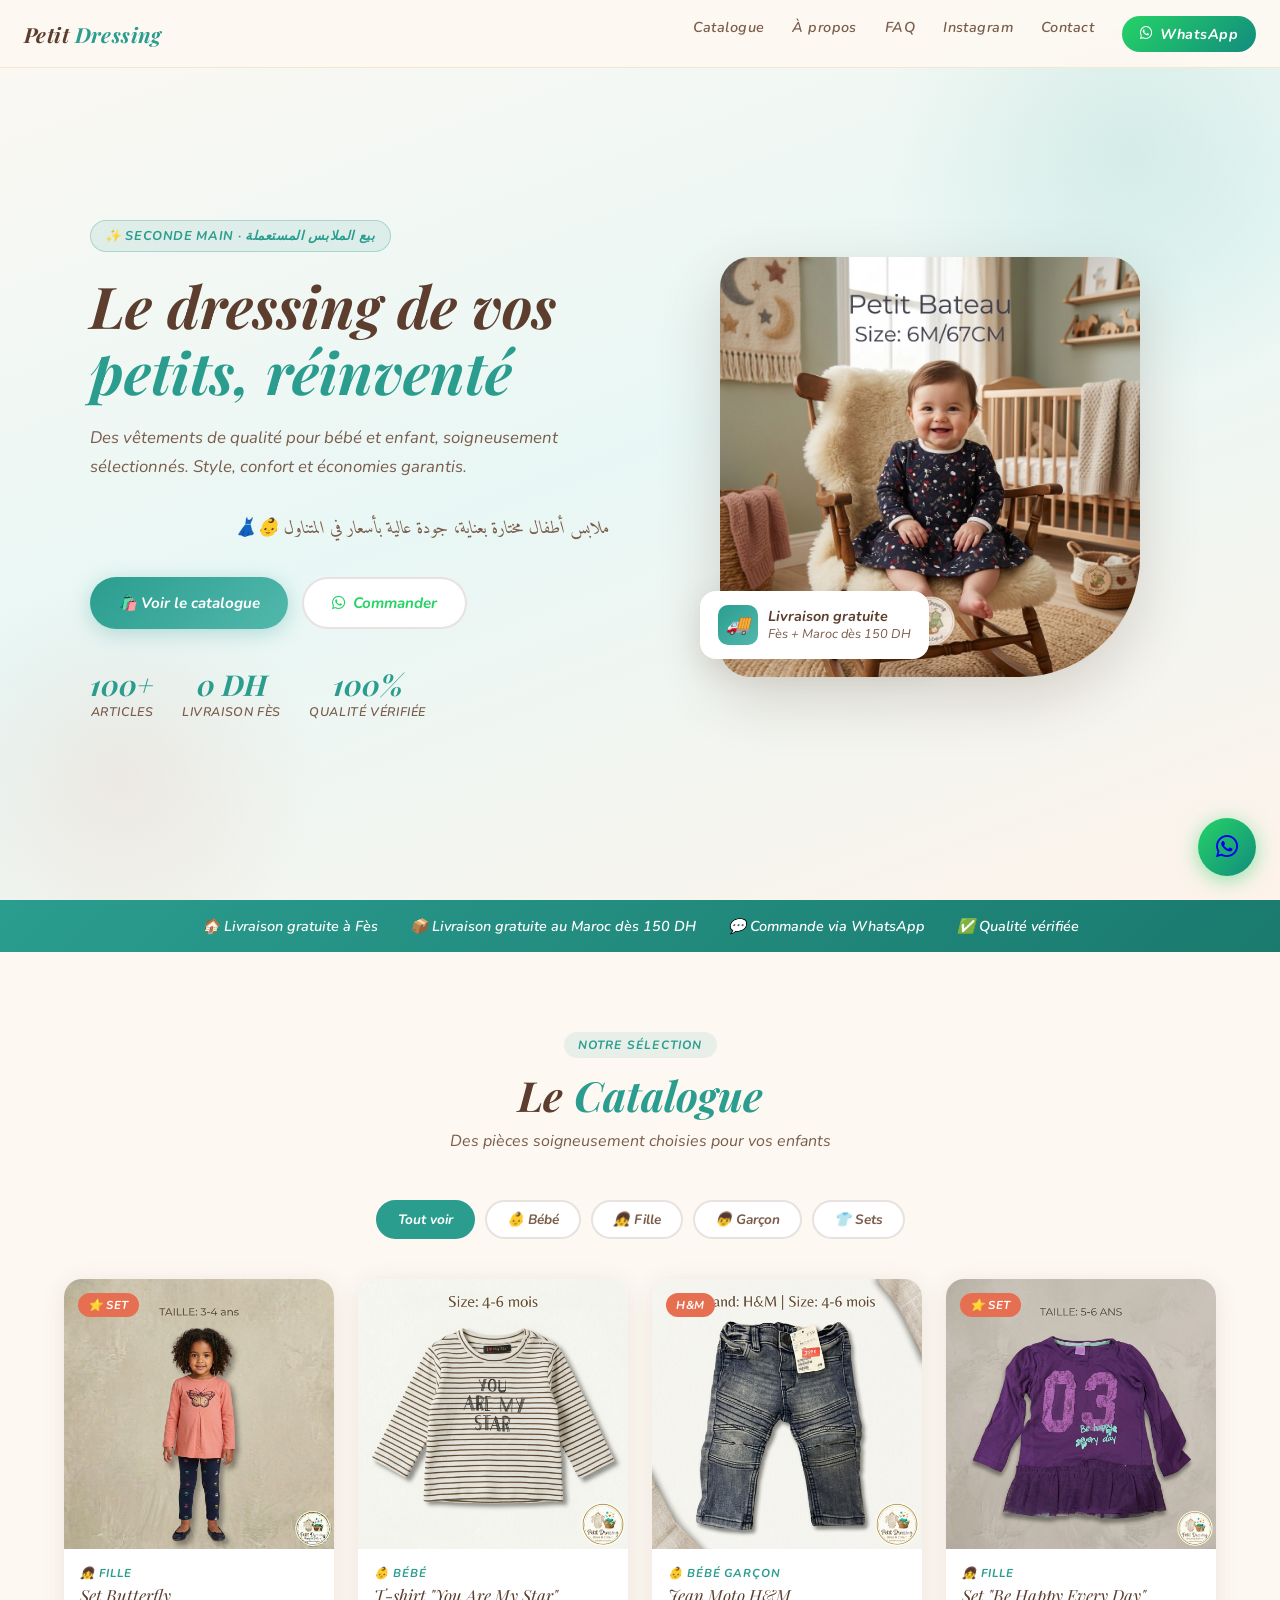
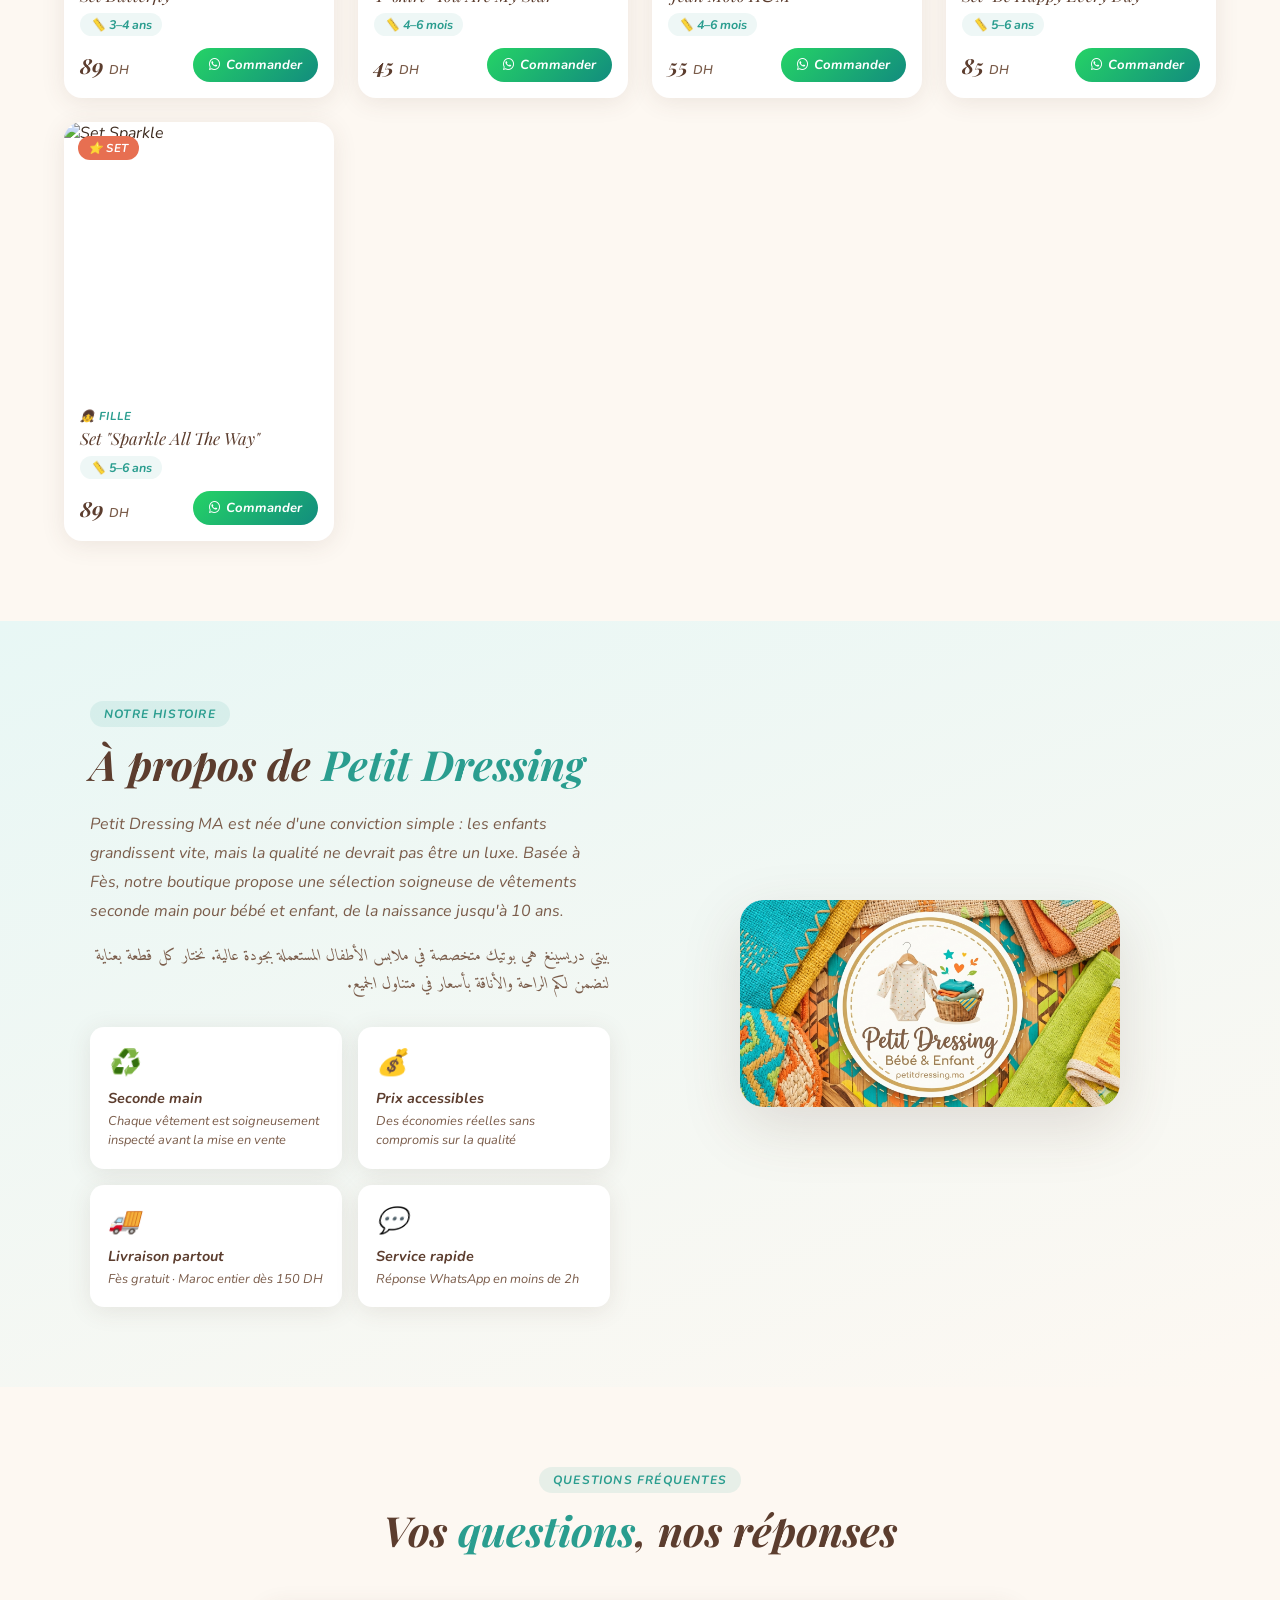
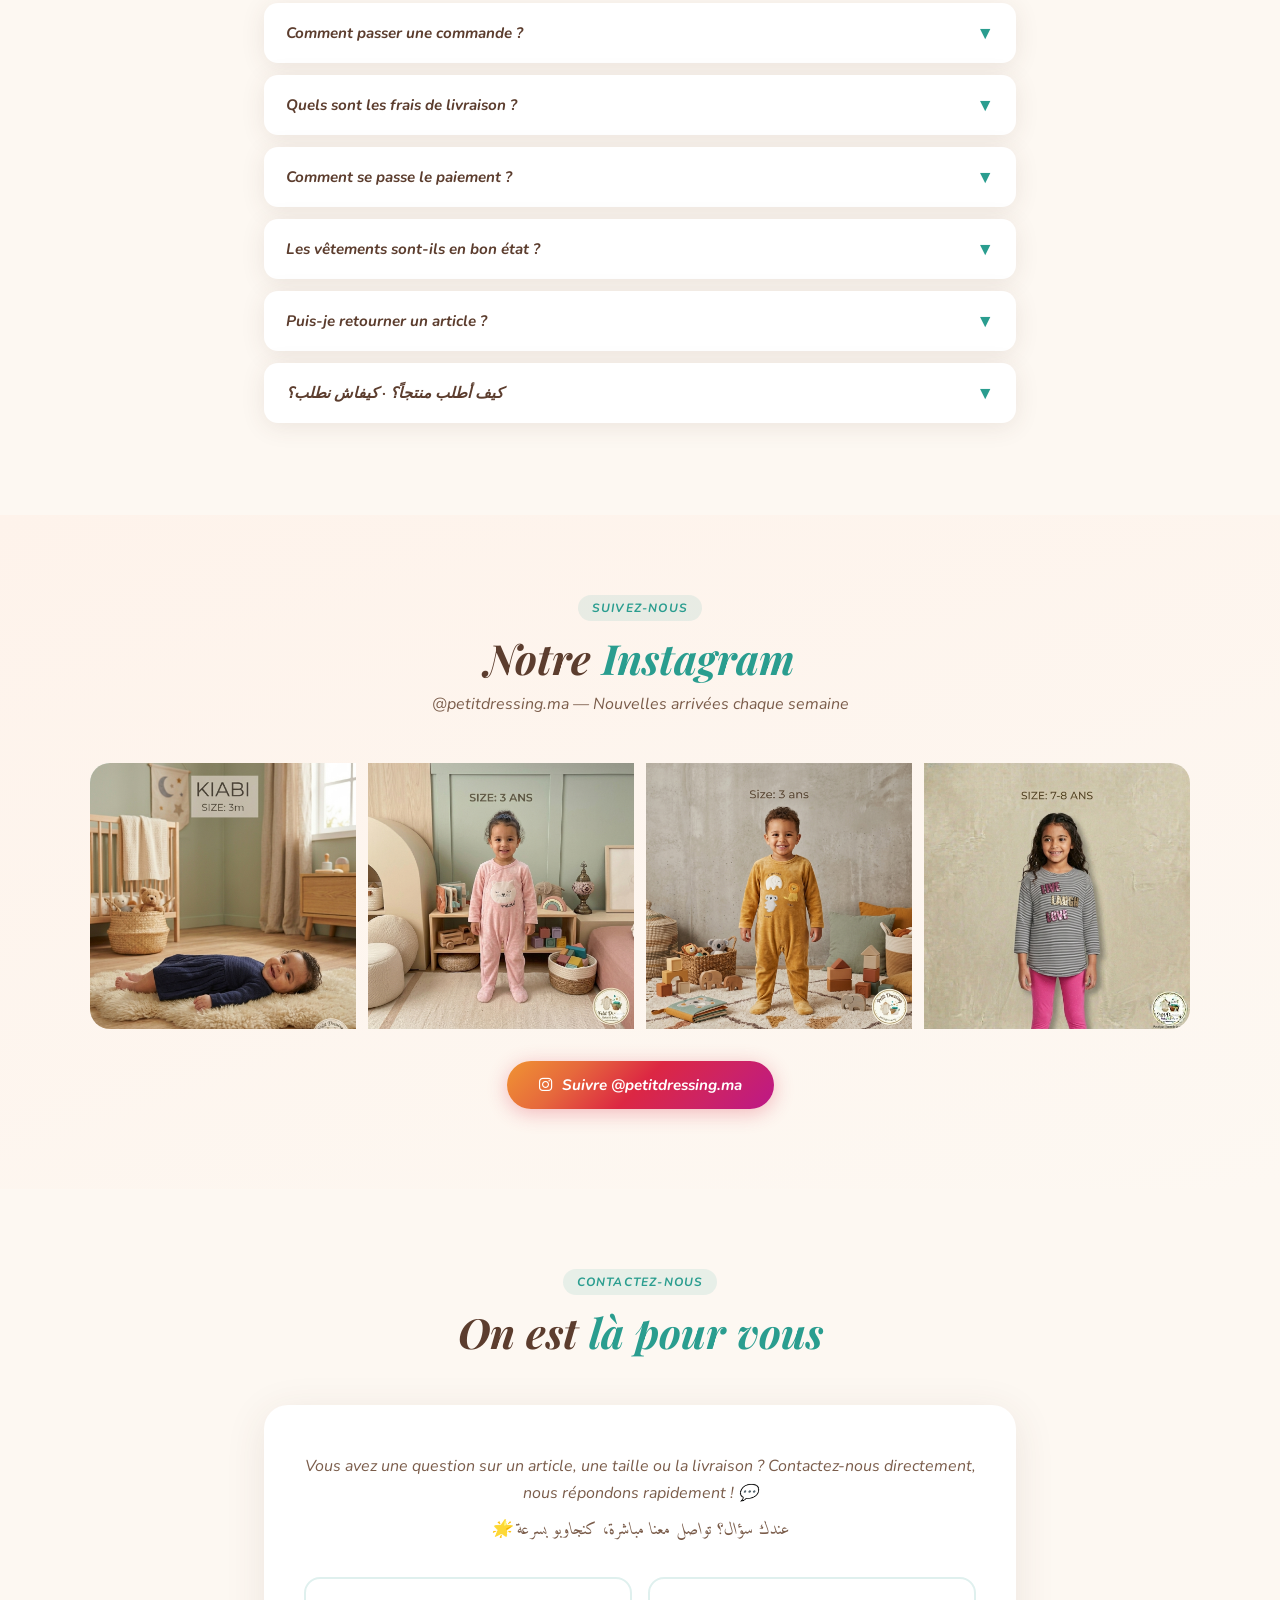
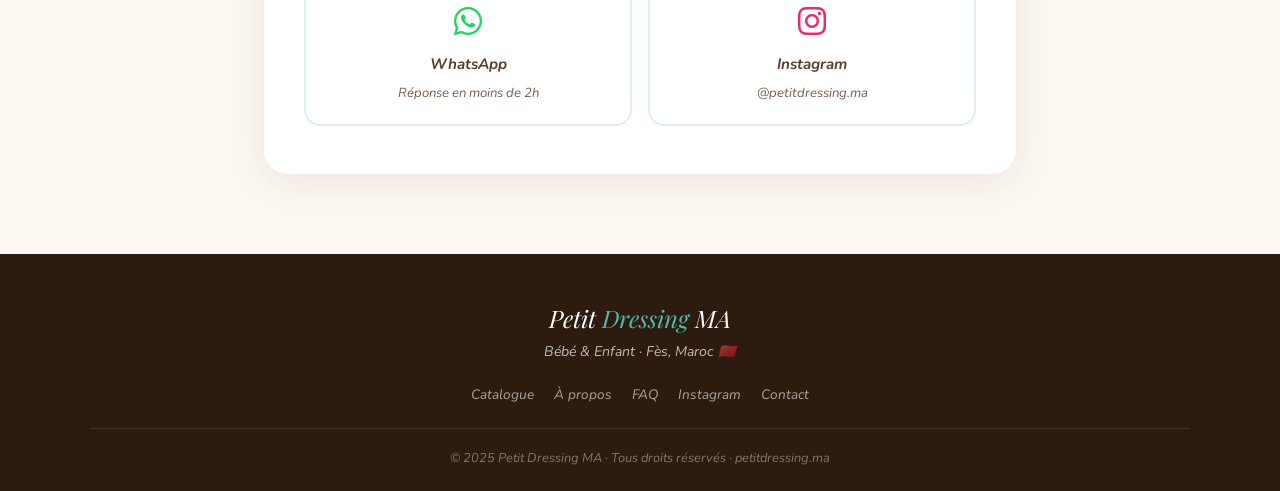
==== index.html @ 7971d850 "Premier commit - Petit Dressing MA" ====
<!DOCTYPE html>
<html lang="fr" dir="ltr">

<head>
  <meta charset="UTF-8">
  <meta name="viewport" content="width=device-width, initial-scale=1.0">
  <title>Petit Dressing MA – Bébé & Enfant</title>
  <meta name="description"
    content="Vêtements seconde main de qualité pour bébé et enfant à Fès. Livraison gratuite à Fès et partout au Maroc dès 150 DH.">
  <link rel="preconnect" href="https://fonts.googleapis.com">
  <link
    href="https://fonts.googleapis.com/css2?family=Playfair+Display:ital,wght@0,400;0,700;1,400&family=Nunito:wght@300;400;600;700&family=Amiri:wght@400;700&display=swap"
    rel="stylesheet">
  <link rel="stylesheet" href="https://cdnjs.cloudflare.com/ajax/libs/font-awesome/6.5.0/css/all.min.css">
  <style>
    :root {
      --brown: #5c3d2e;
      --teal: #2a9d8f;
      --teal-light: #52b8ac;
      --orange: #e76f51;
      --yellow: #f4a261;
      --cream: #fdf8f2;
      --gold: #c9a84c;
      --dark: #2d1b10;
      --text: #3d2b1f;
      --text-light: #7a5c4a;
      --white: #ffffff;
      --shadow: 0 4px 24px rgba(92, 61, 46, 0.10);
      --radius: 18px;
    }

    * {
      margin: 0;
      padding: 0;
      box-sizing: border-box;
      font-style: italic;
    }

    html {
      scroll-behavior: smooth;
    }

    body {
      font-family: 'Nunito', sans-serif;
      background: var(--cream);
      color: var(--text);
      overflow-x: hidden;
    }

    /* ========== NAVBAR ========== */
    nav {
      position: fixed;
      top: 0;
      left: 0;
      right: 0;
      z-index: 100;
      background: rgba(253, 248, 242, 0.95);
      backdrop-filter: blur(12px);
      border-bottom: 1px solid rgba(201, 168, 76, 0.2);
      padding: 0 24px;
      display: flex;
      align-items: center;
      justify-content: space-between;
      height: 68px;
      transition: box-shadow 0.3s;
    }

    nav.scrolled {
      box-shadow: 0 2px 20px rgba(92, 61, 46, 0.12);
    }

    .nav-logo {
      font-family: 'Playfair Display', serif;
      font-size: 1.3rem;
      color: var(--brown);
      font-weight: 700;
      letter-spacing: 0.02em;
    }

    .nav-logo span {
      color: var(--teal);
    }

    .nav-links {
      display: flex;
      gap: 28px;
      list-style: none;
    }

    .nav-links a {
      text-decoration: none;
      color: var(--text-light);
      font-size: 0.9rem;
      font-weight: 600;
      transition: color 0.2s;
      letter-spacing: 0.03em;
    }

    .nav-links a:hover {
      color: var(--teal);
    }

    .nav-wa {
      background: linear-gradient(135deg, #25d366, #128c7e);
      color: white !important;
      padding: 8px 18px;
      border-radius: 50px;
      font-weight: 700 !important;
      display: flex;
      align-items: center;
      gap: 6px;
      transition: transform 0.2s, box-shadow 0.2s !important;
    }

    .nav-wa:hover {
      transform: translateY(-2px);
      box-shadow: 0 4px 16px rgba(37, 211, 102, 0.4) !important;
    }

    .hamburger {
      display: none;
      flex-direction: column;
      gap: 5px;
      cursor: pointer;
      padding: 4px;
    }

    .hamburger span {
      display: block;
      width: 24px;
      height: 2px;
      background: var(--brown);
      border-radius: 2px;
      transition: 0.3s;
    }

    .mobile-menu {
      display: none;
      position: fixed;
      top: 68px;
      left: 0;
      right: 0;
      background: var(--cream);
      border-bottom: 2px solid var(--gold);
      padding: 20px 24px;
      z-index: 99;
      flex-direction: column;
      gap: 16px;
    }

    .mobile-menu.open {
      display: flex;
    }

    .mobile-menu a {
      text-decoration: none;
      color: var(--text);
      font-weight: 600;
      font-size: 1rem;
      padding: 8px 0;
      border-bottom: 1px solid rgba(201, 168, 76, 0.2);
    }

    /* ========== HERO ========== */
    .hero {
      min-height: 100vh;
      background: linear-gradient(160deg, #fdf8f2 0%, #e8f7f5 50%, #fef3eb 100%);
      display: flex;
      align-items: center;
      padding: 100px 24px 60px;
      position: relative;
      overflow: hidden;
    }

    .hero::before {
      content: '';
      position: absolute;
      top: -100px;
      right: -100px;
      width: 500px;
      height: 500px;
      background: radial-gradient(circle, rgba(42, 157, 143, 0.12) 0%, transparent 70%);
      border-radius: 50%;
    }

    .hero::after {
      content: '';
      position: absolute;
      bottom: -80px;
      left: -80px;
      width: 400px;
      height: 400px;
      background: radial-gradient(circle, rgba(231, 111, 81, 0.10) 0%, transparent 70%);
      border-radius: 50%;
    }

    .hero-content {
      max-width: 1100px;
      margin: 0 auto;
      display: grid;
      grid-template-columns: 1fr 1fr;
      gap: 60px;
      align-items: center;
      position: relative;
      z-index: 1;
    }

    .hero-badge {
      display: inline-flex;
      align-items: center;
      gap: 8px;
      background: rgba(42, 157, 143, 0.1);
      border: 1px solid rgba(42, 157, 143, 0.3);
      color: var(--teal);
      font-size: 0.8rem;
      font-weight: 700;
      padding: 6px 14px;
      border-radius: 50px;
      margin-bottom: 20px;
      letter-spacing: 0.05em;
      text-transform: uppercase;
    }

    .hero-title {
      font-family: 'Playfair Display', serif;
      font-size: clamp(2.2rem, 5vw, 3.6rem);
      line-height: 1.15;
      color: var(--brown);
      margin-bottom: 20px;
    }

    .hero-title em {
      font-style: italic;
      color: var(--teal);
    }

    .hero-subtitle {
      font-size: 1.05rem;
      color: var(--text-light);
      line-height: 1.7;
      margin-bottom: 32px;
    }

    .hero-subtitle-ar {
      font-family: 'Amiri', serif;
      font-size: 1.1rem;
      color: var(--text-light);
      line-height: 1.8;
      margin-bottom: 32px;
      direction: rtl;
      text-align: right;
    }

    .hero-actions {
      display: flex;
      gap: 14px;
      flex-wrap: wrap;
    }

    .btn-primary {
      background: linear-gradient(135deg, var(--teal), var(--teal-light));
      color: white;
      padding: 14px 28px;
      border-radius: 50px;
      text-decoration: none;
      font-weight: 700;
      font-size: 0.95rem;
      display: inline-flex;
      align-items: center;
      gap: 8px;
      transition: transform 0.2s, box-shadow 0.2s;
      box-shadow: 0 4px 20px rgba(42, 157, 143, 0.3);
    }

    .btn-primary:hover {
      transform: translateY(-3px);
      box-shadow: 0 8px 28px rgba(42, 157, 143, 0.4);
    }

    .btn-secondary {
      background: white;
      color: var(--brown);
      padding: 14px 28px;
      border-radius: 50px;
      text-decoration: none;
      font-weight: 700;
      font-size: 0.95rem;
      display: inline-flex;
      align-items: center;
      gap: 8px;
      border: 2px solid rgba(92, 61, 46, 0.15);
      transition: transform 0.2s, border-color 0.2s;
    }

    .btn-secondary:hover {
      transform: translateY(-3px);
      border-color: var(--brown);
    }

    .hero-stats {
      display: flex;
      gap: 28px;
      margin-top: 36px;
    }

    .stat {
      text-align: center;
    }

    .stat-num {
      font-family: 'Playfair Display', serif;
      font-size: 1.8rem;
      font-weight: 700;
      color: var(--teal);
    }

    .stat-label {
      font-size: 0.78rem;
      color: var(--text-light);
      font-weight: 600;
      text-transform: uppercase;
      letter-spacing: 0.05em;
    }

    .hero-visual {
      position: relative;
      display: flex;
      align-items: center;
      justify-content: center;
    }

    .hero-img-wrap {
      position: relative;
      width: 100%;
      max-width: 420px;
    }

    .hero-img-main {
      width: 100%;
      border-radius: 30px 30px 120px 30px;
      box-shadow: 0 20px 60px rgba(92, 61, 46, 0.2);
      object-fit: cover;
      aspect-ratio: 1;
    }

    .hero-img-badge {
      position: absolute;
      bottom: 24px;
      left: -20px;
      background: white;
      border-radius: 16px;
      padding: 14px 18px;
      box-shadow: 0 8px 30px rgba(92, 61, 46, 0.15);
      display: flex;
      align-items: center;
      gap: 10px;
    }

    .hero-img-badge-icon {
      width: 40px;
      height: 40px;
      background: linear-gradient(135deg, var(--teal), var(--teal-light));
      border-radius: 10px;
      display: flex;
      align-items: center;
      justify-content: center;
      font-size: 1.2rem;
    }

    .hero-img-badge-text {
      font-size: 0.8rem;
      line-height: 1.4;
    }

    .hero-img-badge-text strong {
      display: block;
      color: var(--brown);
      font-size: 0.9rem;
    }

    .hero-img-badge-text span {
      color: var(--text-light);
    }

    /* ========== DELIVERY BANNER ========== */
    .delivery-banner {
      background: linear-gradient(135deg, var(--teal), #1a7a6e);
      color: white;
      padding: 16px 24px;
      text-align: center;
    }

    .delivery-inner {
      max-width: 1100px;
      margin: 0 auto;
      display: flex;
      align-items: center;
      justify-content: center;
      gap: 32px;
      flex-wrap: wrap;
    }

    .delivery-item {
      display: flex;
      align-items: center;
      gap: 8px;
      font-size: 0.9rem;
      font-weight: 600;
    }

    /* ========== SECTION TITLES ========== */
    .section-header {
      text-align: center;
      margin-bottom: 48px;
    }

    .section-tag {
      display: inline-block;
      background: rgba(42, 157, 143, 0.1);
      color: var(--teal);
      font-size: 0.75rem;
      font-weight: 700;
      letter-spacing: 0.1em;
      text-transform: uppercase;
      padding: 5px 14px;
      border-radius: 50px;
      margin-bottom: 12px;
    }

    .section-title {
      font-family: 'Playfair Display', serif;
      font-size: clamp(1.8rem, 3.5vw, 2.6rem);
      color: var(--brown);
      line-height: 1.2;
    }

    .section-title em {
      color: var(--teal);
      font-style: italic;
    }

    .section-sub {
      color: var(--text-light);
      margin-top: 10px;
      font-size: 1rem;
    }

    /* ========== CATALOGUE ========== */
    #catalogue {
      padding: 80px 24px;
      max-width: 1200px;
      margin: 0 auto;
    }

    .filters {
      display: flex;
      gap: 10px;
      flex-wrap: wrap;
      justify-content: center;
      margin-bottom: 40px;
    }

    .filter-btn {
      padding: 8px 20px;
      border-radius: 50px;
      border: 2px solid rgba(92, 61, 46, 0.15);
      background: white;
      color: var(--text-light);
      font-family: 'Nunito', sans-serif;
      font-weight: 700;
      font-size: 0.85rem;
      cursor: pointer;
      transition: all 0.2s;
    }

    .filter-btn.active,
    .filter-btn:hover {
      background: var(--teal);
      color: white;
      border-color: var(--teal);
    }

    .products-grid {
      display: grid;
      grid-template-columns: repeat(auto-fill, minmax(260px, 1fr));
      gap: 24px;
    }

    .product-card {
      background: white;
      border-radius: var(--radius);
      overflow: hidden;
      box-shadow: var(--shadow);
      transition: transform 0.3s, box-shadow 0.3s;
      position: relative;
    }

    .product-card:hover {
      transform: translateY(-6px);
      box-shadow: 0 12px 40px rgba(92, 61, 46, 0.15);
    }

    .product-badge {
      position: absolute;
      top: 14px;
      left: 14px;
      background: var(--orange);
      color: white;
      font-size: 0.72rem;
      font-weight: 700;
      padding: 4px 10px;
      border-radius: 50px;
      text-transform: uppercase;
      letter-spacing: 0.05em;
      z-index: 2;
    }

    .product-img {
      width: 100%;
      aspect-ratio: 1;
      object-fit: cover;
      display: block;
    }

    .product-img-placeholder {
      width: 100%;
      aspect-ratio: 1;
      background: linear-gradient(135deg, #f0f9f8, #e8f7f5);
      display: flex;
      align-items: center;
      justify-content: center;
      font-size: 3rem;
    }

    .product-info {
      padding: 16px;
    }

    .product-category {
      font-size: 0.72rem;
      font-weight: 700;
      letter-spacing: 0.08em;
      text-transform: uppercase;
      color: var(--teal);
      margin-bottom: 4px;
    }

    .product-name {
      font-family: 'Playfair Display', serif;
      font-size: 1.05rem;
      color: var(--brown);
      margin-bottom: 6px;
      line-height: 1.3;
    }

    .product-size {
      display: inline-flex;
      align-items: center;
      gap: 4px;
      background: rgba(42, 157, 143, 0.08);
      color: var(--teal);
      font-size: 0.78rem;
      font-weight: 700;
      padding: 3px 10px;
      border-radius: 50px;
      margin-bottom: 12px;
    }

    .product-footer {
      display: flex;
      align-items: center;
      justify-content: space-between;
    }

    .product-price {
      font-family: 'Playfair Display', serif;
      font-size: 1.3rem;
      font-weight: 700;
      color: var(--brown);
    }

    .product-price span {
      font-size: 0.8rem;
      font-family: 'Nunito', sans-serif;
      color: var(--text-light);
      font-weight: 600;
    }

    .btn-order {
      background: linear-gradient(135deg, #25d366, #128c7e);
      color: white;
      border: none;
      padding: 8px 16px;
      border-radius: 50px;
      font-family: 'Nunito', sans-serif;
      font-weight: 700;
      font-size: 0.82rem;
      cursor: pointer;
      display: flex;
      align-items: center;
      gap: 6px;
      transition: transform 0.2s, box-shadow 0.2s;
      text-decoration: none;
    }

    .btn-order:hover {
      transform: scale(1.05);
      box-shadow: 0 4px 16px rgba(37, 211, 102, 0.4);
    }

    .hidden {
      display: none !important;
    }

    /* ========== ABOUT ========== */
    #about {
      background: linear-gradient(160deg, #e8f7f5 0%, #fdf8f2 100%);
      padding: 80px 24px;
    }

    .about-inner {
      max-width: 1100px;
      margin: 0 auto;
      display: grid;
      grid-template-columns: 1fr 1fr;
      gap: 60px;
      align-items: center;
    }

    .about-text p {
      color: var(--text-light);
      line-height: 1.8;
      margin-bottom: 16px;
      font-size: 1rem;
    }

    .about-text-ar {
      direction: rtl;
      font-family: 'Amiri', serif;
      font-size: 1.05rem;
      color: var(--text-light);
      line-height: 1.9;
      margin-bottom: 16px;
    }

    .about-values {
      display: grid;
      grid-template-columns: 1fr 1fr;
      gap: 16px;
      margin-top: 28px;
    }

    .value-card {
      background: white;
      border-radius: 14px;
      padding: 18px;
      box-shadow: var(--shadow);
    }

    .value-icon {
      font-size: 1.6rem;
      margin-bottom: 8px;
    }

    .value-title {
      font-weight: 700;
      color: var(--brown);
      font-size: 0.9rem;
      margin-bottom: 4px;
    }

    .value-desc {
      font-size: 0.8rem;
      color: var(--text-light);
      line-height: 1.5;
    }

    .about-logo-wrap {
      display: flex;
      align-items: center;
      justify-content: center;
    }

    .about-logo-wrap img {
      width: 100%;
      max-width: 380px;
      border-radius: 24px;
      box-shadow: 0 20px 60px rgba(92, 61, 46, 0.15);
    }

    /* ========== FAQ ========== */
    #faq {
      padding: 80px 24px;
      max-width: 800px;
      margin: 0 auto;
    }

    .faq-item {
      background: white;
      border-radius: 14px;
      margin-bottom: 12px;
      box-shadow: var(--shadow);
      overflow: hidden;
    }

    .faq-question {
      padding: 18px 22px;
      cursor: pointer;
      display: flex;
      align-items: center;
      justify-content: space-between;
      font-weight: 700;
      color: var(--brown);
      font-size: 0.95rem;
    }

    .faq-question:hover {
      color: var(--teal);
    }

    .faq-arrow {
      font-size: 1.1rem;
      transition: transform 0.3s;
      color: var(--teal);
      flex-shrink: 0;
    }

    .faq-item.open .faq-arrow {
      transform: rotate(180deg);
    }

    .faq-answer {
      max-height: 0;
      overflow: hidden;
      transition: max-height 0.4s ease;
    }

    .faq-item.open .faq-answer {
      max-height: 300px;
    }

    .faq-answer-inner {
      padding: 0 22px 18px;
      color: var(--text-light);
      line-height: 1.7;
      font-size: 0.92rem;
    }

    /* ========== INSTAGRAM ========== */
    #instagram {
      padding: 80px 24px;
      background: linear-gradient(160deg, #fef3eb 0%, #fdf8f2 100%);
    }

    .insta-inner {
      max-width: 1100px;
      margin: 0 auto;
    }

    .insta-grid {
      display: grid;
      grid-template-columns: repeat(4, 1fr);
      gap: 12px;
      border-radius: 20px;
      overflow: hidden;
    }

    .insta-item {
      aspect-ratio: 1;
      background: linear-gradient(135deg, #e8f7f5, #fef3eb);
      display: flex;
      align-items: center;
      justify-content: center;
      font-size: 2rem;
      position: relative;
      overflow: hidden;
      cursor: pointer;
    }

    .insta-item img {
      width: 100%;
      height: 100%;
      object-fit: cover;
      transition: transform 0.4s;
    }

    .insta-item:hover img {
      transform: scale(1.08);
    }

    .insta-overlay {
      position: absolute;
      inset: 0;
      background: rgba(42, 157, 143, 0.7);
      display: flex;
      align-items: center;
      justify-content: center;
      opacity: 0;
      transition: opacity 0.3s;
    }

    .insta-item:hover .insta-overlay {
      opacity: 1;
    }

    .insta-follow {
      display: flex;
      align-items: center;
      justify-content: center;
      margin-top: 32px;
    }

    .btn-insta {
      background: linear-gradient(135deg, #f09433 0%, #e6683c 25%, #dc2743 50%, #cc2366 75%, #bc1888 100%);
      color: white;
      padding: 14px 32px;
      border-radius: 50px;
      text-decoration: none;
      font-weight: 700;
      font-size: 0.95rem;
      display: inline-flex;
      align-items: center;
      gap: 10px;
      transition: transform 0.2s, box-shadow 0.2s;
      box-shadow: 0 4px 20px rgba(220, 39, 67, 0.3);
    }

    .btn-insta:hover {
      transform: translateY(-3px);
      box-shadow: 0 8px 28px rgba(220, 39, 67, 0.4);
    }

    /* ========== CONTACT ========== */
    #contact {
      padding: 80px 24px;
      max-width: 800px;
      margin: 0 auto;
      text-align: center;
    }

    .contact-card {
      background: white;
      border-radius: 24px;
      padding: 48px 40px;
      box-shadow: 0 8px 40px rgba(92, 61, 46, 0.10);
    }

    .contact-methods {
      display: grid;
      grid-template-columns: 1fr 1fr;
      gap: 16px;
      margin-top: 32px;
    }

    .contact-method {
      padding: 22px;
      border-radius: 16px;
      border: 2px solid rgba(42, 157, 143, 0.15);
      text-decoration: none;
      color: var(--text);
      transition: all 0.2s;
      display: flex;
      flex-direction: column;
      align-items: center;
      gap: 10px;
    }

    .contact-method:hover {
      border-color: var(--teal);
      background: rgba(42, 157, 143, 0.04);
      transform: translateY(-3px);
    }

    .contact-method-icon {
      font-size: 2rem;
    }

    .contact-method-title {
      font-weight: 700;
      color: var(--brown);
      font-size: 0.95rem;
    }

    .contact-method-sub {
      font-size: 0.82rem;
      color: var(--text-light);
    }

    /* ========== FOOTER ========== */
    footer {
      background: var(--dark);
      color: rgba(255, 255, 255, 0.7);
      padding: 48px 24px 24px;
      text-align: center;
    }

    .footer-inner {
      max-width: 1100px;
      margin: 0 auto;
    }

    .footer-logo {
      font-family: 'Playfair Display', serif;
      font-size: 1.5rem;
      color: white;
      margin-bottom: 8px;
    }

    .footer-logo span {
      color: var(--teal-light);
    }

    .footer-tagline {
      font-size: 0.88rem;
      margin-bottom: 24px;
    }

    .footer-links {
      display: flex;
      gap: 20px;
      justify-content: center;
      flex-wrap: wrap;
      margin-bottom: 24px;
    }

    .footer-links a {
      color: rgba(255, 255, 255, 0.6);
      text-decoration: none;
      font-size: 0.85rem;
      transition: color 0.2s;
    }

    .footer-links a:hover {
      color: var(--teal-light);
    }

    .footer-bottom {
      border-top: 1px solid rgba(255, 255, 255, 0.1);
      padding-top: 20px;
      font-size: 0.8rem;
      color: rgba(255, 255, 255, 0.4);
    }

    /* ========== WHATSAPP FLOAT ========== */
    .wa-float {
      position: fixed;
      bottom: 24px;
      right: 24px;
      z-index: 200;
      width: 58px;
      height: 58px;
      background: linear-gradient(135deg, #25d366, #128c7e);
      border-radius: 50%;
      display: flex;
      align-items: center;
      justify-content: center;
      font-size: 1.6rem;
      box-shadow: 0 4px 20px rgba(37, 211, 102, 0.5);
      text-decoration: none;
      animation: pulse-wa 2s infinite;
      transition: transform 0.2s;
    }

    .wa-float:hover {
      transform: scale(1.1);
    }

    @keyframes pulse-wa {

      0%,
      100% {
        box-shadow: 0 4px 20px rgba(37, 211, 102, 0.5);
      }

      50% {
        box-shadow: 0 4px 32px rgba(37, 211, 102, 0.8), 0 0 0 8px rgba(37, 211, 102, 0.1);
      }
    }

    /* ========== ANIMATIONS ========== */
    .fade-in {
      opacity: 0;
      transform: translateY(30px);
      transition: opacity 0.6s ease, transform 0.6s ease;
    }

    .fade-in.visible {
      opacity: 1;
      transform: translateY(0);
    }

    /* ========== RESPONSIVE ========== */
    @media (max-width: 768px) {
      .nav-links {
        display: none;
      }

      .hamburger {
        display: flex;
      }

      .hero-content {
        grid-template-columns: 1fr;
        gap: 36px;
      }

      .hero-visual {
        order: -1;
      }

      .hero-img-main {
        border-radius: 20px;
      }

      .hero-stats {
        justify-content: center;
      }

      .about-inner {
        grid-template-columns: 1fr;
      }

      .about-logo-wrap {
        order: -1;
      }

      .insta-grid {
        grid-template-columns: repeat(2, 1fr);
      }

      .contact-methods {
        grid-template-columns: 1fr;
      }

      .delivery-inner {
        gap: 12px;
      }
    }

    @media (max-width: 480px) {
      .products-grid {
        grid-template-columns: repeat(2, 1fr);
        gap: 12px;
      }

      .about-values {
        grid-template-columns: 1fr;
      }

      .contact-card {
        padding: 28px 20px;
      }
    }
  </style>
</head>

<body>

  <!-- NAVBAR -->
  <nav id="navbar">
    <div class="nav-logo">Petit <span>Dressing</span></div>
    <ul class="nav-links">
      <li><a href="#catalogue">Catalogue</a></li>
      <li><a href="#about">À propos</a></li>
      <li><a href="#faq">FAQ</a></li>
      <li><a href="#instagram">Instagram</a></li>
      <li><a href="#contact">Contact</a></li>
      <li><a href="https://wa.me/212715464954" class="nav-wa" target="_blank"><i
            class="fab fa-whatsapp"></i>WhatsApp</a></li>
    </ul>
    <div class="hamburger" onclick="toggleMenu()">
      <span></span><span></span><span></span>
    </div>
  </nav>

  <!-- MOBILE MENU -->
  <div class="mobile-menu" id="mobileMenu">
    <a href="#catalogue" onclick="toggleMenu()">🛍️ Catalogue</a>
    <a href="#about" onclick="toggleMenu()">💛 À propos</a>
    <a href="#faq" onclick="toggleMenu()">❓ FAQ</a>
    <a href="#instagram" onclick="toggleMenu()"><i class="fab fa-instagram"></i> Instagram</a>
    <a href="#contact" onclick="toggleMenu()">📞 Contact</a>
    <a href="https://wa.me/212715464954" target="_blank" style="color:#25d366;"><i class="fab fa-whatsapp"></i>
      Commander sur WhatsApp</a>
  </div>

  <!-- HERO -->
  <section class="hero">
    <div class="hero-content">
      <div class="hero-text">
        <div class="hero-badge">✨ Seconde main · بيع الملابس المستعملة</div>
        <h1 class="hero-title">
          Le dressing de vos<br><em>petits, réinventé</em>
        </h1>
        <p class="hero-subtitle">
          Des vêtements de qualité pour bébé et enfant, soigneusement sélectionnés. Style, confort et économies
          garantis.
        </p>
        <p class="hero-subtitle-ar">
          ملابس أطفال مختارة بعناية، جودة عالية بأسعار في المتناول 👶👗
        </p>
        <div class="hero-actions">
          <a href="#catalogue" class="btn-primary">🛍️ Voir le catalogue</a>
          <a href="https://wa.me/212715464954" class="btn-secondary" target="_blank" style="color:#25d366;"><i
              class="fab fa-whatsapp"></i>
            Commander</a>
        </div>
        <div class="hero-stats">
          <div class="stat">
            <div class="stat-num">100+</div>
            <div class="stat-label">Articles</div>
          </div>
          <div class="stat">
            <div class="stat-num">0 DH</div>
            <div class="stat-label">Livraison Fès</div>
          </div>
          <div class="stat">
            <div class="stat-num">100%</div>
            <div class="stat-label">Qualité vérifiée</div>
          </div>
        </div>
      </div>
      <div class="hero-visual">
        <div class="hero-img-wrap">
          <img src="images/produits/bebe/fille/0-6mois/ete/robe/2-6mois/3.png" alt="Petit Dressing MA"
            class="hero-img-main">
          <div class="hero-img-badge">
            <div class="hero-img-badge-icon">🚚</div>
            <div class="hero-img-badge-text">
              <strong>Livraison gratuite</strong>
              <span>Fès + Maroc dès 150 DH</span>
            </div>
          </div>
        </div>
      </div>
    </div>
  </section>

  <!-- DELIVERY BANNER -->
  <div class="delivery-banner">
    <div class="delivery-inner">
      <div class="delivery-item">🏠 Livraison gratuite à Fès</div>
      <div class="delivery-item">📦 Livraison gratuite au Maroc dès 150 DH</div>
      <div class="delivery-item">💬 Commande via WhatsApp</div>
      <div class="delivery-item">✅ Qualité vérifiée</div>
    </div>
  </div>

  <!-- CATALOGUE -->
  <section id="catalogue">
    <div class="section-header fade-in">
      <div class="section-tag">Notre sélection</div>
      <h2 class="section-title">Le <em>Catalogue</em></h2>
      <p class="section-sub">Des pièces soigneusement choisies pour vos enfants</p>
    </div>

    <div class="filters">
      <button class="filter-btn active" onclick="filterProducts('all', this)">Tout voir</button>
      <button class="filter-btn" onclick="filterProducts('bebe', this)">👶 Bébé</button>
      <button class="filter-btn" onclick="filterProducts('fille', this)">👧 Fille</button>
      <button class="filter-btn" onclick="filterProducts('garcon', this)">👦 Garçon</button>
      <button class="filter-btn" onclick="filterProducts('set', this)">👕 Sets</button>
    </div>

    <div class="products-grid" id="productsGrid">

      <div class="product-card fade-in" data-cat="fille set">
        <div class="product-badge">⭐ Set</div>
        <img src="images/produits/fille/3-4ans/demi-saison/set-2pieces/1/3.png" alt="Set Butterfly" class="product-img">
        <div class="product-info">
          <div class="product-category">👧 Fille</div>
          <div class="product-name">Set Butterfly</div>
          <div class="product-size">📏 3–4 ans</div>
          <div class="product-footer">
            <div class="product-price">89 <span>DH</span></div>
            <a href="https://wa.me/212715464954?text=Bonjour, je suis intéressé(e) par le Set Butterfly (3-4 ans) à 89 DH"
              class="btn-order" target="_blank"><i class="fab fa-whatsapp"></i> Commander</a>
          </div>
        </div>
      </div>

      <div class="product-card fade-in" data-cat="bebe">
        <img src="images/produits/bebe/garcon/0-6mois/demi-saison/sweat/1/1.png" alt="T-shirt You Are My Star"
          class="product-img">
        <div class="product-info">
          <div class="product-category">👶 Bébé</div>
          <div class="product-name">T-shirt "You Are My Star"</div>
          <div class="product-size">📏 4–6 mois</div>
          <div class="product-footer">
            <div class="product-price">45 <span>DH</span></div>
            <a href="https://wa.me/212715464954?text=Bonjour, je suis intéressé(e) par le T-shirt You Are My Star (4-6 mois) à 45 DH"
              class="btn-order" target="_blank"><i class="fab fa-whatsapp"></i> Commander</a>
          </div>
        </div>
      </div>

      <div class="product-card fade-in" data-cat="bebe garcon">
        <div class="product-badge">H&M</div>
        <img src="images/produits/bebe/garcon/0-6mois/demi-saison/pantalon/1/1.png" alt="Jean Moto H&M"
          class="product-img">
        <div class="product-info">
          <div class="product-category">👶 Bébé Garçon</div>
          <div class="product-name">Jean Moto H&M</div>
          <div class="product-size">📏 4–6 mois</div>
          <div class="product-footer">
            <div class="product-price">55 <span>DH</span></div>
            <a href="https://wa.me/212715464954?text=Bonjour, je suis intéressé(e) par le Jean Moto H&M (4-6 mois) à 55 DH"
              class="btn-order" target="_blank"><i class="fab fa-whatsapp"></i> Commander</a>
          </div>
        </div>
      </div>

      <div class="product-card fade-in" data-cat="fille set">
        <div class="product-badge">⭐ Set</div>
        <img src="images/produits/fille/5-6ans/demi-saison/sweat/3/1.png" alt="Set Be Happy" class="product-img">
        <div class="product-info">
          <div class="product-category">👧 Fille</div>
          <div class="product-name">Set "Be Happy Every Day"</div>
          <div class="product-size">📏 5–6 ans</div>
          <div class="product-footer">
            <div class="product-price">85 <span>DH</span></div>
            <a href="https://wa.me/212715464954?text=Bonjour, je suis intéressé(e) par le Set Be Happy (5-6 ans) à 85 DH"
              class="btn-order" target="_blank"><i class="fab fa-whatsapp"></i> Commander</a>
          </div>
        </div>
      </div>

      <div class="product-card fade-in" data-cat="fille set">
        <div class="product-badge">⭐ Set</div>
        <img src="images/produits/fille/5-6ans/demi-saison/sweat/2/1.png" alt="Set Sparkle" class="product-img">
        <div class="product-info">
          <div class="product-category">👧 Fille</div>
          <div class="product-name">Set "Sparkle All The Way"</div>
          <div class="product-size">📏 5–6 ans</div>
          <div class="product-footer">
            <div class="product-price">89 <span>DH</span></div>
            <a href="https://wa.me/212715464954?text=Bonjour, je suis intéressé(e) par le Set Sparkle (5-6 ans) à 89 DH"
              class="btn-order" target="_blank"><i class="fab fa-whatsapp"></i> Commander</a>
          </div>
        </div>
      </div>

    </div>
  </section>

  <!-- ABOUT -->
  <section id="about">
    <div class="about-inner">
      <div class="about-text fade-in">
        <div class="section-tag">Notre histoire</div>
        <h2 class="section-title" style="text-align:left;">À propos de <em>Petit Dressing</em></h2>
        <br>
        <p>
          Petit Dressing MA est née d'une conviction simple : les enfants grandissent vite, mais la qualité ne devrait
          pas être un luxe. Basée à Fès, notre boutique propose une sélection soigneuse de vêtements seconde main pour
          bébé et enfant, de la naissance jusqu'à 10 ans.
        </p>
        <p class="about-text-ar">
          بيتي دريسينغ هي بوتيك متخصصة في ملابس الأطفال المستعملة بجودة عالية. نختار كل قطعة بعناية لنضمن لكم الراحة
          والأناقة بأسعار في متناول الجميع.
        </p>
        <div class="about-values">
          <div class="value-card">
            <div class="value-icon">♻️</div>
            <div class="value-title">Seconde main</div>
            <div class="value-desc">Chaque vêtement est soigneusement inspecté avant la mise en vente</div>
          </div>
          <div class="value-card">
            <div class="value-icon">💰</div>
            <div class="value-title">Prix accessibles</div>
            <div class="value-desc">Des économies réelles sans compromis sur la qualité</div>
          </div>
          <div class="value-card">
            <div class="value-icon">🚚</div>
            <div class="value-title">Livraison partout</div>
            <div class="value-desc">Fès gratuit · Maroc entier dès 150 DH</div>
          </div>
          <div class="value-card">
            <div class="value-icon">💬</div>
            <div class="value-title">Service rapide</div>
            <div class="value-desc">Réponse WhatsApp en moins de 2h</div>
          </div>
        </div>
      </div>
      <div class="about-logo-wrap fade-in">
        <img src="images/logo/logo.png" alt="Petit Dressing MA Logo">
      </div>
    </div>
  </section>

  <!-- FAQ -->
  <section id="faq">
    <div class="section-header fade-in">
      <div class="section-tag">Questions fréquentes</div>
      <h2 class="section-title">Vos <em>questions</em>, nos réponses</h2>
    </div>

    <div class="fade-in">
      <div class="faq-item">
        <div class="faq-question" onclick="toggleFaq(this)">
          Comment passer une commande ?
          <span class="faq-arrow">▼</span>
        </div>
        <div class="faq-answer">
          <div class="faq-answer-inner">
            C'est très simple ! Choisissez l'article qui vous intéresse dans notre catalogue, cliquez sur le bouton
            "Commander" et vous serez redirigé directement vers notre WhatsApp. Nous confirmons votre commande et
            arrangerons la livraison ensemble.
          </div>
        </div>
      </div>

      <div class="faq-item">
        <div class="faq-question" onclick="toggleFaq(this)">
          Quels sont les frais de livraison ?
          <span class="faq-arrow">▼</span>
        </div>
        <div class="faq-answer">
          <div class="faq-answer-inner">
            La livraison est <strong>gratuite à Fès</strong>. Pour tout le Maroc, la livraison est <strong>gratuite dès
              150 DH d'achat</strong>. En dessous de 150 DH, des frais de livraison s'appliquent selon votre ville.
          </div>
        </div>
      </div>

      <div class="faq-item">
        <div class="faq-question" onclick="toggleFaq(this)">
          Comment se passe le paiement ?
          <span class="faq-arrow">▼</span>
        </div>
        <div class="faq-answer">
          <div class="faq-answer-inner">
            Nous fonctionnons en mode simple et sécurisé : commandez via WhatsApp, nous confirmons la disponibilité,
            puis nous arrangeons le paiement ensemble. Plusieurs options disponibles selon votre situation.
          </div>
        </div>
      </div>

      <div class="faq-item">
        <div class="faq-question" onclick="toggleFaq(this)">
          Les vêtements sont-ils en bon état ?
          <span class="faq-arrow">▼</span>
        </div>
        <div class="faq-answer">
          <div class="faq-answer-inner">
            Absolument ! Chaque article est soigneusement inspecté et sélectionné. Nous n'acceptons que des pièces en
            très bon état, propres et sans défauts majeurs. Les photos publiées montrent l'état réel de chaque article.
          </div>
        </div>
      </div>

      <div class="faq-item">
        <div class="faq-question" onclick="toggleFaq(this)">
          Puis-je retourner un article ?
          <span class="faq-arrow">▼</span>
        </div>
        <div class="faq-answer">
          <div class="faq-answer-inner">
            Si l'article reçu ne correspond pas à la description ou aux photos, contactez-nous immédiatement via
            WhatsApp. Nous trouvons toujours une solution pour nos clients.
          </div>
        </div>
      </div>

      <div class="faq-item">
        <div class="faq-question" onclick="toggleFaq(this)">
          كيف أطلب منتجاً؟ · كيفاش نطلب؟
          <span class="faq-arrow">▼</span>
        </div>
        <div class="faq-answer">
          <div class="faq-answer-inner"
            style="direction:rtl; font-family:'Amiri',serif; font-size:1rem; line-height:1.8;">
            غير عليك تختار القطعة اللي عجباتك، تدوز على زر "Commander"، وغادي تتحول مباشرة لـ WhatsApp ديالنا. كنجاوبو
            فالحال ونرتبو معاك للتوصيل.
          </div>
        </div>
      </div>
    </div>
  </section>

  <!-- INSTAGRAM -->
  <section id="instagram">
    <div class="insta-inner">
      <div class="section-header fade-in">
        <div class="section-tag">Suivez-nous</div>
        <h2 class="section-title">Notre <em>Instagram</em></h2>
        <p class="section-sub">@petitdressing.ma — Nouvelles arrivées chaque semaine</p>
      </div>

      <div class="insta-grid fade-in">
        <div class="insta-item">
          <img src="images/produits/bebe/fille/0-6mois/ete/robe/1-3mois/3.png" alt="Instagram post">
          <div class="insta-overlay"><span style="color:white;font-size:1.5rem;"><i class="fab fa-instagram"></i></span>
          </div>
        </div>
        <div class="insta-item">
          <img src="images/produits/fille/3-4ans/hiver/pyjama/Grenouilleres/1/3.png" alt="Instagram post">
          <div class="insta-overlay"><span style="color:white;font-size:1.5rem;"><i class="fab fa-instagram"></i></span>
          </div>
        </div>
        <div class="insta-item">
          <img src="images/produits/garcon/3-4ans/hiver/pyjama/Grenouilleres/2/3.png" alt="Instagram post">
          <div class="insta-overlay"><span style="color:white;font-size:1.5rem;"><i class="fab fa-instagram"></i></span>
          </div>
        </div>
        <div class="insta-item">
          <img src="images/produits/fille/6-8ans/demi-saison/set-2pieces/1/4.png" alt="Instagram post">
          <div class="insta-overlay"><span style="color:white;font-size:1.5rem;"><i class="fab fa-instagram"></i></span>
          </div>
        </div>
      </div>

      <div class="insta-follow">
        <a href="https://instagram.com/petitdressing.ma" target="_blank" class="btn-insta">
          <i class="fab fa-instagram"></i> Suivre @petitdressing.ma
        </a>
      </div>
    </div>
  </section>

  <!-- CONTACT -->
  <section id="contact">
    <div class="section-header fade-in">
      <div class="section-tag">Contactez-nous</div>
      <h2 class="section-title">On est <em>là pour vous</em></h2>
    </div>

    <div class="contact-card fade-in">
      <p style="color:var(--text-light);line-height:1.7;margin-bottom:8px;">
        Vous avez une question sur un article, une taille ou la livraison ? Contactez-nous directement, nous répondons
        rapidement ! 💬
      </p>
      <p style="color:var(--text-light);font-family:'Amiri',serif;font-size:1.05rem;line-height:1.8;direction:rtl;">
        عندك سؤال؟ تواصل معنا مباشرة، كنجاوبو بسرعة 🌟
      </p>

      <div class="contact-methods">
        <a href="https://wa.me/212715464954" target="_blank" class="contact-method" style="color:#25d366;">
          <div class="contact-method-icon"><i class="fab fa-whatsapp"></i></div>
          <div class="contact-method-title">WhatsApp</div>
          <div class="contact-method-sub">Réponse en moins de 2h</div>
        </a>
        <a href="https://instagram.com/petitdressing.ma" target="_blank" class="contact-method" style="color:#E1306C;">

          <div class="contact-method-icon"><i class="fab fa-instagram"></i></div>
          <div class="contact-method-title">Instagram</div>
          <div class="contact-method-sub">@petitdressing.ma</div>

        </a>
      </div>
    </div>
  </section>

  <!-- FOOTER -->
  <footer>
    <div class="footer-inner">
      <div class="footer-logo">Petit <span>Dressing</span> MA</div>
      <div class="footer-tagline">Bébé & Enfant · Fès, Maroc 🇲🇦</div>
      <div class="footer-links">
        <a href="#catalogue">Catalogue</a>
        <a href="#about">À propos</a>
        <a href="#faq">FAQ</a>
        <a href="#instagram">Instagram</a>
        <a href="#contact">Contact</a>
      </div>
      <div class="footer-bottom">
        © 2025 Petit Dressing MA · Tous droits réservés · petitdressing.ma
      </div>
    </div>
  </footer>

  <!-- WHATSAPP FLOAT -->
  <a href="https://wa.me/212715464954" class="wa-float" target="_blank" title="Commander sur WhatsApp"><i
      class="fab fa-whatsapp"></i></a>

  <script>
    // Navbar scroll
    window.addEventListener('scroll', () => {
      document.getElementById('navbar').classList.toggle('scrolled', window.scrollY > 20);
    });

    // Mobile menu
    function toggleMenu() {
      document.getElementById('mobileMenu').classList.toggle('open');
    }

    // FAQ toggle
    function toggleFaq(el) {
      const item = el.parentElement;
      const wasOpen = item.classList.contains('open');
      document.querySelectorAll('.faq-item').forEach(i => i.classList.remove('open'));
      if (!wasOpen) item.classList.add('open');
    }

    // Product filter
    function filterProducts(cat, btn) {
      document.querySelectorAll('.filter-btn').forEach(b => b.classList.remove('active'));
      btn.classList.add('active');
      document.querySelectorAll('.product-card').forEach(card => {
        if (cat === 'all' || card.dataset.cat.includes(cat)) {
          card.classList.remove('hidden');
        } else {
          card.classList.add('hidden');
        }
      });
    }

    // Scroll animations
    const observer = new IntersectionObserver((entries) => {
      entries.forEach(entry => {
        if (entry.isIntersecting) {
          entry.target.classList.add('visible');
        }
      });
    }, { threshold: 0.1 });

    document.querySelectorAll('.fade-in').forEach(el => observer.observe(el));

    // Close mobile menu on outside click
    document.addEventListener('click', (e) => {
      if (!e.target.closest('nav') && !e.target.closest('.mobile-menu')) {
        document.getElementById('mobileMenu').classList.remove('open');
      }
    });
  </script>
</body>

</html>
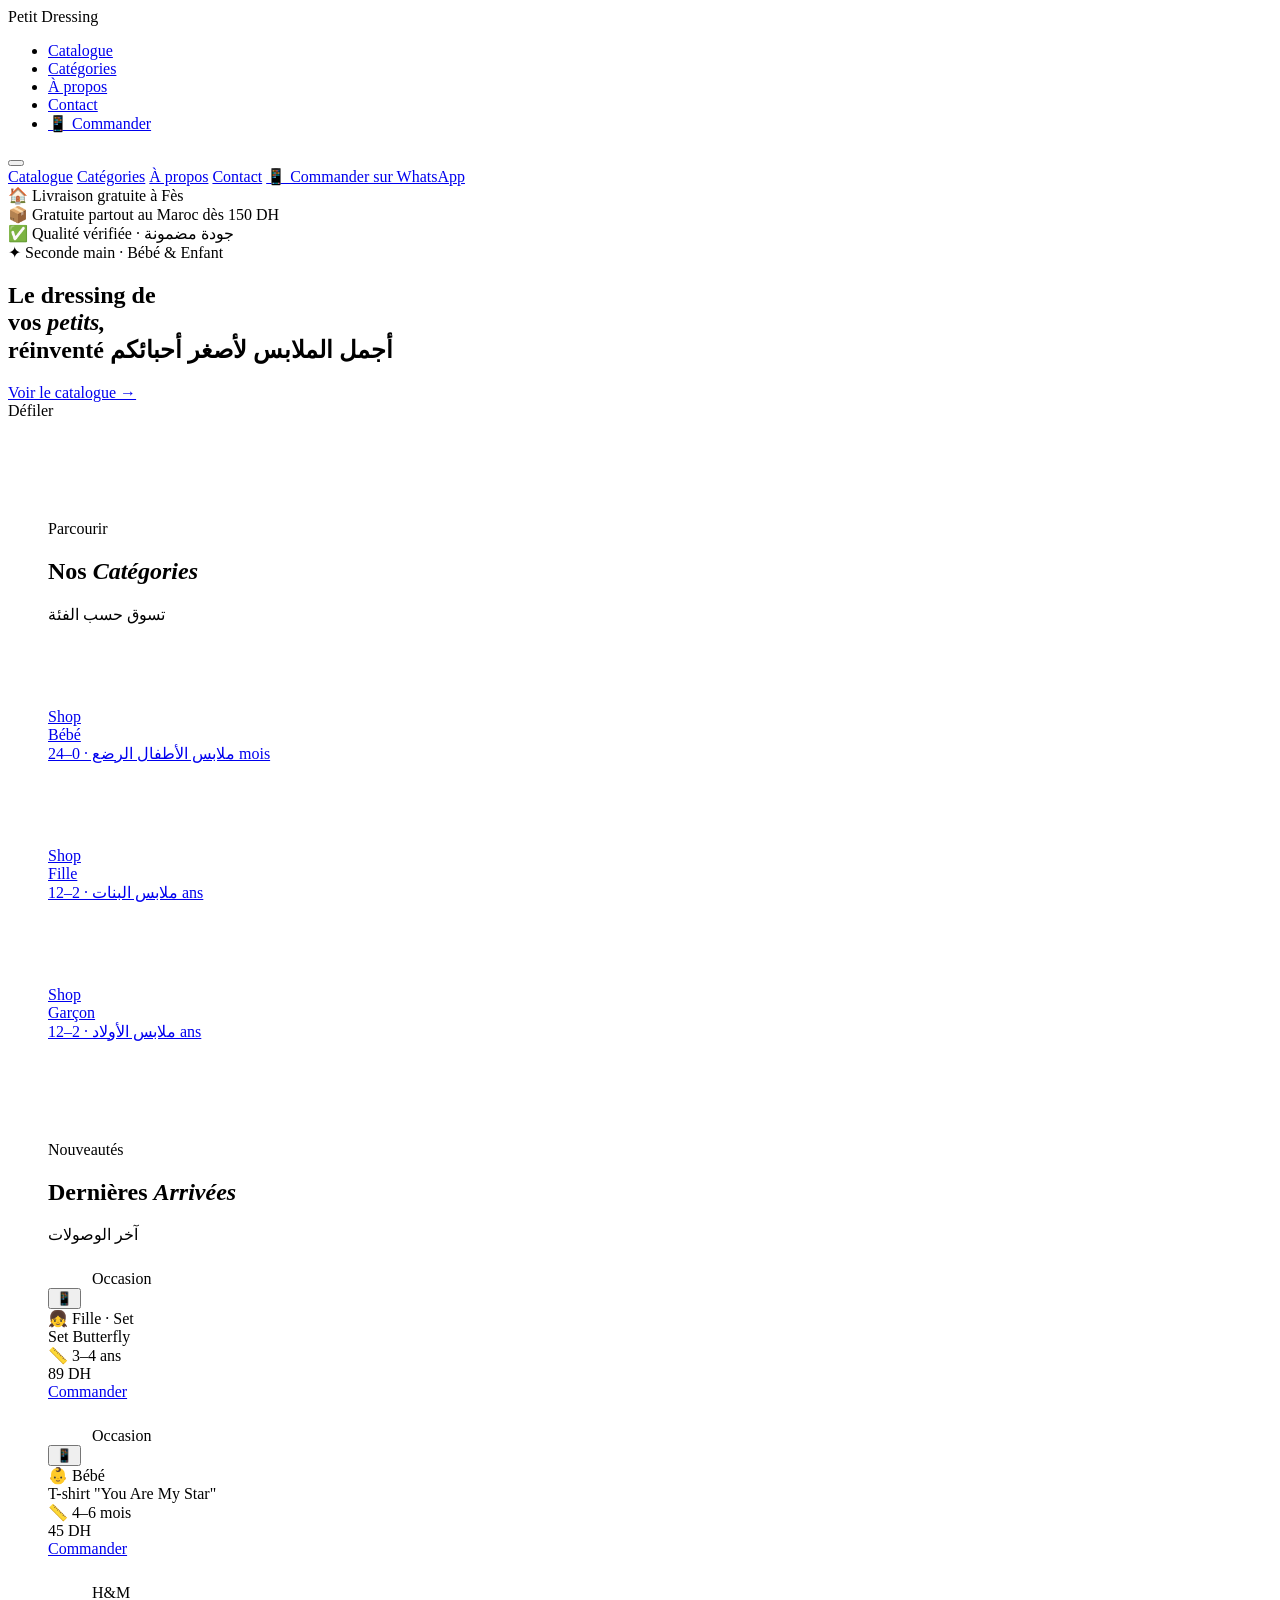
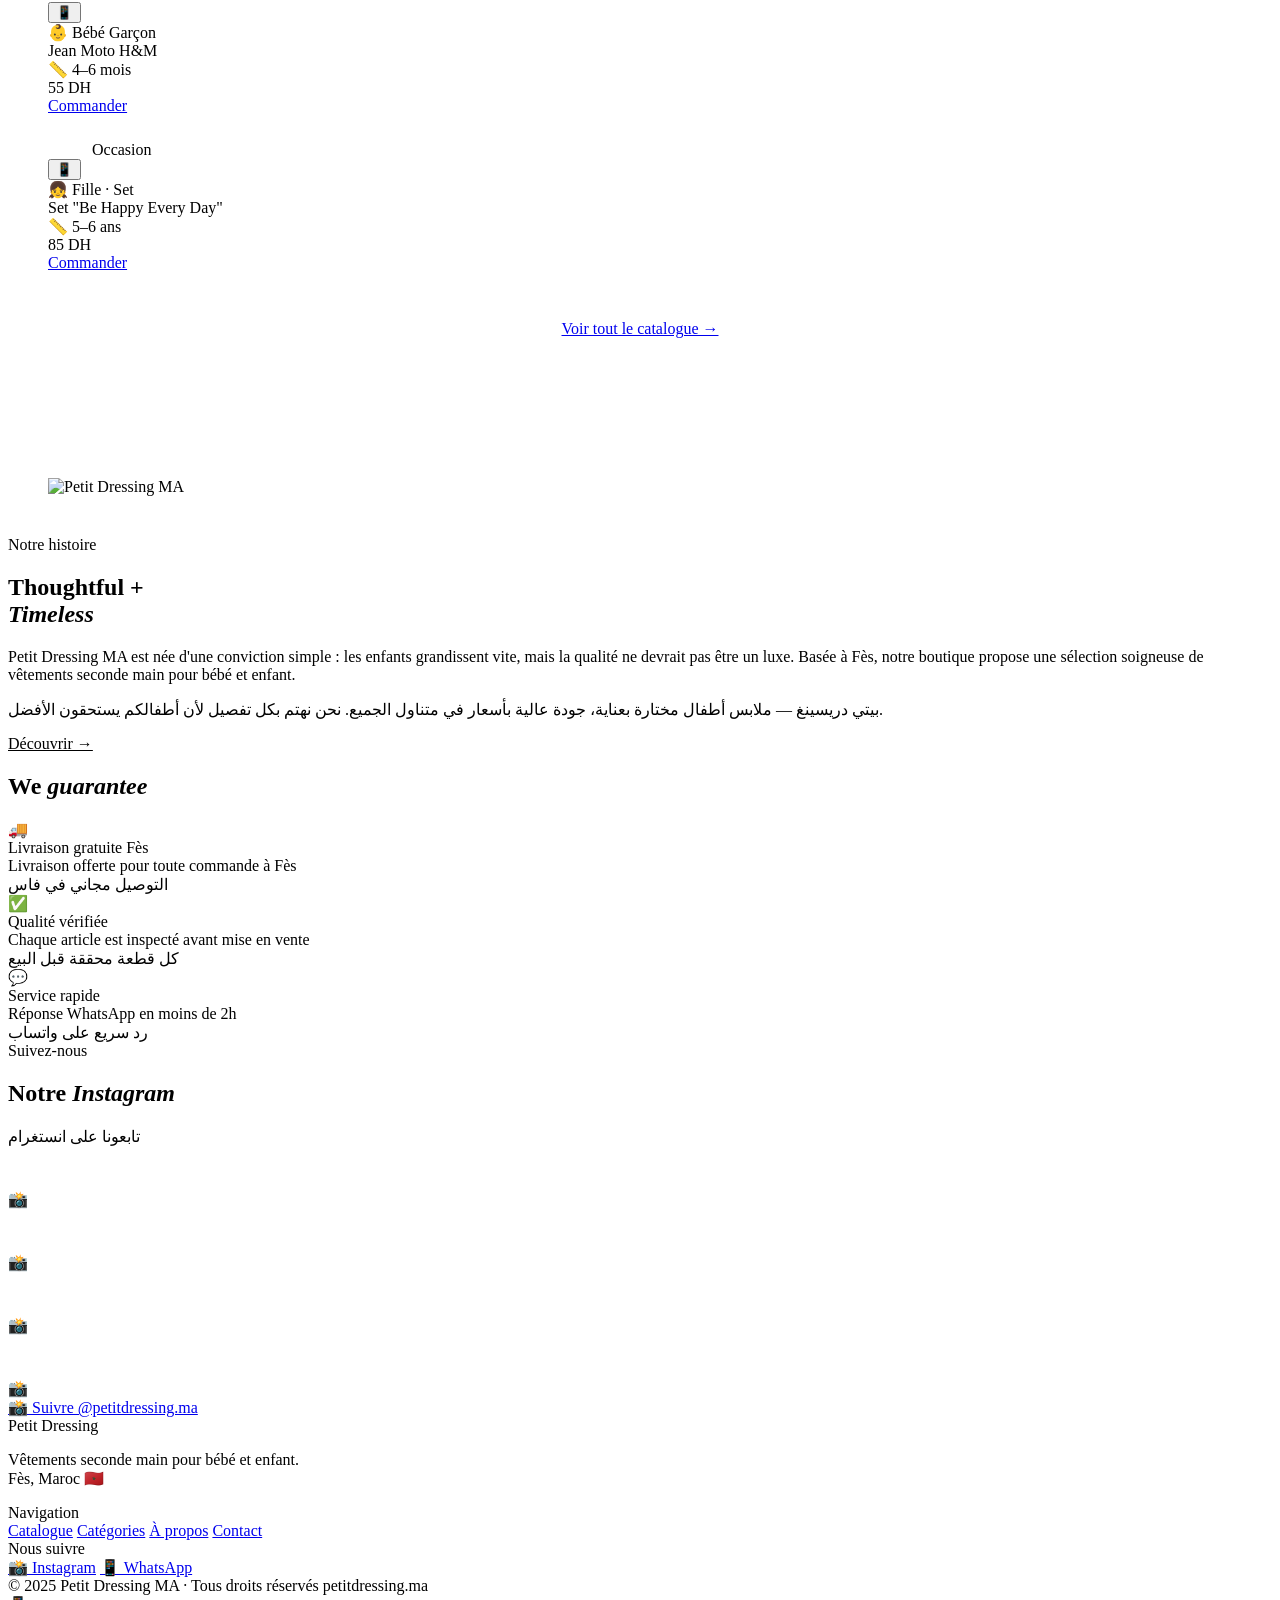
==== commit cd0be11d: "sync full project" ====
--- a/index.html
+++ b/index.html
@@ -1,1528 +1,343 @@
 <!DOCTYPE html>
-<html lang="fr" dir="ltr">
-
+<html lang="fr">
 <head>
   <meta charset="UTF-8">
   <meta name="viewport" content="width=device-width, initial-scale=1.0">
-  <title>Petit Dressing MA – Bébé & Enfant</title>
-  <meta name="description"
-    content="Vêtements seconde main de qualité pour bébé et enfant à Fès. Livraison gratuite à Fès et partout au Maroc dès 150 DH.">
-  <link rel="preconnect" href="https://fonts.googleapis.com">
-  <link
-    href="https://fonts.googleapis.com/css2?family=Playfair+Display:ital,wght@0,400;0,700;1,400&family=Nunito:wght@300;400;600;700&family=Amiri:wght@400;700&display=swap"
-    rel="stylesheet">
-  <link rel="stylesheet" href="https://cdnjs.cloudflare.com/ajax/libs/font-awesome/6.5.0/css/all.min.css">
-  <style>
-    :root {
-      --brown: #5c3d2e;
-      --teal: #2a9d8f;
-      --teal-light: #52b8ac;
-      --orange: #e76f51;
-      --yellow: #f4a261;
-      --cream: #fdf8f2;
-      --gold: #c9a84c;
-      --dark: #2d1b10;
-      --text: #3d2b1f;
-      --text-light: #7a5c4a;
-      --white: #ffffff;
-      --shadow: 0 4px 24px rgba(92, 61, 46, 0.10);
-      --radius: 18px;
-    }
-
-    * {
-      margin: 0;
-      padding: 0;
-      box-sizing: border-box;
-      font-style: italic;
-    }
-
-    html {
-      scroll-behavior: smooth;
-    }
-
-    body {
-      font-family: 'Nunito', sans-serif;
-      background: var(--cream);
-      color: var(--text);
-      overflow-x: hidden;
-    }
-
-    /* ========== NAVBAR ========== */
-    nav {
-      position: fixed;
-      top: 0;
-      left: 0;
-      right: 0;
-      z-index: 100;
-      background: rgba(253, 248, 242, 0.95);
-      backdrop-filter: blur(12px);
-      border-bottom: 1px solid rgba(201, 168, 76, 0.2);
-      padding: 0 24px;
-      display: flex;
-      align-items: center;
-      justify-content: space-between;
-      height: 68px;
-      transition: box-shadow 0.3s;
-    }
-
-    nav.scrolled {
-      box-shadow: 0 2px 20px rgba(92, 61, 46, 0.12);
-    }
-
-    .nav-logo {
-      font-family: 'Playfair Display', serif;
-      font-size: 1.3rem;
-      color: var(--brown);
-      font-weight: 700;
-      letter-spacing: 0.02em;
-    }
-
-    .nav-logo span {
-      color: var(--teal);
-    }
-
-    .nav-links {
-      display: flex;
-      gap: 28px;
-      list-style: none;
-    }
-
-    .nav-links a {
-      text-decoration: none;
-      color: var(--text-light);
-      font-size: 0.9rem;
-      font-weight: 600;
-      transition: color 0.2s;
-      letter-spacing: 0.03em;
-    }
-
-    .nav-links a:hover {
-      color: var(--teal);
-    }
-
-    .nav-wa {
-      background: linear-gradient(135deg, #25d366, #128c7e);
-      color: white !important;
-      padding: 8px 18px;
-      border-radius: 50px;
-      font-weight: 700 !important;
-      display: flex;
-      align-items: center;
-      gap: 6px;
-      transition: transform 0.2s, box-shadow 0.2s !important;
-    }
-
-    .nav-wa:hover {
-      transform: translateY(-2px);
-      box-shadow: 0 4px 16px rgba(37, 211, 102, 0.4) !important;
-    }
-
-    .hamburger {
-      display: none;
-      flex-direction: column;
-      gap: 5px;
-      cursor: pointer;
-      padding: 4px;
-    }
-
-    .hamburger span {
-      display: block;
-      width: 24px;
-      height: 2px;
-      background: var(--brown);
-      border-radius: 2px;
-      transition: 0.3s;
-    }
-
-    .mobile-menu {
-      display: none;
-      position: fixed;
-      top: 68px;
-      left: 0;
-      right: 0;
-      background: var(--cream);
-      border-bottom: 2px solid var(--gold);
-      padding: 20px 24px;
-      z-index: 99;
-      flex-direction: column;
-      gap: 16px;
-    }
-
-    .mobile-menu.open {
-      display: flex;
-    }
-
-    .mobile-menu a {
-      text-decoration: none;
-      color: var(--text);
-      font-weight: 600;
-      font-size: 1rem;
-      padding: 8px 0;
-      border-bottom: 1px solid rgba(201, 168, 76, 0.2);
-    }
-
-    /* ========== HERO ========== */
-    .hero {
-      min-height: 100vh;
-      background: linear-gradient(160deg, #fdf8f2 0%, #e8f7f5 50%, #fef3eb 100%);
-      display: flex;
-      align-items: center;
-      padding: 100px 24px 60px;
-      position: relative;
-      overflow: hidden;
-    }
-
-    .hero::before {
-      content: '';
-      position: absolute;
-      top: -100px;
-      right: -100px;
-      width: 500px;
-      height: 500px;
-      background: radial-gradient(circle, rgba(42, 157, 143, 0.12) 0%, transparent 70%);
-      border-radius: 50%;
-    }
-
-    .hero::after {
-      content: '';
-      position: absolute;
-      bottom: -80px;
-      left: -80px;
-      width: 400px;
-      height: 400px;
-      background: radial-gradient(circle, rgba(231, 111, 81, 0.10) 0%, transparent 70%);
-      border-radius: 50%;
-    }
-
-    .hero-content {
-      max-width: 1100px;
-      margin: 0 auto;
-      display: grid;
-      grid-template-columns: 1fr 1fr;
-      gap: 60px;
-      align-items: center;
-      position: relative;
-      z-index: 1;
-    }
-
-    .hero-badge {
-      display: inline-flex;
-      align-items: center;
-      gap: 8px;
-      background: rgba(42, 157, 143, 0.1);
-      border: 1px solid rgba(42, 157, 143, 0.3);
-      color: var(--teal);
-      font-size: 0.8rem;
-      font-weight: 700;
-      padding: 6px 14px;
-      border-radius: 50px;
-      margin-bottom: 20px;
-      letter-spacing: 0.05em;
-      text-transform: uppercase;
-    }
-
-    .hero-title {
-      font-family: 'Playfair Display', serif;
-      font-size: clamp(2.2rem, 5vw, 3.6rem);
-      line-height: 1.15;
-      color: var(--brown);
-      margin-bottom: 20px;
-    }
-
-    .hero-title em {
-      font-style: italic;
-      color: var(--teal);
-    }
-
-    .hero-subtitle {
-      font-size: 1.05rem;
-      color: var(--text-light);
-      line-height: 1.7;
-      margin-bottom: 32px;
-    }
-
-    .hero-subtitle-ar {
-      font-family: 'Amiri', serif;
-      font-size: 1.1rem;
-      color: var(--text-light);
-      line-height: 1.8;
-      margin-bottom: 32px;
-      direction: rtl;
-      text-align: right;
-    }
-
-    .hero-actions {
-      display: flex;
-      gap: 14px;
-      flex-wrap: wrap;
-    }
-
-    .btn-primary {
-      background: linear-gradient(135deg, var(--teal), var(--teal-light));
-      color: white;
-      padding: 14px 28px;
-      border-radius: 50px;
-      text-decoration: none;
-      font-weight: 700;
-      font-size: 0.95rem;
-      display: inline-flex;
-      align-items: center;
-      gap: 8px;
-      transition: transform 0.2s, box-shadow 0.2s;
-      box-shadow: 0 4px 20px rgba(42, 157, 143, 0.3);
-    }
-
-    .btn-primary:hover {
-      transform: translateY(-3px);
-      box-shadow: 0 8px 28px rgba(42, 157, 143, 0.4);
-    }
-
-    .btn-secondary {
-      background: white;
-      color: var(--brown);
-      padding: 14px 28px;
-      border-radius: 50px;
-      text-decoration: none;
-      font-weight: 700;
-      font-size: 0.95rem;
-      display: inline-flex;
-      align-items: center;
-      gap: 8px;
-      border: 2px solid rgba(92, 61, 46, 0.15);
-      transition: transform 0.2s, border-color 0.2s;
-    }
-
-    .btn-secondary:hover {
-      transform: translateY(-3px);
-      border-color: var(--brown);
-    }
-
-    .hero-stats {
-      display: flex;
-      gap: 28px;
-      margin-top: 36px;
-    }
-
-    .stat {
-      text-align: center;
-    }
-
-    .stat-num {
-      font-family: 'Playfair Display', serif;
-      font-size: 1.8rem;
-      font-weight: 700;
-      color: var(--teal);
-    }
-
-    .stat-label {
-      font-size: 0.78rem;
-      color: var(--text-light);
-      font-weight: 600;
-      text-transform: uppercase;
-      letter-spacing: 0.05em;
-    }
-
-    .hero-visual {
-      position: relative;
-      display: flex;
-      align-items: center;
-      justify-content: center;
-    }
-
-    .hero-img-wrap {
-      position: relative;
-      width: 100%;
-      max-width: 420px;
-    }
-
-    .hero-img-main {
-      width: 100%;
-      border-radius: 30px 30px 120px 30px;
-      box-shadow: 0 20px 60px rgba(92, 61, 46, 0.2);
-      object-fit: cover;
-      aspect-ratio: 1;
-    }
-
-    .hero-img-badge {
-      position: absolute;
-      bottom: 24px;
-      left: -20px;
-      background: white;
-      border-radius: 16px;
-      padding: 14px 18px;
-      box-shadow: 0 8px 30px rgba(92, 61, 46, 0.15);
-      display: flex;
-      align-items: center;
-      gap: 10px;
-    }
-
-    .hero-img-badge-icon {
-      width: 40px;
-      height: 40px;
-      background: linear-gradient(135deg, var(--teal), var(--teal-light));
-      border-radius: 10px;
-      display: flex;
-      align-items: center;
-      justify-content: center;
-      font-size: 1.2rem;
-    }
-
-    .hero-img-badge-text {
-      font-size: 0.8rem;
-      line-height: 1.4;
-    }
-
-    .hero-img-badge-text strong {
-      display: block;
-      color: var(--brown);
-      font-size: 0.9rem;
-    }
-
-    .hero-img-badge-text span {
-      color: var(--text-light);
-    }
-
-    /* ========== DELIVERY BANNER ========== */
-    .delivery-banner {
-      background: linear-gradient(135deg, var(--teal), #1a7a6e);
-      color: white;
-      padding: 16px 24px;
-      text-align: center;
-    }
-
-    .delivery-inner {
-      max-width: 1100px;
-      margin: 0 auto;
-      display: flex;
-      align-items: center;
-      justify-content: center;
-      gap: 32px;
-      flex-wrap: wrap;
-    }
-
-    .delivery-item {
-      display: flex;
-      align-items: center;
-      gap: 8px;
-      font-size: 0.9rem;
-      font-weight: 600;
-    }
-
-    /* ========== SECTION TITLES ========== */
-    .section-header {
-      text-align: center;
-      margin-bottom: 48px;
-    }
-
-    .section-tag {
-      display: inline-block;
-      background: rgba(42, 157, 143, 0.1);
-      color: var(--teal);
-      font-size: 0.75rem;
-      font-weight: 700;
-      letter-spacing: 0.1em;
-      text-transform: uppercase;
-      padding: 5px 14px;
-      border-radius: 50px;
-      margin-bottom: 12px;
-    }
-
-    .section-title {
-      font-family: 'Playfair Display', serif;
-      font-size: clamp(1.8rem, 3.5vw, 2.6rem);
-      color: var(--brown);
-      line-height: 1.2;
-    }
-
-    .section-title em {
-      color: var(--teal);
-      font-style: italic;
-    }
-
-    .section-sub {
-      color: var(--text-light);
-      margin-top: 10px;
-      font-size: 1rem;
-    }
-
-    /* ========== CATALOGUE ========== */
-    #catalogue {
-      padding: 80px 24px;
-      max-width: 1200px;
-      margin: 0 auto;
-    }
-
-    .filters {
-      display: flex;
-      gap: 10px;
-      flex-wrap: wrap;
-      justify-content: center;
-      margin-bottom: 40px;
-    }
-
-    .filter-btn {
-      padding: 8px 20px;
-      border-radius: 50px;
-      border: 2px solid rgba(92, 61, 46, 0.15);
-      background: white;
-      color: var(--text-light);
-      font-family: 'Nunito', sans-serif;
-      font-weight: 700;
-      font-size: 0.85rem;
-      cursor: pointer;
-      transition: all 0.2s;
-    }
-
-    .filter-btn.active,
-    .filter-btn:hover {
-      background: var(--teal);
-      color: white;
-      border-color: var(--teal);
-    }
-
-    .products-grid {
-      display: grid;
-      grid-template-columns: repeat(auto-fill, minmax(260px, 1fr));
-      gap: 24px;
-    }
-
-    .product-card {
-      background: white;
-      border-radius: var(--radius);
-      overflow: hidden;
-      box-shadow: var(--shadow);
-      transition: transform 0.3s, box-shadow 0.3s;
-      position: relative;
-    }
-
-    .product-card:hover {
-      transform: translateY(-6px);
-      box-shadow: 0 12px 40px rgba(92, 61, 46, 0.15);
-    }
-
-    .product-badge {
-      position: absolute;
-      top: 14px;
-      left: 14px;
-      background: var(--orange);
-      color: white;
-      font-size: 0.72rem;
-      font-weight: 700;
-      padding: 4px 10px;
-      border-radius: 50px;
-      text-transform: uppercase;
-      letter-spacing: 0.05em;
-      z-index: 2;
-    }
-
-    .product-img {
-      width: 100%;
-      aspect-ratio: 1;
-      object-fit: cover;
-      display: block;
-    }
-
-    .product-img-placeholder {
-      width: 100%;
-      aspect-ratio: 1;
-      background: linear-gradient(135deg, #f0f9f8, #e8f7f5);
-      display: flex;
-      align-items: center;
-      justify-content: center;
-      font-size: 3rem;
-    }
-
-    .product-info {
-      padding: 16px;
-    }
-
-    .product-category {
-      font-size: 0.72rem;
-      font-weight: 700;
-      letter-spacing: 0.08em;
-      text-transform: uppercase;
-      color: var(--teal);
-      margin-bottom: 4px;
-    }
-
-    .product-name {
-      font-family: 'Playfair Display', serif;
-      font-size: 1.05rem;
-      color: var(--brown);
-      margin-bottom: 6px;
-      line-height: 1.3;
-    }
-
-    .product-size {
-      display: inline-flex;
-      align-items: center;
-      gap: 4px;
-      background: rgba(42, 157, 143, 0.08);
-      color: var(--teal);
-      font-size: 0.78rem;
-      font-weight: 700;
-      padding: 3px 10px;
-      border-radius: 50px;
-      margin-bottom: 12px;
-    }
-
-    .product-footer {
-      display: flex;
-      align-items: center;
-      justify-content: space-between;
-    }
-
-    .product-price {
-      font-family: 'Playfair Display', serif;
-      font-size: 1.3rem;
-      font-weight: 700;
-      color: var(--brown);
-    }
-
-    .product-price span {
-      font-size: 0.8rem;
-      font-family: 'Nunito', sans-serif;
-      color: var(--text-light);
-      font-weight: 600;
-    }
-
-    .btn-order {
-      background: linear-gradient(135deg, #25d366, #128c7e);
-      color: white;
-      border: none;
-      padding: 8px 16px;
-      border-radius: 50px;
-      font-family: 'Nunito', sans-serif;
-      font-weight: 700;
-      font-size: 0.82rem;
-      cursor: pointer;
-      display: flex;
-      align-items: center;
-      gap: 6px;
-      transition: transform 0.2s, box-shadow 0.2s;
-      text-decoration: none;
-    }
-
-    .btn-order:hover {
-      transform: scale(1.05);
-      box-shadow: 0 4px 16px rgba(37, 211, 102, 0.4);
-    }
-
-    .hidden {
-      display: none !important;
-    }
-
-    /* ========== ABOUT ========== */
-    #about {
-      background: linear-gradient(160deg, #e8f7f5 0%, #fdf8f2 100%);
-      padding: 80px 24px;
-    }
-
-    .about-inner {
-      max-width: 1100px;
-      margin: 0 auto;
-      display: grid;
-      grid-template-columns: 1fr 1fr;
-      gap: 60px;
-      align-items: center;
-    }
-
-    .about-text p {
-      color: var(--text-light);
-      line-height: 1.8;
-      margin-bottom: 16px;
-      font-size: 1rem;
-    }
-
-    .about-text-ar {
-      direction: rtl;
-      font-family: 'Amiri', serif;
-      font-size: 1.05rem;
-      color: var(--text-light);
-      line-height: 1.9;
-      margin-bottom: 16px;
-    }
-
-    .about-values {
-      display: grid;
-      grid-template-columns: 1fr 1fr;
-      gap: 16px;
-      margin-top: 28px;
-    }
-
-    .value-card {
-      background: white;
-      border-radius: 14px;
-      padding: 18px;
-      box-shadow: var(--shadow);
-    }
-
-    .value-icon {
-      font-size: 1.6rem;
-      margin-bottom: 8px;
-    }
-
-    .value-title {
-      font-weight: 700;
-      color: var(--brown);
-      font-size: 0.9rem;
-      margin-bottom: 4px;
-    }
-
-    .value-desc {
-      font-size: 0.8rem;
-      color: var(--text-light);
-      line-height: 1.5;
-    }
-
-    .about-logo-wrap {
-      display: flex;
-      align-items: center;
-      justify-content: center;
-    }
-
-    .about-logo-wrap img {
-      width: 100%;
-      max-width: 380px;
-      border-radius: 24px;
-      box-shadow: 0 20px 60px rgba(92, 61, 46, 0.15);
-    }
-
-    /* ========== FAQ ========== */
-    #faq {
-      padding: 80px 24px;
-      max-width: 800px;
-      margin: 0 auto;
-    }
-
-    .faq-item {
-      background: white;
-      border-radius: 14px;
-      margin-bottom: 12px;
-      box-shadow: var(--shadow);
-      overflow: hidden;
-    }
-
-    .faq-question {
-      padding: 18px 22px;
-      cursor: pointer;
-      display: flex;
-      align-items: center;
-      justify-content: space-between;
-      font-weight: 700;
-      color: var(--brown);
-      font-size: 0.95rem;
-    }
-
-    .faq-question:hover {
-      color: var(--teal);
-    }
-
-    .faq-arrow {
-      font-size: 1.1rem;
-      transition: transform 0.3s;
-      color: var(--teal);
-      flex-shrink: 0;
-    }
-
-    .faq-item.open .faq-arrow {
-      transform: rotate(180deg);
-    }
-
-    .faq-answer {
-      max-height: 0;
-      overflow: hidden;
-      transition: max-height 0.4s ease;
-    }
-
-    .faq-item.open .faq-answer {
-      max-height: 300px;
-    }
-
-    .faq-answer-inner {
-      padding: 0 22px 18px;
-      color: var(--text-light);
-      line-height: 1.7;
-      font-size: 0.92rem;
-    }
-
-    /* ========== INSTAGRAM ========== */
-    #instagram {
-      padding: 80px 24px;
-      background: linear-gradient(160deg, #fef3eb 0%, #fdf8f2 100%);
-    }
-
-    .insta-inner {
-      max-width: 1100px;
-      margin: 0 auto;
-    }
-
-    .insta-grid {
-      display: grid;
-      grid-template-columns: repeat(4, 1fr);
-      gap: 12px;
-      border-radius: 20px;
-      overflow: hidden;
-    }
-
-    .insta-item {
-      aspect-ratio: 1;
-      background: linear-gradient(135deg, #e8f7f5, #fef3eb);
-      display: flex;
-      align-items: center;
-      justify-content: center;
-      font-size: 2rem;
-      position: relative;
-      overflow: hidden;
-      cursor: pointer;
-    }
-
-    .insta-item img {
-      width: 100%;
-      height: 100%;
-      object-fit: cover;
-      transition: transform 0.4s;
-    }
-
-    .insta-item:hover img {
-      transform: scale(1.08);
-    }
-
-    .insta-overlay {
-      position: absolute;
-      inset: 0;
-      background: rgba(42, 157, 143, 0.7);
-      display: flex;
-      align-items: center;
-      justify-content: center;
-      opacity: 0;
-      transition: opacity 0.3s;
-    }
-
-    .insta-item:hover .insta-overlay {
-      opacity: 1;
-    }
-
-    .insta-follow {
-      display: flex;
-      align-items: center;
-      justify-content: center;
-      margin-top: 32px;
-    }
-
-    .btn-insta {
-      background: linear-gradient(135deg, #f09433 0%, #e6683c 25%, #dc2743 50%, #cc2366 75%, #bc1888 100%);
-      color: white;
-      padding: 14px 32px;
-      border-radius: 50px;
-      text-decoration: none;
-      font-weight: 700;
-      font-size: 0.95rem;
-      display: inline-flex;
-      align-items: center;
-      gap: 10px;
-      transition: transform 0.2s, box-shadow 0.2s;
-      box-shadow: 0 4px 20px rgba(220, 39, 67, 0.3);
-    }
-
-    .btn-insta:hover {
-      transform: translateY(-3px);
-      box-shadow: 0 8px 28px rgba(220, 39, 67, 0.4);
-    }
-
-    /* ========== CONTACT ========== */
-    #contact {
-      padding: 80px 24px;
-      max-width: 800px;
-      margin: 0 auto;
-      text-align: center;
-    }
-
-    .contact-card {
-      background: white;
-      border-radius: 24px;
-      padding: 48px 40px;
-      box-shadow: 0 8px 40px rgba(92, 61, 46, 0.10);
-    }
-
-    .contact-methods {
-      display: grid;
-      grid-template-columns: 1fr 1fr;
-      gap: 16px;
-      margin-top: 32px;
-    }
-
-    .contact-method {
-      padding: 22px;
-      border-radius: 16px;
-      border: 2px solid rgba(42, 157, 143, 0.15);
-      text-decoration: none;
-      color: var(--text);
-      transition: all 0.2s;
-      display: flex;
-      flex-direction: column;
-      align-items: center;
-      gap: 10px;
-    }
-
-    .contact-method:hover {
-      border-color: var(--teal);
-      background: rgba(42, 157, 143, 0.04);
-      transform: translateY(-3px);
-    }
-
-    .contact-method-icon {
-      font-size: 2rem;
-    }
-
-    .contact-method-title {
-      font-weight: 700;
-      color: var(--brown);
-      font-size: 0.95rem;
-    }
-
-    .contact-method-sub {
-      font-size: 0.82rem;
-      color: var(--text-light);
-    }
-
-    /* ========== FOOTER ========== */
-    footer {
-      background: var(--dark);
-      color: rgba(255, 255, 255, 0.7);
-      padding: 48px 24px 24px;
-      text-align: center;
-    }
-
-    .footer-inner {
-      max-width: 1100px;
-      margin: 0 auto;
-    }
-
-    .footer-logo {
-      font-family: 'Playfair Display', serif;
-      font-size: 1.5rem;
-      color: white;
-      margin-bottom: 8px;
-    }
-
-    .footer-logo span {
-      color: var(--teal-light);
-    }
-
-    .footer-tagline {
-      font-size: 0.88rem;
-      margin-bottom: 24px;
-    }
-
-    .footer-links {
-      display: flex;
-      gap: 20px;
-      justify-content: center;
-      flex-wrap: wrap;
-      margin-bottom: 24px;
-    }
-
-    .footer-links a {
-      color: rgba(255, 255, 255, 0.6);
-      text-decoration: none;
-      font-size: 0.85rem;
-      transition: color 0.2s;
-    }
-
-    .footer-links a:hover {
-      color: var(--teal-light);
-    }
-
-    .footer-bottom {
-      border-top: 1px solid rgba(255, 255, 255, 0.1);
-      padding-top: 20px;
-      font-size: 0.8rem;
-      color: rgba(255, 255, 255, 0.4);
-    }
-
-    /* ========== WHATSAPP FLOAT ========== */
-    .wa-float {
-      position: fixed;
-      bottom: 24px;
-      right: 24px;
-      z-index: 200;
-      width: 58px;
-      height: 58px;
-      background: linear-gradient(135deg, #25d366, #128c7e);
-      border-radius: 50%;
-      display: flex;
-      align-items: center;
-      justify-content: center;
-      font-size: 1.6rem;
-      box-shadow: 0 4px 20px rgba(37, 211, 102, 0.5);
-      text-decoration: none;
-      animation: pulse-wa 2s infinite;
-      transition: transform 0.2s;
-    }
-
-    .wa-float:hover {
-      transform: scale(1.1);
-    }
-
-    @keyframes pulse-wa {
-
-      0%,
-      100% {
-        box-shadow: 0 4px 20px rgba(37, 211, 102, 0.5);
-      }
-
-      50% {
-        box-shadow: 0 4px 32px rgba(37, 211, 102, 0.8), 0 0 0 8px rgba(37, 211, 102, 0.1);
-      }
-    }
-
-    /* ========== ANIMATIONS ========== */
-    .fade-in {
-      opacity: 0;
-      transform: translateY(30px);
-      transition: opacity 0.6s ease, transform 0.6s ease;
-    }
-
-    .fade-in.visible {
-      opacity: 1;
-      transform: translateY(0);
-    }
-
-    /* ========== RESPONSIVE ========== */
-    @media (max-width: 768px) {
-      .nav-links {
-        display: none;
-      }
-
-      .hamburger {
-        display: flex;
-      }
-
-      .hero-content {
-        grid-template-columns: 1fr;
-        gap: 36px;
-      }
-
-      .hero-visual {
-        order: -1;
-      }
-
-      .hero-img-main {
-        border-radius: 20px;
-      }
-
-      .hero-stats {
-        justify-content: center;
-      }
-
-      .about-inner {
-        grid-template-columns: 1fr;
-      }
-
-      .about-logo-wrap {
-        order: -1;
-      }
-
-      .insta-grid {
-        grid-template-columns: repeat(2, 1fr);
-      }
-
-      .contact-methods {
-        grid-template-columns: 1fr;
-      }
-
-      .delivery-inner {
-        gap: 12px;
-      }
-    }
-
-    @media (max-width: 480px) {
-      .products-grid {
-        grid-template-columns: repeat(2, 1fr);
-        gap: 12px;
-      }
-
-      .about-values {
-        grid-template-columns: 1fr;
-      }
-
-      .contact-card {
-        padding: 28px 20px;
-      }
-    }
-  </style>
+  <meta name="description" content="Petit Dressing MA — Vêtements seconde main pour bébé et enfant à Fès. Livraison gratuite Fès, partout au Maroc dès 150 DH.">
+  <meta name="keywords" content="vêtements enfants occasion Maroc, Fès, seconde main, bébé, fille, garçon">
+  <title>Petit Dressing MA — Bébé & Enfant</title>
+  <link rel="stylesheet" href="css/style.css">
 </head>
-
 <body>
 
-  <!-- NAVBAR -->
-  <nav id="navbar">
+<!-- ===== NAVBAR ===== -->
+<nav class="navbar" id="navbar">
+  <div class="nav-inner">
     <div class="nav-logo">Petit <span>Dressing</span></div>
     <ul class="nav-links">
-      <li><a href="#catalogue">Catalogue</a></li>
-      <li><a href="#about">À propos</a></li>
-      <li><a href="#faq">FAQ</a></li>
-      <li><a href="#instagram">Instagram</a></li>
-      <li><a href="#contact">Contact</a></li>
-      <li><a href="https://wa.me/212715464954" class="nav-wa" target="_blank"><i
-            class="fab fa-whatsapp"></i>WhatsApp</a></li>
+      <li><a href="catalogue.html">Catalogue</a></li>
+      <li><a href="index.html#categories">Catégories</a></li>
+      <li><a href="index.html#about">À propos</a></li>
+      <li><a href="contact.html">Contact</a></li>
+      <li><a href="https://wa.me/212600000000" target="_blank" class="nav-wa">📱 Commander</a></li>
     </ul>
-    <div class="hamburger" onclick="toggleMenu()">
+    <button class="hamburger" id="hamburger" aria-label="Menu">
       <span></span><span></span><span></span>
-    </div>
-  </nav>
-
-  <!-- MOBILE MENU -->
-  <div class="mobile-menu" id="mobileMenu">
-    <a href="#catalogue" onclick="toggleMenu()">🛍️ Catalogue</a>
-    <a href="#about" onclick="toggleMenu()">💛 À propos</a>
-    <a href="#faq" onclick="toggleMenu()">❓ FAQ</a>
-    <a href="#instagram" onclick="toggleMenu()"><i class="fab fa-instagram"></i> Instagram</a>
-    <a href="#contact" onclick="toggleMenu()">📞 Contact</a>
-    <a href="https://wa.me/212715464954" target="_blank" style="color:#25d366;"><i class="fab fa-whatsapp"></i>
-      Commander sur WhatsApp</a>
-  </div>
-
-  <!-- HERO -->
-  <section class="hero">
-    <div class="hero-content">
-      <div class="hero-text">
-        <div class="hero-badge">✨ Seconde main · بيع الملابس المستعملة</div>
-        <h1 class="hero-title">
-          Le dressing de vos<br><em>petits, réinventé</em>
-        </h1>
-        <p class="hero-subtitle">
-          Des vêtements de qualité pour bébé et enfant, soigneusement sélectionnés. Style, confort et économies
-          garantis.
-        </p>
-        <p class="hero-subtitle-ar">
-          ملابس أطفال مختارة بعناية، جودة عالية بأسعار في المتناول 👶👗
-        </p>
-        <div class="hero-actions">
-          <a href="#catalogue" class="btn-primary">🛍️ Voir le catalogue</a>
-          <a href="https://wa.me/212715464954" class="btn-secondary" target="_blank" style="color:#25d366;"><i
-              class="fab fa-whatsapp"></i>
-            Commander</a>
-        </div>
-        <div class="hero-stats">
-          <div class="stat">
-            <div class="stat-num">100+</div>
-            <div class="stat-label">Articles</div>
-          </div>
-          <div class="stat">
-            <div class="stat-num">0 DH</div>
-            <div class="stat-label">Livraison Fès</div>
-          </div>
-          <div class="stat">
-            <div class="stat-num">100%</div>
-            <div class="stat-label">Qualité vérifiée</div>
-          </div>
-        </div>
-      </div>
-      <div class="hero-visual">
-        <div class="hero-img-wrap">
-          <img src="images/produits/bebe/fille/0-6mois/ete/robe/2-6mois/3.png" alt="Petit Dressing MA"
-            class="hero-img-main">
-          <div class="hero-img-badge">
-            <div class="hero-img-badge-icon">🚚</div>
-            <div class="hero-img-badge-text">
-              <strong>Livraison gratuite</strong>
-              <span>Fès + Maroc dès 150 DH</span>
-            </div>
-          </div>
-        </div>
-      </div>
-    </div>
-  </section>
-
-  <!-- DELIVERY BANNER -->
-  <div class="delivery-banner">
-    <div class="delivery-inner">
-      <div class="delivery-item">🏠 Livraison gratuite à Fès</div>
-      <div class="delivery-item">📦 Livraison gratuite au Maroc dès 150 DH</div>
-      <div class="delivery-item">💬 Commande via WhatsApp</div>
-      <div class="delivery-item">✅ Qualité vérifiée</div>
-    </div>
-  </div>
-
-  <!-- CATALOGUE -->
-  <section id="catalogue">
-    <div class="section-header fade-in">
-      <div class="section-tag">Notre sélection</div>
-      <h2 class="section-title">Le <em>Catalogue</em></h2>
-      <p class="section-sub">Des pièces soigneusement choisies pour vos enfants</p>
-    </div>
-
-    <div class="filters">
-      <button class="filter-btn active" onclick="filterProducts('all', this)">Tout voir</button>
-      <button class="filter-btn" onclick="filterProducts('bebe', this)">👶 Bébé</button>
-      <button class="filter-btn" onclick="filterProducts('fille', this)">👧 Fille</button>
-      <button class="filter-btn" onclick="filterProducts('garcon', this)">👦 Garçon</button>
-      <button class="filter-btn" onclick="filterProducts('set', this)">👕 Sets</button>
-    </div>
-
-    <div class="products-grid" id="productsGrid">
-
-      <div class="product-card fade-in" data-cat="fille set">
-        <div class="product-badge">⭐ Set</div>
-        <img src="images/produits/fille/3-4ans/demi-saison/set-2pieces/1/3.png" alt="Set Butterfly" class="product-img">
-        <div class="product-info">
-          <div class="product-category">👧 Fille</div>
-          <div class="product-name">Set Butterfly</div>
-          <div class="product-size">📏 3–4 ans</div>
-          <div class="product-footer">
-            <div class="product-price">89 <span>DH</span></div>
-            <a href="https://wa.me/212715464954?text=Bonjour, je suis intéressé(e) par le Set Butterfly (3-4 ans) à 89 DH"
-              class="btn-order" target="_blank"><i class="fab fa-whatsapp"></i> Commander</a>
-          </div>
-        </div>
-      </div>
-
-      <div class="product-card fade-in" data-cat="bebe">
-        <img src="images/produits/bebe/garcon/0-6mois/demi-saison/sweat/1/1.png" alt="T-shirt You Are My Star"
-          class="product-img">
-        <div class="product-info">
-          <div class="product-category">👶 Bébé</div>
-          <div class="product-name">T-shirt "You Are My Star"</div>
-          <div class="product-size">📏 4–6 mois</div>
-          <div class="product-footer">
-            <div class="product-price">45 <span>DH</span></div>
-            <a href="https://wa.me/212715464954?text=Bonjour, je suis intéressé(e) par le T-shirt You Are My Star (4-6 mois) à 45 DH"
-              class="btn-order" target="_blank"><i class="fab fa-whatsapp"></i> Commander</a>
-          </div>
-        </div>
-      </div>
-
-      <div class="product-card fade-in" data-cat="bebe garcon">
-        <div class="product-badge">H&M</div>
-        <img src="images/produits/bebe/garcon/0-6mois/demi-saison/pantalon/1/1.png" alt="Jean Moto H&M"
-          class="product-img">
-        <div class="product-info">
-          <div class="product-category">👶 Bébé Garçon</div>
-          <div class="product-name">Jean Moto H&M</div>
-          <div class="product-size">📏 4–6 mois</div>
-          <div class="product-footer">
-            <div class="product-price">55 <span>DH</span></div>
-            <a href="https://wa.me/212715464954?text=Bonjour, je suis intéressé(e) par le Jean Moto H&M (4-6 mois) à 55 DH"
-              class="btn-order" target="_blank"><i class="fab fa-whatsapp"></i> Commander</a>
-          </div>
-        </div>
-      </div>
-
-      <div class="product-card fade-in" data-cat="fille set">
-        <div class="product-badge">⭐ Set</div>
-        <img src="images/produits/fille/5-6ans/demi-saison/sweat/3/1.png" alt="Set Be Happy" class="product-img">
-        <div class="product-info">
-          <div class="product-category">👧 Fille</div>
-          <div class="product-name">Set "Be Happy Every Day"</div>
-          <div class="product-size">📏 5–6 ans</div>
-          <div class="product-footer">
-            <div class="product-price">85 <span>DH</span></div>
-            <a href="https://wa.me/212715464954?text=Bonjour, je suis intéressé(e) par le Set Be Happy (5-6 ans) à 85 DH"
-              class="btn-order" target="_blank"><i class="fab fa-whatsapp"></i> Commander</a>
-          </div>
-        </div>
-      </div>
-
-      <div class="product-card fade-in" data-cat="fille set">
-        <div class="product-badge">⭐ Set</div>
-        <img src="images/produits/fille/5-6ans/demi-saison/sweat/2/1.png" alt="Set Sparkle" class="product-img">
-        <div class="product-info">
-          <div class="product-category">👧 Fille</div>
-          <div class="product-name">Set "Sparkle All The Way"</div>
-          <div class="product-size">📏 5–6 ans</div>
-          <div class="product-footer">
-            <div class="product-price">89 <span>DH</span></div>
-            <a href="https://wa.me/212715464954?text=Bonjour, je suis intéressé(e) par le Set Sparkle (5-6 ans) à 89 DH"
-              class="btn-order" target="_blank"><i class="fab fa-whatsapp"></i> Commander</a>
-          </div>
-        </div>
-      </div>
-
-    </div>
-  </section>
-
-  <!-- ABOUT -->
-  <section id="about">
-    <div class="about-inner">
-      <div class="about-text fade-in">
-        <div class="section-tag">Notre histoire</div>
-        <h2 class="section-title" style="text-align:left;">À propos de <em>Petit Dressing</em></h2>
-        <br>
-        <p>
-          Petit Dressing MA est née d'une conviction simple : les enfants grandissent vite, mais la qualité ne devrait
-          pas être un luxe. Basée à Fès, notre boutique propose une sélection soigneuse de vêtements seconde main pour
-          bébé et enfant, de la naissance jusqu'à 10 ans.
-        </p>
-        <p class="about-text-ar">
-          بيتي دريسينغ هي بوتيك متخصصة في ملابس الأطفال المستعملة بجودة عالية. نختار كل قطعة بعناية لنضمن لكم الراحة
-          والأناقة بأسعار في متناول الجميع.
-        </p>
-        <div class="about-values">
-          <div class="value-card">
-            <div class="value-icon">♻️</div>
-            <div class="value-title">Seconde main</div>
-            <div class="value-desc">Chaque vêtement est soigneusement inspecté avant la mise en vente</div>
-          </div>
-          <div class="value-card">
-            <div class="value-icon">💰</div>
-            <div class="value-title">Prix accessibles</div>
-            <div class="value-desc">Des économies réelles sans compromis sur la qualité</div>
-          </div>
-          <div class="value-card">
-            <div class="value-icon">🚚</div>
-            <div class="value-title">Livraison partout</div>
-            <div class="value-desc">Fès gratuit · Maroc entier dès 150 DH</div>
-          </div>
-          <div class="value-card">
-            <div class="value-icon">💬</div>
-            <div class="value-title">Service rapide</div>
-            <div class="value-desc">Réponse WhatsApp en moins de 2h</div>
-          </div>
-        </div>
-      </div>
-      <div class="about-logo-wrap fade-in">
-        <img src="images/logo/logo.png" alt="Petit Dressing MA Logo">
-      </div>
-    </div>
-  </section>
-
-  <!-- FAQ -->
-  <section id="faq">
-    <div class="section-header fade-in">
-      <div class="section-tag">Questions fréquentes</div>
-      <h2 class="section-title">Vos <em>questions</em>, nos réponses</h2>
-    </div>
-
-    <div class="fade-in">
-      <div class="faq-item">
-        <div class="faq-question" onclick="toggleFaq(this)">
-          Comment passer une commande ?
-          <span class="faq-arrow">▼</span>
-        </div>
-        <div class="faq-answer">
-          <div class="faq-answer-inner">
-            C'est très simple ! Choisissez l'article qui vous intéresse dans notre catalogue, cliquez sur le bouton
-            "Commander" et vous serez redirigé directement vers notre WhatsApp. Nous confirmons votre commande et
-            arrangerons la livraison ensemble.
-          </div>
-        </div>
-      </div>
-
-      <div class="faq-item">
-        <div class="faq-question" onclick="toggleFaq(this)">
-          Quels sont les frais de livraison ?
-          <span class="faq-arrow">▼</span>
-        </div>
-        <div class="faq-answer">
-          <div class="faq-answer-inner">
-            La livraison est <strong>gratuite à Fès</strong>. Pour tout le Maroc, la livraison est <strong>gratuite dès
-              150 DH d'achat</strong>. En dessous de 150 DH, des frais de livraison s'appliquent selon votre ville.
-          </div>
-        </div>
-      </div>
-
-      <div class="faq-item">
-        <div class="faq-question" onclick="toggleFaq(this)">
-          Comment se passe le paiement ?
-          <span class="faq-arrow">▼</span>
-        </div>
-        <div class="faq-answer">
-          <div class="faq-answer-inner">
-            Nous fonctionnons en mode simple et sécurisé : commandez via WhatsApp, nous confirmons la disponibilité,
-            puis nous arrangeons le paiement ensemble. Plusieurs options disponibles selon votre situation.
-          </div>
-        </div>
-      </div>
-
-      <div class="faq-item">
-        <div class="faq-question" onclick="toggleFaq(this)">
-          Les vêtements sont-ils en bon état ?
-          <span class="faq-arrow">▼</span>
-        </div>
-        <div class="faq-answer">
-          <div class="faq-answer-inner">
-            Absolument ! Chaque article est soigneusement inspecté et sélectionné. Nous n'acceptons que des pièces en
-            très bon état, propres et sans défauts majeurs. Les photos publiées montrent l'état réel de chaque article.
-          </div>
-        </div>
-      </div>
-
-      <div class="faq-item">
-        <div class="faq-question" onclick="toggleFaq(this)">
-          Puis-je retourner un article ?
-          <span class="faq-arrow">▼</span>
-        </div>
-        <div class="faq-answer">
-          <div class="faq-answer-inner">
-            Si l'article reçu ne correspond pas à la description ou aux photos, contactez-nous immédiatement via
-            WhatsApp. Nous trouvons toujours une solution pour nos clients.
-          </div>
-        </div>
-      </div>
-
-      <div class="faq-item">
-        <div class="faq-question" onclick="toggleFaq(this)">
-          كيف أطلب منتجاً؟ · كيفاش نطلب؟
-          <span class="faq-arrow">▼</span>
-        </div>
-        <div class="faq-answer">
-          <div class="faq-answer-inner"
-            style="direction:rtl; font-family:'Amiri',serif; font-size:1rem; line-height:1.8;">
-            غير عليك تختار القطعة اللي عجباتك، تدوز على زر "Commander"، وغادي تتحول مباشرة لـ WhatsApp ديالنا. كنجاوبو
-            فالحال ونرتبو معاك للتوصيل.
-          </div>
-        </div>
-      </div>
-    </div>
-  </section>
-
-  <!-- INSTAGRAM -->
-  <section id="instagram">
-    <div class="insta-inner">
-      <div class="section-header fade-in">
-        <div class="section-tag">Suivez-nous</div>
-        <h2 class="section-title">Notre <em>Instagram</em></h2>
-        <p class="section-sub">@petitdressing.ma — Nouvelles arrivées chaque semaine</p>
-      </div>
-
-      <div class="insta-grid fade-in">
-        <div class="insta-item">
-          <img src="images/produits/bebe/fille/0-6mois/ete/robe/1-3mois/3.png" alt="Instagram post">
-          <div class="insta-overlay"><span style="color:white;font-size:1.5rem;"><i class="fab fa-instagram"></i></span>
-          </div>
-        </div>
-        <div class="insta-item">
-          <img src="images/produits/fille/3-4ans/hiver/pyjama/Grenouilleres/1/3.png" alt="Instagram post">
-          <div class="insta-overlay"><span style="color:white;font-size:1.5rem;"><i class="fab fa-instagram"></i></span>
-          </div>
-        </div>
-        <div class="insta-item">
-          <img src="images/produits/garcon/3-4ans/hiver/pyjama/Grenouilleres/2/3.png" alt="Instagram post">
-          <div class="insta-overlay"><span style="color:white;font-size:1.5rem;"><i class="fab fa-instagram"></i></span>
-          </div>
-        </div>
-        <div class="insta-item">
-          <img src="images/produits/fille/6-8ans/demi-saison/set-2pieces/1/4.png" alt="Instagram post">
-          <div class="insta-overlay"><span style="color:white;font-size:1.5rem;"><i class="fab fa-instagram"></i></span>
-          </div>
-        </div>
-      </div>
-
-      <div class="insta-follow">
-        <a href="https://instagram.com/petitdressing.ma" target="_blank" class="btn-insta">
-          <i class="fab fa-instagram"></i> Suivre @petitdressing.ma
-        </a>
-      </div>
-    </div>
-  </section>
-
-  <!-- CONTACT -->
-  <section id="contact">
-    <div class="section-header fade-in">
-      <div class="section-tag">Contactez-nous</div>
-      <h2 class="section-title">On est <em>là pour vous</em></h2>
-    </div>
-
-    <div class="contact-card fade-in">
-      <p style="color:var(--text-light);line-height:1.7;margin-bottom:8px;">
-        Vous avez une question sur un article, une taille ou la livraison ? Contactez-nous directement, nous répondons
-        rapidement ! 💬
+    </button>
+  </div>
+</nav>
+
+<!-- ===== MOBILE MENU ===== -->
+<div class="mobile-menu" id="mobileMenu">
+  <a href="catalogue.html">Catalogue</a>
+  <a href="index.html#categories">Catégories</a>
+  <a href="index.html#about">À propos</a>
+  <a href="contact.html">Contact</a>
+  <a href="https://wa.me/212600000000" target="_blank">📱 Commander sur WhatsApp</a>
+</div>
+
+<!-- ===== DELIVERY BANNER ===== -->
+<div class="delivery-banner">
+  <div class="delivery-banner-inner">
+    <div class="delivery-item">🏠 Livraison gratuite à Fès</div>
+    <div class="delivery-item">📦 Gratuite partout au Maroc dès 150 DH</div>
+    <div class="delivery-item">✅ Qualité vérifiée · جودة مضمونة</div>
+  </div>
+</div>
+
+<!-- ===== HERO ===== -->
+<section class="hero">
+  <img src="images/banners/hero.jpg" alt="Petit Dressing MA" class="hero-img" onerror="this.style.display='none'">
+  <div class="hero-overlay"></div>
+  <div class="hero-content">
+    <span class="hero-tag">✦ Seconde main · Bébé & Enfant</span>
+    <h1 class="hero-title">
+      Le dressing de<br>vos <em>petits,</em><br>réinventé
+      <span class="hero-title-ar">أجمل الملابس لأصغر أحبائكم</span>
+    </h1>
+    <a href="catalogue.html" class="btn-hero">
+      Voir le catalogue →
+    </a>
+  </div>
+  <div class="hero-scroll">
+    <div class="hero-scroll-line"></div>
+    <span>Défiler</span>
+  </div>
+</section>
+
+<!-- ===== CATEGORIES ===== -->
+<section id="categories" style="padding: 100px 40px; max-width: 1400px; margin: 0 auto;">
+  <div class="section-header reveal">
+    <span class="section-tag">Parcourir</span>
+    <h2 class="section-title">Nos <em>Catégories</em></h2>
+    <div class="section-title-ar">تسوق حسب الفئة</div>
+  </div>
+
+  <div class="categories-grid reveal">
+
+    <a href="catalogue.html?cat=bebe" class="cat-card large">
+      <img src="images/produits/bebe/fille/0-6mois/body/placeholder.jpg"
+           onerror="this.src='images/logo/logo1.png'; this.style.objectFit='contain'; this.style.padding='40px'"
+           alt="Bébé">
+      <div class="cat-card-overlay"></div>
+      <div class="cat-card-content">
+        <span class="cat-card-tag">Shop</span>
+        <div class="cat-card-title">Bébé</div>
+        <span class="cat-card-title-ar">ملابس الأطفال الرضع · 0–24 mois</span>
+      </div>
+    </a>
+
+    <a href="catalogue.html?cat=fille" class="cat-card">
+      <img src="images/produits/fille/3-4ans/demi-saison/set-2pieces/placeholder.jpg"
+           onerror="this.src='images/logo/logo1.png'; this.style.objectFit='contain'; this.style.padding='40px'"
+           alt="Fille">
+      <div class="cat-card-overlay"></div>
+      <div class="cat-card-content">
+        <span class="cat-card-tag">Shop</span>
+        <div class="cat-card-title">Fille</div>
+        <span class="cat-card-title-ar">ملابس البنات · 2–12 ans</span>
+      </div>
+    </a>
+
+    <a href="catalogue.html?cat=garcon" class="cat-card">
+      <img src="images/produits/garcon/3-4ans/demi-saison/jean/placeholder.jpg"
+           onerror="this.src='images/logo/logo1.png'; this.style.objectFit='contain'; this.style.padding='40px'"
+           alt="Garçon">
+      <div class="cat-card-overlay"></div>
+      <div class="cat-card-content">
+        <span class="cat-card-tag">Shop</span>
+        <div class="cat-card-title">Garçon</div>
+        <span class="cat-card-title-ar">ملابس الأولاد · 2–12 ans</span>
+      </div>
+    </a>
+
+  </div>
+</section>
+
+<!-- ===== NOUVEAUTÉS ===== -->
+<section style="padding: 0 40px 100px; max-width: 1400px; margin: 0 auto;">
+  <div class="section-header reveal">
+    <span class="section-tag">Nouveautés</span>
+    <h2 class="section-title">Dernières <em>Arrivées</em></h2>
+    <div class="section-title-ar">آخر الوصولات</div>
+  </div>
+
+  <div class="produits-grid" id="produitsGrid">
+
+    <!-- Produit 1 -->
+    <div class="produit-card reveal reveal-delay-1" onclick="window.location.href='article.html?id=1'">
+      <div class="produit-img-wrap">
+        <img src="images/produits/fille/3-4ans/demi-saison/set-2pieces/fille-3-4ans-set-butterfly-001.jpg"
+             onerror="this.src='images/logo/logo1.png'; this.style.objectFit='contain'; this.style.padding='20px'"
+             alt="Set Butterfly" loading="lazy">
+        <span class="produit-badge occasion">Occasion</span>
+        <div class="produit-actions">
+          <button class="produit-action-btn" title="Commander" onclick="event.stopPropagation(); window.open('https://wa.me/212600000000?text=Bonjour, je suis intéressé(e) par le Set Butterfly (3-4 ans) à 89 DH','_blank')">📱</button>
+        </div>
+      </div>
+      <div class="produit-info">
+        <div class="produit-cat">👧 Fille · Set</div>
+        <div class="produit-name">Set Butterfly</div>
+        <div class="produit-taille">📏 3–4 ans</div>
+        <div class="produit-footer">
+          <div class="produit-prix">89 <span>DH</span></div>
+          <a href="https://wa.me/212600000000?text=Bonjour, je suis intéressé(e) par le Set Butterfly (3-4 ans) à 89 DH" target="_blank" class="btn-commander" onclick="event.stopPropagation()">Commander</a>
+        </div>
+      </div>
+    </div>
+
+    <!-- Produit 2 -->
+    <div class="produit-card reveal reveal-delay-2" onclick="window.location.href='article.html?id=2'">
+      <div class="produit-img-wrap">
+        <img src="images/produits/bebe/fille/4-6mois/demi-saison/body/bebe-fille-4-6mois-tshirt-star-001.jpg"
+             onerror="this.src='images/logo/logo1.png'; this.style.objectFit='contain'; this.style.padding='20px'"
+             alt="T-shirt Star" loading="lazy">
+        <span class="produit-badge occasion">Occasion</span>
+        <div class="produit-actions">
+          <button class="produit-action-btn" title="Commander" onclick="event.stopPropagation(); window.open('https://wa.me/212600000000?text=Bonjour, je suis intéressé(e) par le T-shirt Star (4-6 mois) à 45 DH','_blank')">📱</button>
+        </div>
+      </div>
+      <div class="produit-info">
+        <div class="produit-cat">👶 Bébé</div>
+        <div class="produit-name">T-shirt "You Are My Star"</div>
+        <div class="produit-taille">📏 4–6 mois</div>
+        <div class="produit-footer">
+          <div class="produit-prix">45 <span>DH</span></div>
+          <a href="https://wa.me/212600000000?text=Bonjour, je suis intéressé(e) par le T-shirt Star (4-6 mois) à 45 DH" target="_blank" class="btn-commander" onclick="event.stopPropagation()">Commander</a>
+        </div>
+      </div>
+    </div>
+
+    <!-- Produit 3 -->
+    <div class="produit-card reveal reveal-delay-3" onclick="window.location.href='article.html?id=3'">
+      <div class="produit-img-wrap">
+        <img src="images/produits/bebe/garcon/4-6mois/demi-saison/pantalon/bebe-garcon-4-6mois-jean-hm-001.jpg"
+             onerror="this.src='images/logo/logo1.png'; this.style.objectFit='contain'; this.style.padding='20px'"
+             alt="Jean H&M" loading="lazy">
+        <span class="produit-badge">H&M</span>
+        <div class="produit-actions">
+          <button class="produit-action-btn" title="Commander" onclick="event.stopPropagation(); window.open('https://wa.me/212600000000?text=Bonjour, je suis intéressé(e) par le Jean Moto H&M (4-6 mois) à 55 DH','_blank')">📱</button>
+        </div>
+      </div>
+      <div class="produit-info">
+        <div class="produit-cat">👶 Bébé Garçon</div>
+        <div class="produit-name">Jean Moto H&M</div>
+        <div class="produit-taille">📏 4–6 mois</div>
+        <div class="produit-footer">
+          <div class="produit-prix">55 <span>DH</span></div>
+          <a href="https://wa.me/212600000000?text=Bonjour, je suis intéressé(e) par le Jean Moto H&M (4-6 mois) à 55 DH" target="_blank" class="btn-commander" onclick="event.stopPropagation()">Commander</a>
+        </div>
+      </div>
+    </div>
+
+    <!-- Produit 4 -->
+    <div class="produit-card reveal reveal-delay-4" onclick="window.location.href='article.html?id=4'">
+      <div class="produit-img-wrap">
+        <img src="images/produits/fille/5-6ans/demi-saison/set-2pieces/fille-5-6ans-set-violet-001.jpg"
+             onerror="this.src='images/logo/logo1.png'; this.style.objectFit='contain'; this.style.padding='20px'"
+             alt="Set Be Happy" loading="lazy">
+        <span class="produit-badge occasion">Occasion</span>
+        <div class="produit-actions">
+          <button class="produit-action-btn" title="Commander" onclick="event.stopPropagation(); window.open('https://wa.me/212600000000?text=Bonjour, je suis intéressé(e) par le Set Be Happy (5-6 ans) à 85 DH','_blank')">📱</button>
+        </div>
+      </div>
+      <div class="produit-info">
+        <div class="produit-cat">👧 Fille · Set</div>
+        <div class="produit-name">Set "Be Happy Every Day"</div>
+        <div class="produit-taille">📏 5–6 ans</div>
+        <div class="produit-footer">
+          <div class="produit-prix">85 <span>DH</span></div>
+          <a href="https://wa.me/212600000000?text=Bonjour, je suis intéressé(e) par le Set Be Happy (5-6 ans) à 85 DH" target="_blank" class="btn-commander" onclick="event.stopPropagation()">Commander</a>
+        </div>
+      </div>
+    </div>
+
+  </div>
+
+  <div style="text-align:center; margin-top: 48px;" class="reveal">
+    <a href="catalogue.html" class="btn-insta">Voir tout le catalogue →</a>
+  </div>
+</section>
+
+<!-- ===== ABOUT ===== -->
+<section id="about" class="about-section">
+  <img src="images/logo/logo1.png" alt="Petit Dressing MA" class="about-img" style="object-fit:contain; padding:40px; background:var(--cream-dark);">
+  <div class="about-content reveal">
+    <span class="section-tag" style="padding:0;">Notre histoire</span>
+    <h2 class="about-title">Thoughtful +<br><em>Timeless</em></h2>
+    <p class="about-text">
+      Petit Dressing MA est née d'une conviction simple : les enfants grandissent vite, mais la qualité ne devrait pas être un luxe. Basée à Fès, notre boutique propose une sélection soigneuse de vêtements seconde main pour bébé et enfant.
+    </p>
+    <p class="about-text-ar">
+      بيتي دريسينغ — ملابس أطفال مختارة بعناية، جودة عالية بأسعار في متناول الجميع. نحن نهتم بكل تفصيل لأن أطفالكم يستحقون الأفضل.
+    </p>
+    <a href="catalogue.html" class="btn-hero" style="display:inline-flex; color:var(--white);">
+      Découvrir →
+    </a>
+  </div>
+</section>
+
+<!-- ===== GARANTIES ===== -->
+<section class="garanties-section">
+  <h2 class="garanties-title reveal">We <em>guarantee</em></h2>
+  <div class="garanties-grid">
+    <div class="garantie-item reveal reveal-delay-1">
+      <span class="garantie-icon">🚚</span>
+      <div class="garantie-title">Livraison gratuite Fès</div>
+      <div class="garantie-desc">Livraison offerte pour toute commande à Fès</div>
+      <div class="garantie-desc-ar">التوصيل مجاني في فاس</div>
+    </div>
+    <div class="garantie-item reveal reveal-delay-2">
+      <span class="garantie-icon">✅</span>
+      <div class="garantie-title">Qualité vérifiée</div>
+      <div class="garantie-desc">Chaque article est inspecté avant mise en vente</div>
+      <div class="garantie-desc-ar">كل قطعة محققة قبل البيع</div>
+    </div>
+    <div class="garantie-item reveal reveal-delay-3">
+      <span class="garantie-icon">💬</span>
+      <div class="garantie-title">Service rapide</div>
+      <div class="garantie-desc">Réponse WhatsApp en moins de 2h</div>
+      <div class="garantie-desc-ar">رد سريع على واتساب</div>
+    </div>
+  </div>
+</section>
+
+<!-- ===== INSTAGRAM ===== -->
+<section class="insta-section">
+  <div class="section-header reveal">
+    <span class="section-tag">Suivez-nous</span>
+    <h2 class="section-title">Notre <em>Instagram</em></h2>
+    <div class="section-title-ar">تابعونا على انستغرام</div>
+  </div>
+
+  <div class="insta-grid reveal">
+    <div class="insta-item">
+      <img src="images/produits/fille/3-4ans/demi-saison/set-2pieces/fille-3-4ans-set-butterfly-001.jpg"
+           onerror="this.src='images/logo/logo1.png'; this.style.objectFit='contain'; this.style.padding='20px'"
+           alt="Instagram" loading="lazy">
+      <div class="insta-overlay">📸</div>
+    </div>
+    <div class="insta-item">
+      <img src="images/produits/fille/5-6ans/demi-saison/set-2pieces/fille-5-6ans-set-violet-001.jpg"
+           onerror="this.src='images/logo/logo1.png'; this.style.objectFit='contain'; this.style.padding='20px'"
+           alt="Instagram" loading="lazy">
+      <div class="insta-overlay">📸</div>
+    </div>
+    <div class="insta-item">
+      <img src="images/produits/bebe/fille/4-6mois/demi-saison/body/bebe-fille-4-6mois-tshirt-star-001.jpg"
+           onerror="this.src='images/logo/logo1.png'; this.style.objectFit='contain'; this.style.padding='20px'"
+           alt="Instagram" loading="lazy">
+      <div class="insta-overlay">📸</div>
+    </div>
+    <div class="insta-item">
+      <img src="images/produits/bebe/garcon/4-6mois/demi-saison/pantalon/bebe-garcon-4-6mois-jean-hm-001.jpg"
+           onerror="this.src='images/logo/logo1.png'; this.style.objectFit='contain'; this.style.padding='20px'"
+           alt="Instagram" loading="lazy">
+      <div class="insta-overlay">📸</div>
+    </div>
+  </div>
+
+  <a href="https://instagram.com/petitdressing.ma" target="_blank" class="btn-insta reveal">
+    📸 Suivre @petitdressing.ma
+  </a>
+</section>
+
+<!-- ===== FOOTER ===== -->
+<footer>
+  <div class="footer-inner">
+    <div>
+      <div class="footer-logo">Petit <span>Dressing</span></div>
+      <p class="footer-tagline">
+        Vêtements seconde main pour bébé et enfant.<br>
+        Fès, Maroc 🇲🇦
       </p>
-      <p style="color:var(--text-light);font-family:'Amiri',serif;font-size:1.05rem;line-height:1.8;direction:rtl;">
-        عندك سؤال؟ تواصل معنا مباشرة، كنجاوبو بسرعة 🌟
-      </p>
-
-      <div class="contact-methods">
-        <a href="https://wa.me/212715464954" target="_blank" class="contact-method" style="color:#25d366;">
-          <div class="contact-method-icon"><i class="fab fa-whatsapp"></i></div>
-          <div class="contact-method-title">WhatsApp</div>
-          <div class="contact-method-sub">Réponse en moins de 2h</div>
-        </a>
-        <a href="https://instagram.com/petitdressing.ma" target="_blank" class="contact-method" style="color:#E1306C;">
-
-          <div class="contact-method-icon"><i class="fab fa-instagram"></i></div>
-          <div class="contact-method-title">Instagram</div>
-          <div class="contact-method-sub">@petitdressing.ma</div>
-
-        </a>
-      </div>
-    </div>
-  </section>
-
-  <!-- FOOTER -->
-  <footer>
-    <div class="footer-inner">
-      <div class="footer-logo">Petit <span>Dressing</span> MA</div>
-      <div class="footer-tagline">Bébé & Enfant · Fès, Maroc 🇲🇦</div>
+    </div>
+    <div>
+      <div class="footer-title">Navigation</div>
       <div class="footer-links">
-        <a href="#catalogue">Catalogue</a>
-        <a href="#about">À propos</a>
-        <a href="#faq">FAQ</a>
-        <a href="#instagram">Instagram</a>
-        <a href="#contact">Contact</a>
-      </div>
-      <div class="footer-bottom">
-        © 2025 Petit Dressing MA · Tous droits réservés · petitdressing.ma
-      </div>
-    </div>
-  </footer>
-
-  <!-- WHATSAPP FLOAT -->
-  <a href="https://wa.me/212715464954" class="wa-float" target="_blank" title="Commander sur WhatsApp"><i
-      class="fab fa-whatsapp"></i></a>
-
-  <script>
-    // Navbar scroll
-    window.addEventListener('scroll', () => {
-      document.getElementById('navbar').classList.toggle('scrolled', window.scrollY > 20);
-    });
-
-    // Mobile menu
-    function toggleMenu() {
-      document.getElementById('mobileMenu').classList.toggle('open');
-    }
-
-    // FAQ toggle
-    function toggleFaq(el) {
-      const item = el.parentElement;
-      const wasOpen = item.classList.contains('open');
-      document.querySelectorAll('.faq-item').forEach(i => i.classList.remove('open'));
-      if (!wasOpen) item.classList.add('open');
-    }
-
-    // Product filter
-    function filterProducts(cat, btn) {
-      document.querySelectorAll('.filter-btn').forEach(b => b.classList.remove('active'));
-      btn.classList.add('active');
-      document.querySelectorAll('.product-card').forEach(card => {
-        if (cat === 'all' || card.dataset.cat.includes(cat)) {
-          card.classList.remove('hidden');
-        } else {
-          card.classList.add('hidden');
-        }
-      });
-    }
-
-    // Scroll animations
-    const observer = new IntersectionObserver((entries) => {
-      entries.forEach(entry => {
-        if (entry.isIntersecting) {
-          entry.target.classList.add('visible');
-        }
-      });
-    }, { threshold: 0.1 });
-
-    document.querySelectorAll('.fade-in').forEach(el => observer.observe(el));
-
-    // Close mobile menu on outside click
-    document.addEventListener('click', (e) => {
-      if (!e.target.closest('nav') && !e.target.closest('.mobile-menu')) {
-        document.getElementById('mobileMenu').classList.remove('open');
-      }
-    });
-  </script>
+        <a href="catalogue.html">Catalogue</a>
+        <a href="index.html#categories">Catégories</a>
+        <a href="index.html#about">À propos</a>
+        <a href="contact.html">Contact</a>
+      </div>
+    </div>
+    <div>
+      <div class="footer-title">Nous suivre</div>
+      <div class="footer-links">
+        <a href="https://instagram.com/petitdressing.ma" target="_blank">📸 Instagram</a>
+        <a href="https://wa.me/212600000000" target="_blank">📱 WhatsApp</a>
+      </div>
+    </div>
+  </div>
+  <div class="footer-bottom">
+    <span>© 2025 Petit Dressing MA · Tous droits réservés</span>
+    <span>petitdressing.ma</span>
+  </div>
+</footer>
+
+<!-- ===== WHATSAPP FLOAT ===== -->
+<a href="https://wa.me/212600000000" class="wa-float" target="_blank" title="Commander sur WhatsApp">📱</a>
+
+<script src="js/main.js"></script>
 </body>
-
-</html>+</html>
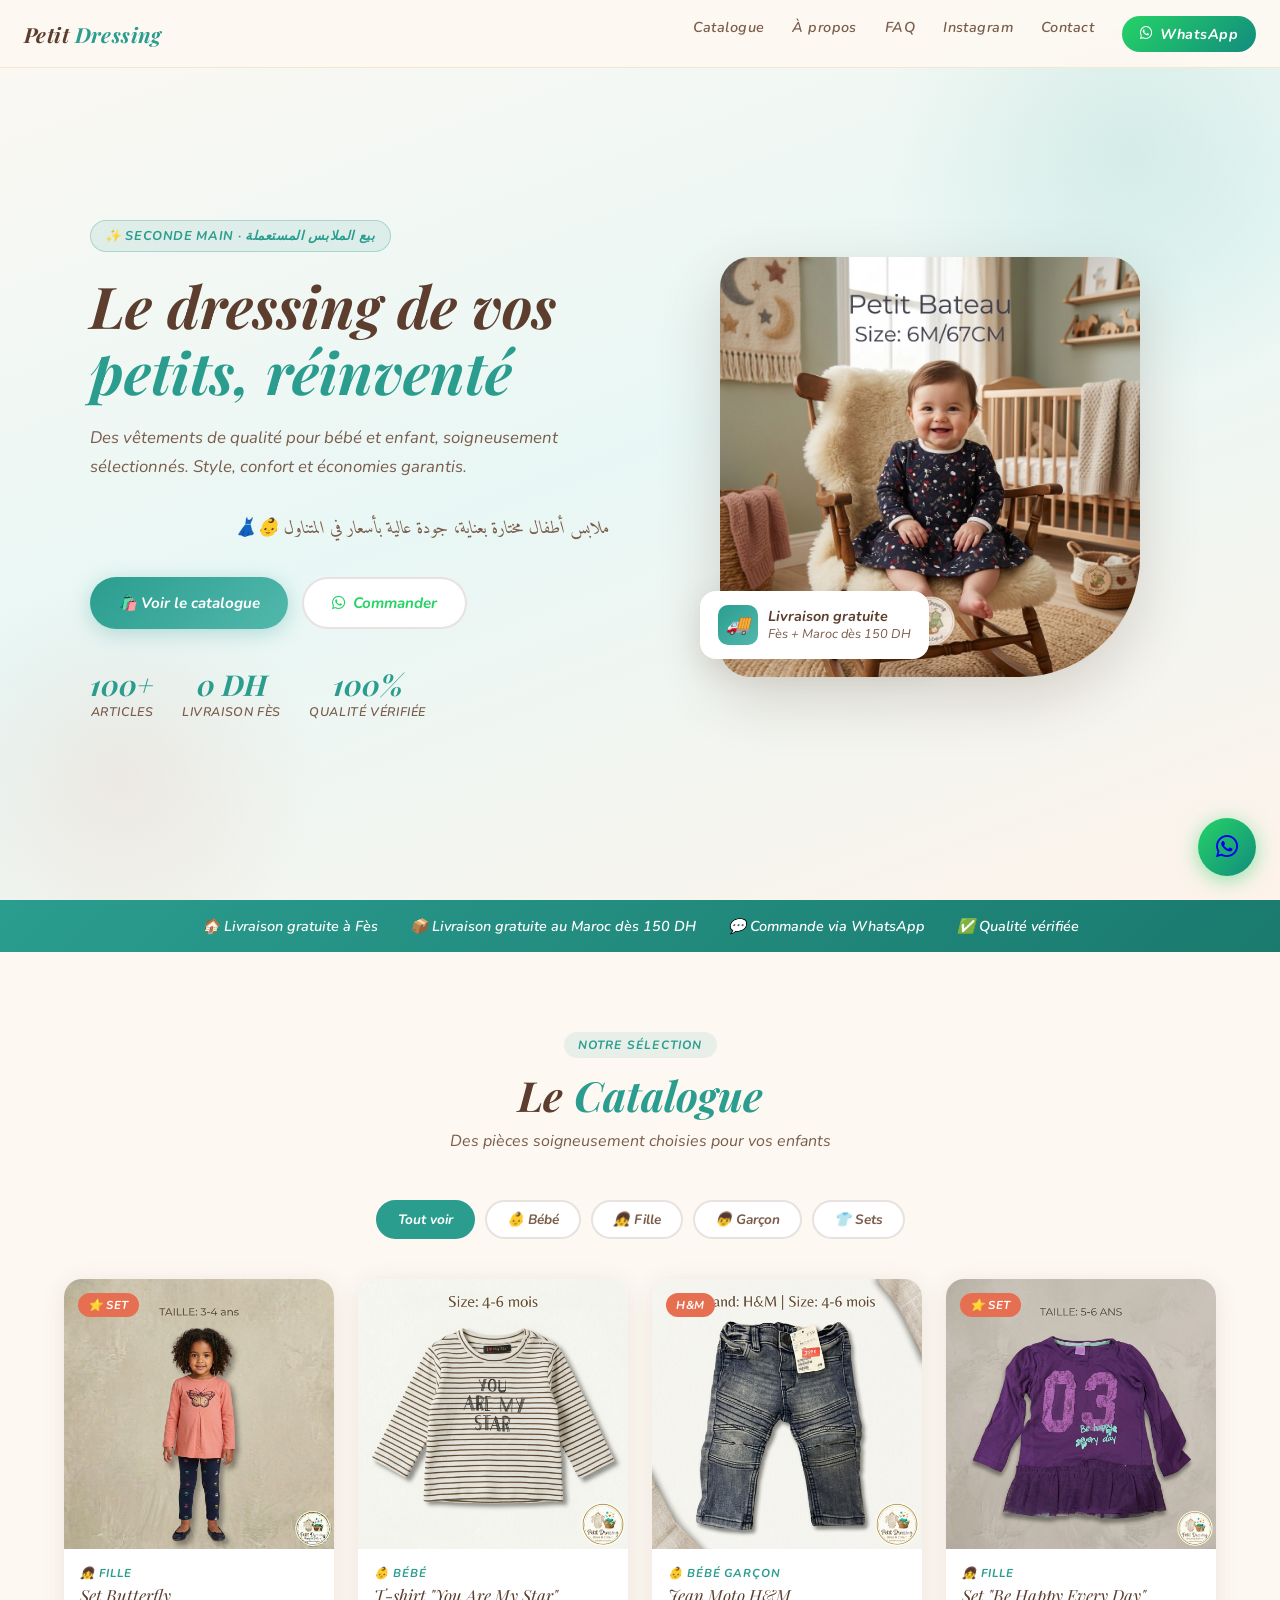
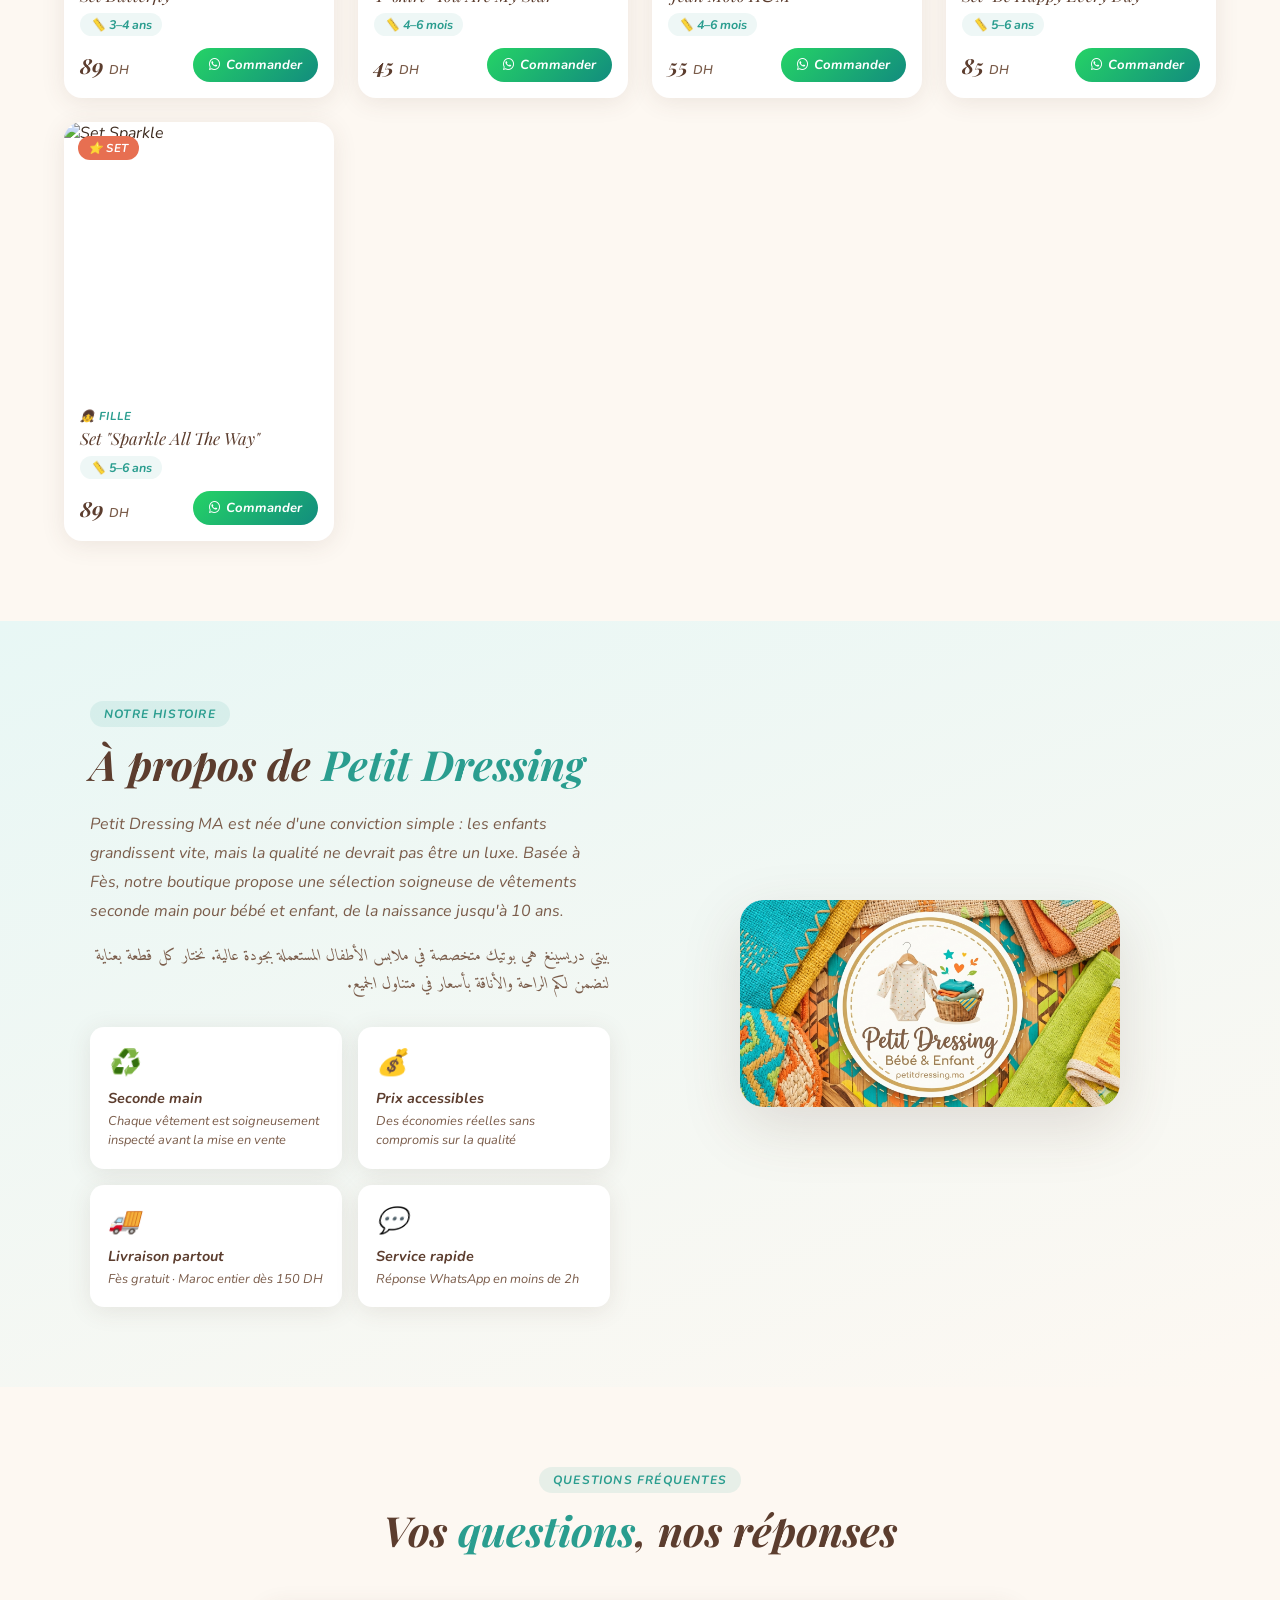
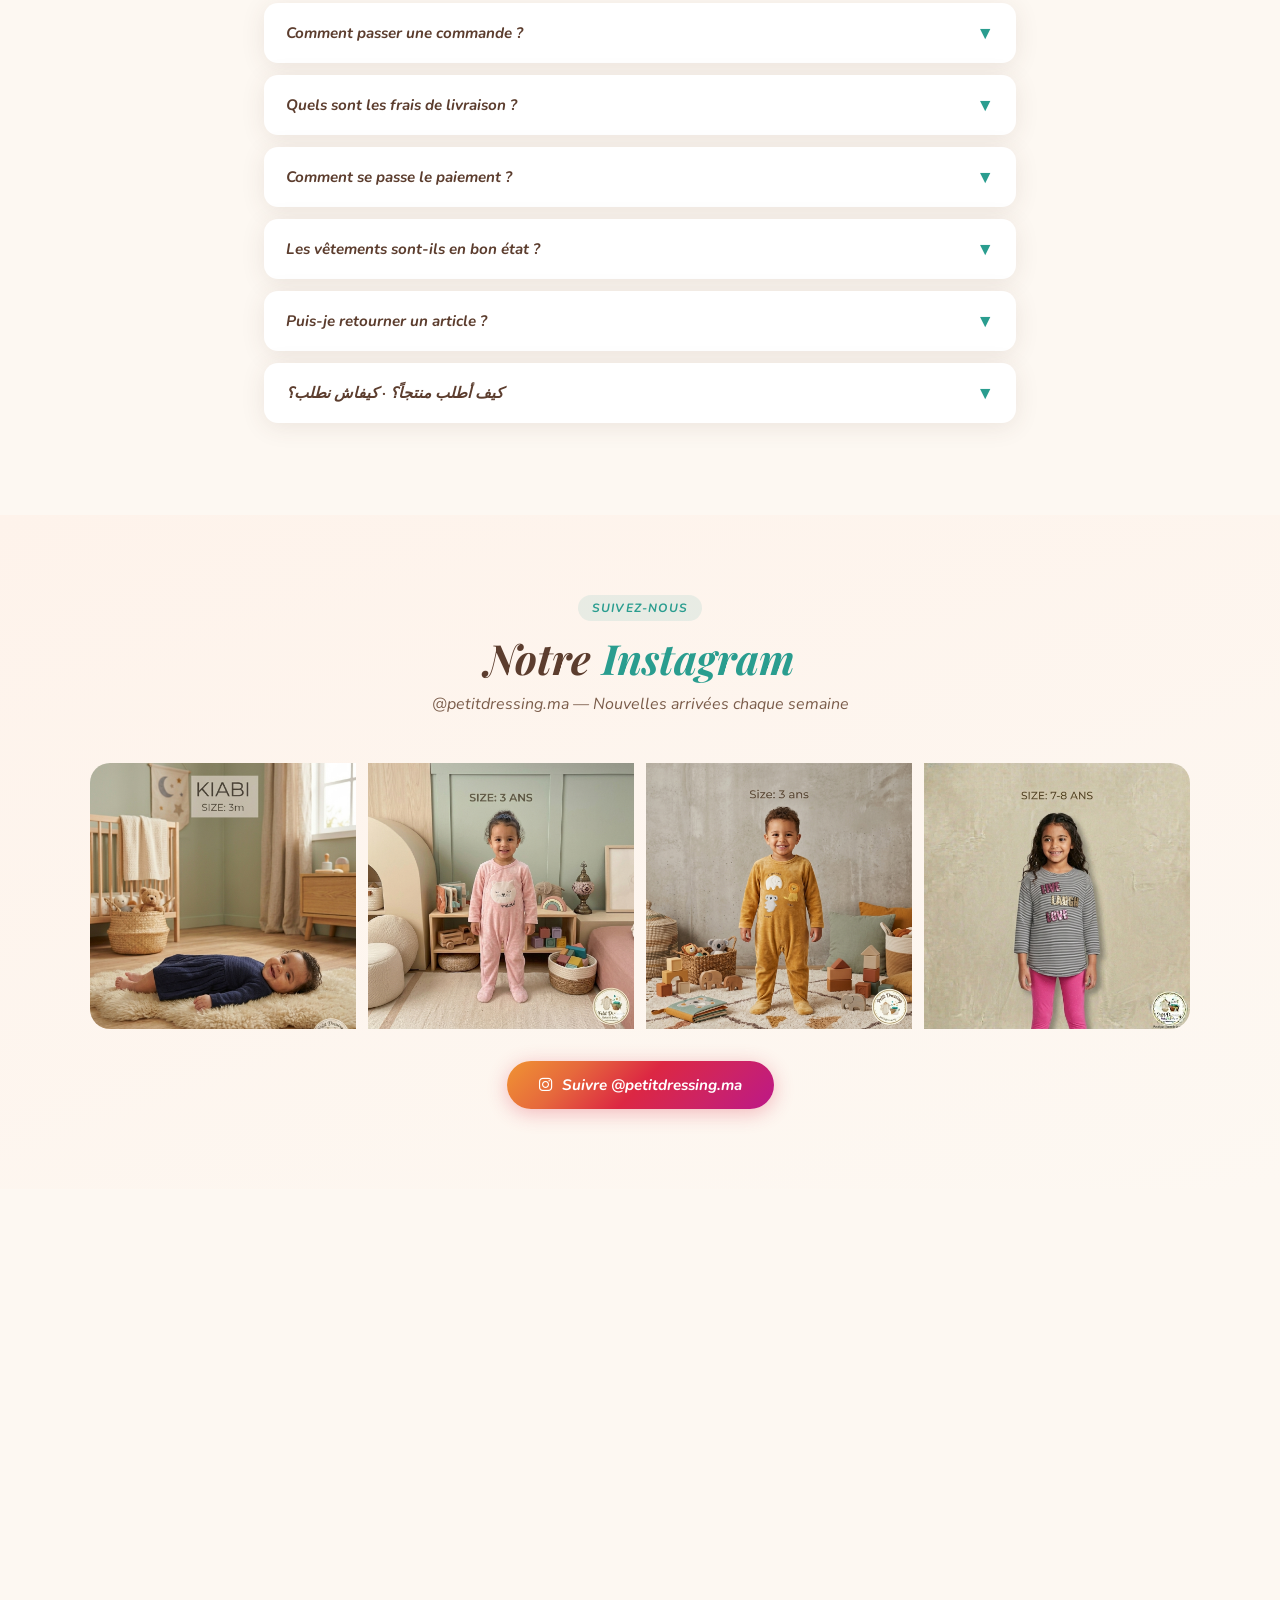
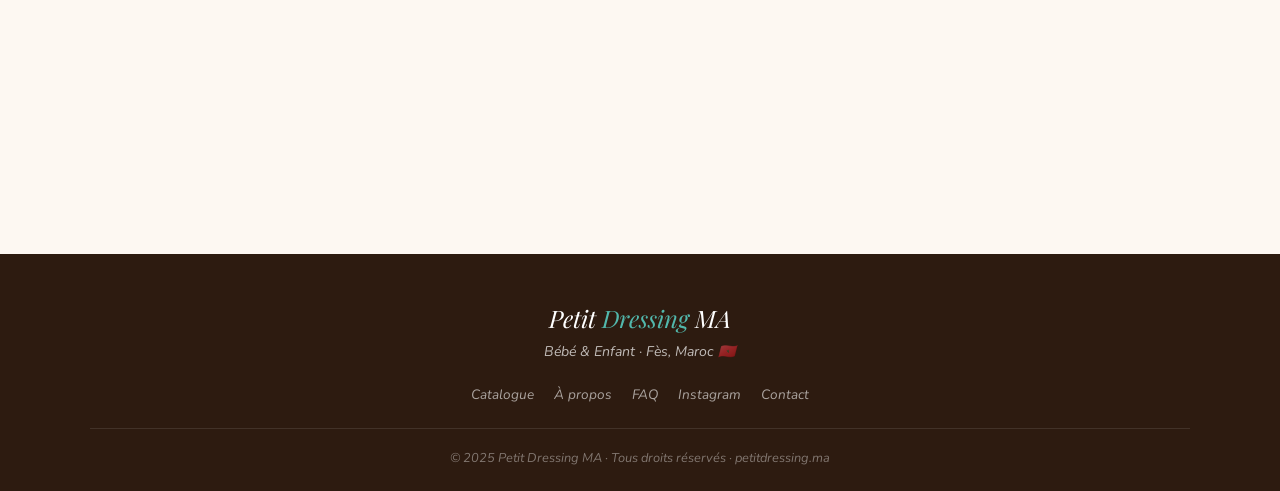
==== commit 58faa43f: "sync full project" ====
--- a/index.html
+++ b/index.html
@@ -1,343 +1,1528 @@
 <!DOCTYPE html>
-<html lang="fr">
+<html lang="fr" dir="ltr">
+
 <head>
   <meta charset="UTF-8">
   <meta name="viewport" content="width=device-width, initial-scale=1.0">
-  <meta name="description" content="Petit Dressing MA — Vêtements seconde main pour bébé et enfant à Fès. Livraison gratuite Fès, partout au Maroc dès 150 DH.">
-  <meta name="keywords" content="vêtements enfants occasion Maroc, Fès, seconde main, bébé, fille, garçon">
-  <title>Petit Dressing MA — Bébé & Enfant</title>
-  <link rel="stylesheet" href="css/style.css">
+  <title>Petit Dressing MA – Bébé & Enfant</title>
+  <meta name="description"
+    content="Vêtements seconde main de qualité pour bébé et enfant à Fès. Livraison gratuite à Fès et partout au Maroc dès 150 DH.">
+  <link rel="preconnect" href="https://fonts.googleapis.com">
+  <link
+    href="https://fonts.googleapis.com/css2?family=Playfair+Display:ital,wght@0,400;0,700;1,400&family=Nunito:wght@300;400;600;700&family=Amiri:wght@400;700&display=swap"
+    rel="stylesheet">
+  <link rel="stylesheet" href="https://cdnjs.cloudflare.com/ajax/libs/font-awesome/6.5.0/css/all.min.css">
+  <style>
+    :root {
+      --brown: #5c3d2e;
+      --teal: #2a9d8f;
+      --teal-light: #52b8ac;
+      --orange: #e76f51;
+      --yellow: #f4a261;
+      --cream: #fdf8f2;
+      --gold: #c9a84c;
+      --dark: #2d1b10;
+      --text: #3d2b1f;
+      --text-light: #7a5c4a;
+      --white: #ffffff;
+      --shadow: 0 4px 24px rgba(92, 61, 46, 0.10);
+      --radius: 18px;
+    }
+
+    * {
+      margin: 0;
+      padding: 0;
+      box-sizing: border-box;
+      font-style: italic;
+    }
+
+    html {
+      scroll-behavior: smooth;
+    }
+
+    body {
+      font-family: 'Nunito', sans-serif;
+      background: var(--cream);
+      color: var(--text);
+      overflow-x: hidden;
+    }
+
+    /* ========== NAVBAR ========== */
+    nav {
+      position: fixed;
+      top: 0;
+      left: 0;
+      right: 0;
+      z-index: 100;
+      background: rgba(253, 248, 242, 0.95);
+      backdrop-filter: blur(12px);
+      border-bottom: 1px solid rgba(201, 168, 76, 0.2);
+      padding: 0 24px;
+      display: flex;
+      align-items: center;
+      justify-content: space-between;
+      height: 68px;
+      transition: box-shadow 0.3s;
+    }
+
+    nav.scrolled {
+      box-shadow: 0 2px 20px rgba(92, 61, 46, 0.12);
+    }
+
+    .nav-logo {
+      font-family: 'Playfair Display', serif;
+      font-size: 1.3rem;
+      color: var(--brown);
+      font-weight: 700;
+      letter-spacing: 0.02em;
+    }
+
+    .nav-logo span {
+      color: var(--teal);
+    }
+
+    .nav-links {
+      display: flex;
+      gap: 28px;
+      list-style: none;
+    }
+
+    .nav-links a {
+      text-decoration: none;
+      color: var(--text-light);
+      font-size: 0.9rem;
+      font-weight: 600;
+      transition: color 0.2s;
+      letter-spacing: 0.03em;
+    }
+
+    .nav-links a:hover {
+      color: var(--teal);
+    }
+
+    .nav-wa {
+      background: linear-gradient(135deg, #25d366, #128c7e);
+      color: white !important;
+      padding: 8px 18px;
+      border-radius: 50px;
+      font-weight: 700 !important;
+      display: flex;
+      align-items: center;
+      gap: 6px;
+      transition: transform 0.2s, box-shadow 0.2s !important;
+    }
+
+    .nav-wa:hover {
+      transform: translateY(-2px);
+      box-shadow: 0 4px 16px rgba(37, 211, 102, 0.4) !important;
+    }
+
+    .hamburger {
+      display: none;
+      flex-direction: column;
+      gap: 5px;
+      cursor: pointer;
+      padding: 4px;
+    }
+
+    .hamburger span {
+      display: block;
+      width: 24px;
+      height: 2px;
+      background: var(--brown);
+      border-radius: 2px;
+      transition: 0.3s;
+    }
+
+    .mobile-menu {
+      display: none;
+      position: fixed;
+      top: 68px;
+      left: 0;
+      right: 0;
+      background: var(--cream);
+      border-bottom: 2px solid var(--gold);
+      padding: 20px 24px;
+      z-index: 99;
+      flex-direction: column;
+      gap: 16px;
+    }
+
+    .mobile-menu.open {
+      display: flex;
+    }
+
+    .mobile-menu a {
+      text-decoration: none;
+      color: var(--text);
+      font-weight: 600;
+      font-size: 1rem;
+      padding: 8px 0;
+      border-bottom: 1px solid rgba(201, 168, 76, 0.2);
+    }
+
+    /* ========== HERO ========== */
+    .hero {
+      min-height: 100vh;
+      background: linear-gradient(160deg, #fdf8f2 0%, #e8f7f5 50%, #fef3eb 100%);
+      display: flex;
+      align-items: center;
+      padding: 100px 24px 60px;
+      position: relative;
+      overflow: hidden;
+    }
+
+    .hero::before {
+      content: '';
+      position: absolute;
+      top: -100px;
+      right: -100px;
+      width: 500px;
+      height: 500px;
+      background: radial-gradient(circle, rgba(42, 157, 143, 0.12) 0%, transparent 70%);
+      border-radius: 50%;
+    }
+
+    .hero::after {
+      content: '';
+      position: absolute;
+      bottom: -80px;
+      left: -80px;
+      width: 400px;
+      height: 400px;
+      background: radial-gradient(circle, rgba(231, 111, 81, 0.10) 0%, transparent 70%);
+      border-radius: 50%;
+    }
+
+    .hero-content {
+      max-width: 1100px;
+      margin: 0 auto;
+      display: grid;
+      grid-template-columns: 1fr 1fr;
+      gap: 60px;
+      align-items: center;
+      position: relative;
+      z-index: 1;
+    }
+
+    .hero-badge {
+      display: inline-flex;
+      align-items: center;
+      gap: 8px;
+      background: rgba(42, 157, 143, 0.1);
+      border: 1px solid rgba(42, 157, 143, 0.3);
+      color: var(--teal);
+      font-size: 0.8rem;
+      font-weight: 700;
+      padding: 6px 14px;
+      border-radius: 50px;
+      margin-bottom: 20px;
+      letter-spacing: 0.05em;
+      text-transform: uppercase;
+    }
+
+    .hero-title {
+      font-family: 'Playfair Display', serif;
+      font-size: clamp(2.2rem, 5vw, 3.6rem);
+      line-height: 1.15;
+      color: var(--brown);
+      margin-bottom: 20px;
+    }
+
+    .hero-title em {
+      font-style: italic;
+      color: var(--teal);
+    }
+
+    .hero-subtitle {
+      font-size: 1.05rem;
+      color: var(--text-light);
+      line-height: 1.7;
+      margin-bottom: 32px;
+    }
+
+    .hero-subtitle-ar {
+      font-family: 'Amiri', serif;
+      font-size: 1.1rem;
+      color: var(--text-light);
+      line-height: 1.8;
+      margin-bottom: 32px;
+      direction: rtl;
+      text-align: right;
+    }
+
+    .hero-actions {
+      display: flex;
+      gap: 14px;
+      flex-wrap: wrap;
+    }
+
+    .btn-primary {
+      background: linear-gradient(135deg, var(--teal), var(--teal-light));
+      color: white;
+      padding: 14px 28px;
+      border-radius: 50px;
+      text-decoration: none;
+      font-weight: 700;
+      font-size: 0.95rem;
+      display: inline-flex;
+      align-items: center;
+      gap: 8px;
+      transition: transform 0.2s, box-shadow 0.2s;
+      box-shadow: 0 4px 20px rgba(42, 157, 143, 0.3);
+    }
+
+    .btn-primary:hover {
+      transform: translateY(-3px);
+      box-shadow: 0 8px 28px rgba(42, 157, 143, 0.4);
+    }
+
+    .btn-secondary {
+      background: white;
+      color: var(--brown);
+      padding: 14px 28px;
+      border-radius: 50px;
+      text-decoration: none;
+      font-weight: 700;
+      font-size: 0.95rem;
+      display: inline-flex;
+      align-items: center;
+      gap: 8px;
+      border: 2px solid rgba(92, 61, 46, 0.15);
+      transition: transform 0.2s, border-color 0.2s;
+    }
+
+    .btn-secondary:hover {
+      transform: translateY(-3px);
+      border-color: var(--brown);
+    }
+
+    .hero-stats {
+      display: flex;
+      gap: 28px;
+      margin-top: 36px;
+    }
+
+    .stat {
+      text-align: center;
+    }
+
+    .stat-num {
+      font-family: 'Playfair Display', serif;
+      font-size: 1.8rem;
+      font-weight: 700;
+      color: var(--teal);
+    }
+
+    .stat-label {
+      font-size: 0.78rem;
+      color: var(--text-light);
+      font-weight: 600;
+      text-transform: uppercase;
+      letter-spacing: 0.05em;
+    }
+
+    .hero-visual {
+      position: relative;
+      display: flex;
+      align-items: center;
+      justify-content: center;
+    }
+
+    .hero-img-wrap {
+      position: relative;
+      width: 100%;
+      max-width: 420px;
+    }
+
+    .hero-img-main {
+      width: 100%;
+      border-radius: 30px 30px 120px 30px;
+      box-shadow: 0 20px 60px rgba(92, 61, 46, 0.2);
+      object-fit: cover;
+      aspect-ratio: 1;
+    }
+
+    .hero-img-badge {
+      position: absolute;
+      bottom: 24px;
+      left: -20px;
+      background: white;
+      border-radius: 16px;
+      padding: 14px 18px;
+      box-shadow: 0 8px 30px rgba(92, 61, 46, 0.15);
+      display: flex;
+      align-items: center;
+      gap: 10px;
+    }
+
+    .hero-img-badge-icon {
+      width: 40px;
+      height: 40px;
+      background: linear-gradient(135deg, var(--teal), var(--teal-light));
+      border-radius: 10px;
+      display: flex;
+      align-items: center;
+      justify-content: center;
+      font-size: 1.2rem;
+    }
+
+    .hero-img-badge-text {
+      font-size: 0.8rem;
+      line-height: 1.4;
+    }
+
+    .hero-img-badge-text strong {
+      display: block;
+      color: var(--brown);
+      font-size: 0.9rem;
+    }
+
+    .hero-img-badge-text span {
+      color: var(--text-light);
+    }
+
+    /* ========== DELIVERY BANNER ========== */
+    .delivery-banner {
+      background: linear-gradient(135deg, var(--teal), #1a7a6e);
+      color: white;
+      padding: 16px 24px;
+      text-align: center;
+    }
+
+    .delivery-inner {
+      max-width: 1100px;
+      margin: 0 auto;
+      display: flex;
+      align-items: center;
+      justify-content: center;
+      gap: 32px;
+      flex-wrap: wrap;
+    }
+
+    .delivery-item {
+      display: flex;
+      align-items: center;
+      gap: 8px;
+      font-size: 0.9rem;
+      font-weight: 600;
+    }
+
+    /* ========== SECTION TITLES ========== */
+    .section-header {
+      text-align: center;
+      margin-bottom: 48px;
+    }
+
+    .section-tag {
+      display: inline-block;
+      background: rgba(42, 157, 143, 0.1);
+      color: var(--teal);
+      font-size: 0.75rem;
+      font-weight: 700;
+      letter-spacing: 0.1em;
+      text-transform: uppercase;
+      padding: 5px 14px;
+      border-radius: 50px;
+      margin-bottom: 12px;
+    }
+
+    .section-title {
+      font-family: 'Playfair Display', serif;
+      font-size: clamp(1.8rem, 3.5vw, 2.6rem);
+      color: var(--brown);
+      line-height: 1.2;
+    }
+
+    .section-title em {
+      color: var(--teal);
+      font-style: italic;
+    }
+
+    .section-sub {
+      color: var(--text-light);
+      margin-top: 10px;
+      font-size: 1rem;
+    }
+
+    /* ========== CATALOGUE ========== */
+    #catalogue {
+      padding: 80px 24px;
+      max-width: 1200px;
+      margin: 0 auto;
+    }
+
+    .filters {
+      display: flex;
+      gap: 10px;
+      flex-wrap: wrap;
+      justify-content: center;
+      margin-bottom: 40px;
+    }
+
+    .filter-btn {
+      padding: 8px 20px;
+      border-radius: 50px;
+      border: 2px solid rgba(92, 61, 46, 0.15);
+      background: white;
+      color: var(--text-light);
+      font-family: 'Nunito', sans-serif;
+      font-weight: 700;
+      font-size: 0.85rem;
+      cursor: pointer;
+      transition: all 0.2s;
+    }
+
+    .filter-btn.active,
+    .filter-btn:hover {
+      background: var(--teal);
+      color: white;
+      border-color: var(--teal);
+    }
+
+    .products-grid {
+      display: grid;
+      grid-template-columns: repeat(auto-fill, minmax(260px, 1fr));
+      gap: 24px;
+    }
+
+    .product-card {
+      background: white;
+      border-radius: var(--radius);
+      overflow: hidden;
+      box-shadow: var(--shadow);
+      transition: transform 0.3s, box-shadow 0.3s;
+      position: relative;
+    }
+
+    .product-card:hover {
+      transform: translateY(-6px);
+      box-shadow: 0 12px 40px rgba(92, 61, 46, 0.15);
+    }
+
+    .product-badge {
+      position: absolute;
+      top: 14px;
+      left: 14px;
+      background: var(--orange);
+      color: white;
+      font-size: 0.72rem;
+      font-weight: 700;
+      padding: 4px 10px;
+      border-radius: 50px;
+      text-transform: uppercase;
+      letter-spacing: 0.05em;
+      z-index: 2;
+    }
+
+    .product-img {
+      width: 100%;
+      aspect-ratio: 1;
+      object-fit: cover;
+      display: block;
+    }
+
+    .product-img-placeholder {
+      width: 100%;
+      aspect-ratio: 1;
+      background: linear-gradient(135deg, #f0f9f8, #e8f7f5);
+      display: flex;
+      align-items: center;
+      justify-content: center;
+      font-size: 3rem;
+    }
+
+    .product-info {
+      padding: 16px;
+    }
+
+    .product-category {
+      font-size: 0.72rem;
+      font-weight: 700;
+      letter-spacing: 0.08em;
+      text-transform: uppercase;
+      color: var(--teal);
+      margin-bottom: 4px;
+    }
+
+    .product-name {
+      font-family: 'Playfair Display', serif;
+      font-size: 1.05rem;
+      color: var(--brown);
+      margin-bottom: 6px;
+      line-height: 1.3;
+    }
+
+    .product-size {
+      display: inline-flex;
+      align-items: center;
+      gap: 4px;
+      background: rgba(42, 157, 143, 0.08);
+      color: var(--teal);
+      font-size: 0.78rem;
+      font-weight: 700;
+      padding: 3px 10px;
+      border-radius: 50px;
+      margin-bottom: 12px;
+    }
+
+    .product-footer {
+      display: flex;
+      align-items: center;
+      justify-content: space-between;
+    }
+
+    .product-price {
+      font-family: 'Playfair Display', serif;
+      font-size: 1.3rem;
+      font-weight: 700;
+      color: var(--brown);
+    }
+
+    .product-price span {
+      font-size: 0.8rem;
+      font-family: 'Nunito', sans-serif;
+      color: var(--text-light);
+      font-weight: 600;
+    }
+
+    .btn-order {
+      background: linear-gradient(135deg, #25d366, #128c7e);
+      color: white;
+      border: none;
+      padding: 8px 16px;
+      border-radius: 50px;
+      font-family: 'Nunito', sans-serif;
+      font-weight: 700;
+      font-size: 0.82rem;
+      cursor: pointer;
+      display: flex;
+      align-items: center;
+      gap: 6px;
+      transition: transform 0.2s, box-shadow 0.2s;
+      text-decoration: none;
+    }
+
+    .btn-order:hover {
+      transform: scale(1.05);
+      box-shadow: 0 4px 16px rgba(37, 211, 102, 0.4);
+    }
+
+    .hidden {
+      display: none !important;
+    }
+
+    /* ========== ABOUT ========== */
+    #about {
+      background: linear-gradient(160deg, #e8f7f5 0%, #fdf8f2 100%);
+      padding: 80px 24px;
+    }
+
+    .about-inner {
+      max-width: 1100px;
+      margin: 0 auto;
+      display: grid;
+      grid-template-columns: 1fr 1fr;
+      gap: 60px;
+      align-items: center;
+    }
+
+    .about-text p {
+      color: var(--text-light);
+      line-height: 1.8;
+      margin-bottom: 16px;
+      font-size: 1rem;
+    }
+
+    .about-text-ar {
+      direction: rtl;
+      font-family: 'Amiri', serif;
+      font-size: 1.05rem;
+      color: var(--text-light);
+      line-height: 1.9;
+      margin-bottom: 16px;
+    }
+
+    .about-values {
+      display: grid;
+      grid-template-columns: 1fr 1fr;
+      gap: 16px;
+      margin-top: 28px;
+    }
+
+    .value-card {
+      background: white;
+      border-radius: 14px;
+      padding: 18px;
+      box-shadow: var(--shadow);
+    }
+
+    .value-icon {
+      font-size: 1.6rem;
+      margin-bottom: 8px;
+    }
+
+    .value-title {
+      font-weight: 700;
+      color: var(--brown);
+      font-size: 0.9rem;
+      margin-bottom: 4px;
+    }
+
+    .value-desc {
+      font-size: 0.8rem;
+      color: var(--text-light);
+      line-height: 1.5;
+    }
+
+    .about-logo-wrap {
+      display: flex;
+      align-items: center;
+      justify-content: center;
+    }
+
+    .about-logo-wrap img {
+      width: 100%;
+      max-width: 380px;
+      border-radius: 24px;
+      box-shadow: 0 20px 60px rgba(92, 61, 46, 0.15);
+    }
+
+    /* ========== FAQ ========== */
+    #faq {
+      padding: 80px 24px;
+      max-width: 800px;
+      margin: 0 auto;
+    }
+
+    .faq-item {
+      background: white;
+      border-radius: 14px;
+      margin-bottom: 12px;
+      box-shadow: var(--shadow);
+      overflow: hidden;
+    }
+
+    .faq-question {
+      padding: 18px 22px;
+      cursor: pointer;
+      display: flex;
+      align-items: center;
+      justify-content: space-between;
+      font-weight: 700;
+      color: var(--brown);
+      font-size: 0.95rem;
+    }
+
+    .faq-question:hover {
+      color: var(--teal);
+    }
+
+    .faq-arrow {
+      font-size: 1.1rem;
+      transition: transform 0.3s;
+      color: var(--teal);
+      flex-shrink: 0;
+    }
+
+    .faq-item.open .faq-arrow {
+      transform: rotate(180deg);
+    }
+
+    .faq-answer {
+      max-height: 0;
+      overflow: hidden;
+      transition: max-height 0.4s ease;
+    }
+
+    .faq-item.open .faq-answer {
+      max-height: 300px;
+    }
+
+    .faq-answer-inner {
+      padding: 0 22px 18px;
+      color: var(--text-light);
+      line-height: 1.7;
+      font-size: 0.92rem;
+    }
+
+    /* ========== INSTAGRAM ========== */
+    #instagram {
+      padding: 80px 24px;
+      background: linear-gradient(160deg, #fef3eb 0%, #fdf8f2 100%);
+    }
+
+    .insta-inner {
+      max-width: 1100px;
+      margin: 0 auto;
+    }
+
+    .insta-grid {
+      display: grid;
+      grid-template-columns: repeat(4, 1fr);
+      gap: 12px;
+      border-radius: 20px;
+      overflow: hidden;
+    }
+
+    .insta-item {
+      aspect-ratio: 1;
+      background: linear-gradient(135deg, #e8f7f5, #fef3eb);
+      display: flex;
+      align-items: center;
+      justify-content: center;
+      font-size: 2rem;
+      position: relative;
+      overflow: hidden;
+      cursor: pointer;
+    }
+
+    .insta-item img {
+      width: 100%;
+      height: 100%;
+      object-fit: cover;
+      transition: transform 0.4s;
+    }
+
+    .insta-item:hover img {
+      transform: scale(1.08);
+    }
+
+    .insta-overlay {
+      position: absolute;
+      inset: 0;
+      background: rgba(42, 157, 143, 0.7);
+      display: flex;
+      align-items: center;
+      justify-content: center;
+      opacity: 0;
+      transition: opacity 0.3s;
+    }
+
+    .insta-item:hover .insta-overlay {
+      opacity: 1;
+    }
+
+    .insta-follow {
+      display: flex;
+      align-items: center;
+      justify-content: center;
+      margin-top: 32px;
+    }
+
+    .btn-insta {
+      background: linear-gradient(135deg, #f09433 0%, #e6683c 25%, #dc2743 50%, #cc2366 75%, #bc1888 100%);
+      color: white;
+      padding: 14px 32px;
+      border-radius: 50px;
+      text-decoration: none;
+      font-weight: 700;
+      font-size: 0.95rem;
+      display: inline-flex;
+      align-items: center;
+      gap: 10px;
+      transition: transform 0.2s, box-shadow 0.2s;
+      box-shadow: 0 4px 20px rgba(220, 39, 67, 0.3);
+    }
+
+    .btn-insta:hover {
+      transform: translateY(-3px);
+      box-shadow: 0 8px 28px rgba(220, 39, 67, 0.4);
+    }
+
+    /* ========== CONTACT ========== */
+    #contact {
+      padding: 80px 24px;
+      max-width: 800px;
+      margin: 0 auto;
+      text-align: center;
+    }
+
+    .contact-card {
+      background: white;
+      border-radius: 24px;
+      padding: 48px 40px;
+      box-shadow: 0 8px 40px rgba(92, 61, 46, 0.10);
+    }
+
+    .contact-methods {
+      display: grid;
+      grid-template-columns: 1fr 1fr;
+      gap: 16px;
+      margin-top: 32px;
+    }
+
+    .contact-method {
+      padding: 22px;
+      border-radius: 16px;
+      border: 2px solid rgba(42, 157, 143, 0.15);
+      text-decoration: none;
+      color: var(--text);
+      transition: all 0.2s;
+      display: flex;
+      flex-direction: column;
+      align-items: center;
+      gap: 10px;
+    }
+
+    .contact-method:hover {
+      border-color: var(--teal);
+      background: rgba(42, 157, 143, 0.04);
+      transform: translateY(-3px);
+    }
+
+    .contact-method-icon {
+      font-size: 2rem;
+    }
+
+    .contact-method-title {
+      font-weight: 700;
+      color: var(--brown);
+      font-size: 0.95rem;
+    }
+
+    .contact-method-sub {
+      font-size: 0.82rem;
+      color: var(--text-light);
+    }
+
+    /* ========== FOOTER ========== */
+    footer {
+      background: var(--dark);
+      color: rgba(255, 255, 255, 0.7);
+      padding: 48px 24px 24px;
+      text-align: center;
+    }
+
+    .footer-inner {
+      max-width: 1100px;
+      margin: 0 auto;
+    }
+
+    .footer-logo {
+      font-family: 'Playfair Display', serif;
+      font-size: 1.5rem;
+      color: white;
+      margin-bottom: 8px;
+    }
+
+    .footer-logo span {
+      color: var(--teal-light);
+    }
+
+    .footer-tagline {
+      font-size: 0.88rem;
+      margin-bottom: 24px;
+    }
+
+    .footer-links {
+      display: flex;
+      gap: 20px;
+      justify-content: center;
+      flex-wrap: wrap;
+      margin-bottom: 24px;
+    }
+
+    .footer-links a {
+      color: rgba(255, 255, 255, 0.6);
+      text-decoration: none;
+      font-size: 0.85rem;
+      transition: color 0.2s;
+    }
+
+    .footer-links a:hover {
+      color: var(--teal-light);
+    }
+
+    .footer-bottom {
+      border-top: 1px solid rgba(255, 255, 255, 0.1);
+      padding-top: 20px;
+      font-size: 0.8rem;
+      color: rgba(255, 255, 255, 0.4);
+    }
+
+    /* ========== WHATSAPP FLOAT ========== */
+    .wa-float {
+      position: fixed;
+      bottom: 24px;
+      right: 24px;
+      z-index: 200;
+      width: 58px;
+      height: 58px;
+      background: linear-gradient(135deg, #25d366, #128c7e);
+      border-radius: 50%;
+      display: flex;
+      align-items: center;
+      justify-content: center;
+      font-size: 1.6rem;
+      box-shadow: 0 4px 20px rgba(37, 211, 102, 0.5);
+      text-decoration: none;
+      animation: pulse-wa 2s infinite;
+      transition: transform 0.2s;
+    }
+
+    .wa-float:hover {
+      transform: scale(1.1);
+    }
+
+    @keyframes pulse-wa {
+
+      0%,
+      100% {
+        box-shadow: 0 4px 20px rgba(37, 211, 102, 0.5);
+      }
+
+      50% {
+        box-shadow: 0 4px 32px rgba(37, 211, 102, 0.8), 0 0 0 8px rgba(37, 211, 102, 0.1);
+      }
+    }
+
+    /* ========== ANIMATIONS ========== */
+    .fade-in {
+      opacity: 0;
+      transform: translateY(30px);
+      transition: opacity 0.6s ease, transform 0.6s ease;
+    }
+
+    .fade-in.visible {
+      opacity: 1;
+      transform: translateY(0);
+    }
+
+    /* ========== RESPONSIVE ========== */
+    @media (max-width: 768px) {
+      .nav-links {
+        display: none;
+      }
+
+      .hamburger {
+        display: flex;
+      }
+
+      .hero-content {
+        grid-template-columns: 1fr;
+        gap: 36px;
+      }
+
+      .hero-visual {
+        order: -1;
+      }
+
+      .hero-img-main {
+        border-radius: 20px;
+      }
+
+      .hero-stats {
+        justify-content: center;
+      }
+
+      .about-inner {
+        grid-template-columns: 1fr;
+      }
+
+      .about-logo-wrap {
+        order: -1;
+      }
+
+      .insta-grid {
+        grid-template-columns: repeat(2, 1fr);
+      }
+
+      .contact-methods {
+        grid-template-columns: 1fr;
+      }
+
+      .delivery-inner {
+        gap: 12px;
+      }
+    }
+
+    @media (max-width: 480px) {
+      .products-grid {
+        grid-template-columns: repeat(2, 1fr);
+        gap: 12px;
+      }
+
+      .about-values {
+        grid-template-columns: 1fr;
+      }
+
+      .contact-card {
+        padding: 28px 20px;
+      }
+    }
+  </style>
 </head>
+
 <body>
 
-<!-- ===== NAVBAR ===== -->
-<nav class="navbar" id="navbar">
-  <div class="nav-inner">
+  <!-- NAVBAR -->
+  <nav id="navbar">
     <div class="nav-logo">Petit <span>Dressing</span></div>
     <ul class="nav-links">
-      <li><a href="catalogue.html">Catalogue</a></li>
-      <li><a href="index.html#categories">Catégories</a></li>
-      <li><a href="index.html#about">À propos</a></li>
-      <li><a href="contact.html">Contact</a></li>
-      <li><a href="https://wa.me/212600000000" target="_blank" class="nav-wa">📱 Commander</a></li>
+      <li><a href="#catalogue">Catalogue</a></li>
+      <li><a href="#about">À propos</a></li>
+      <li><a href="#faq">FAQ</a></li>
+      <li><a href="#instagram">Instagram</a></li>
+      <li><a href="#contact">Contact</a></li>
+      <li><a href="https://wa.me/212715464954" class="nav-wa" target="_blank"><i
+            class="fab fa-whatsapp"></i>WhatsApp</a></li>
     </ul>
-    <button class="hamburger" id="hamburger" aria-label="Menu">
+    <div class="hamburger" onclick="toggleMenu()">
       <span></span><span></span><span></span>
-    </button>
+    </div>
+  </nav>
+
+  <!-- MOBILE MENU -->
+  <div class="mobile-menu" id="mobileMenu">
+    <a href="#catalogue" onclick="toggleMenu()">🛍️ Catalogue</a>
+    <a href="#about" onclick="toggleMenu()">💛 À propos</a>
+    <a href="#faq" onclick="toggleMenu()">❓ FAQ</a>
+    <a href="#instagram" onclick="toggleMenu()"><i class="fab fa-instagram"></i> Instagram</a>
+    <a href="#contact" onclick="toggleMenu()">📞 Contact</a>
+    <a href="https://wa.me/212715464954" target="_blank" style="color:#25d366;"><i class="fab fa-whatsapp"></i>
+      Commander sur WhatsApp</a>
   </div>
-</nav>
-
-<!-- ===== MOBILE MENU ===== -->
-<div class="mobile-menu" id="mobileMenu">
-  <a href="catalogue.html">Catalogue</a>
-  <a href="index.html#categories">Catégories</a>
-  <a href="index.html#about">À propos</a>
-  <a href="contact.html">Contact</a>
-  <a href="https://wa.me/212600000000" target="_blank">📱 Commander sur WhatsApp</a>
-</div>
-
-<!-- ===== DELIVERY BANNER ===== -->
-<div class="delivery-banner">
-  <div class="delivery-banner-inner">
-    <div class="delivery-item">🏠 Livraison gratuite à Fès</div>
-    <div class="delivery-item">📦 Gratuite partout au Maroc dès 150 DH</div>
-    <div class="delivery-item">✅ Qualité vérifiée · جودة مضمونة</div>
-  </div>
-</div>
-
-<!-- ===== HERO ===== -->
-<section class="hero">
-  <img src="images/banners/hero.jpg" alt="Petit Dressing MA" class="hero-img" onerror="this.style.display='none'">
-  <div class="hero-overlay"></div>
-  <div class="hero-content">
-    <span class="hero-tag">✦ Seconde main · Bébé & Enfant</span>
-    <h1 class="hero-title">
-      Le dressing de<br>vos <em>petits,</em><br>réinventé
-      <span class="hero-title-ar">أجمل الملابس لأصغر أحبائكم</span>
-    </h1>
-    <a href="catalogue.html" class="btn-hero">
-      Voir le catalogue →
-    </a>
-  </div>
-  <div class="hero-scroll">
-    <div class="hero-scroll-line"></div>
-    <span>Défiler</span>
-  </div>
-</section>
-
-<!-- ===== CATEGORIES ===== -->
-<section id="categories" style="padding: 100px 40px; max-width: 1400px; margin: 0 auto;">
-  <div class="section-header reveal">
-    <span class="section-tag">Parcourir</span>
-    <h2 class="section-title">Nos <em>Catégories</em></h2>
-    <div class="section-title-ar">تسوق حسب الفئة</div>
-  </div>
-
-  <div class="categories-grid reveal">
-
-    <a href="catalogue.html?cat=bebe" class="cat-card large">
-      <img src="images/produits/bebe/fille/0-6mois/body/placeholder.jpg"
-           onerror="this.src='images/logo/logo1.png'; this.style.objectFit='contain'; this.style.padding='40px'"
-           alt="Bébé">
-      <div class="cat-card-overlay"></div>
-      <div class="cat-card-content">
-        <span class="cat-card-tag">Shop</span>
-        <div class="cat-card-title">Bébé</div>
-        <span class="cat-card-title-ar">ملابس الأطفال الرضع · 0–24 mois</span>
-      </div>
-    </a>
-
-    <a href="catalogue.html?cat=fille" class="cat-card">
-      <img src="images/produits/fille/3-4ans/demi-saison/set-2pieces/placeholder.jpg"
-           onerror="this.src='images/logo/logo1.png'; this.style.objectFit='contain'; this.style.padding='40px'"
-           alt="Fille">
-      <div class="cat-card-overlay"></div>
-      <div class="cat-card-content">
-        <span class="cat-card-tag">Shop</span>
-        <div class="cat-card-title">Fille</div>
-        <span class="cat-card-title-ar">ملابس البنات · 2–12 ans</span>
-      </div>
-    </a>
-
-    <a href="catalogue.html?cat=garcon" class="cat-card">
-      <img src="images/produits/garcon/3-4ans/demi-saison/jean/placeholder.jpg"
-           onerror="this.src='images/logo/logo1.png'; this.style.objectFit='contain'; this.style.padding='40px'"
-           alt="Garçon">
-      <div class="cat-card-overlay"></div>
-      <div class="cat-card-content">
-        <span class="cat-card-tag">Shop</span>
-        <div class="cat-card-title">Garçon</div>
-        <span class="cat-card-title-ar">ملابس الأولاد · 2–12 ans</span>
-      </div>
-    </a>
-
-  </div>
-</section>
-
-<!-- ===== NOUVEAUTÉS ===== -->
-<section style="padding: 0 40px 100px; max-width: 1400px; margin: 0 auto;">
-  <div class="section-header reveal">
-    <span class="section-tag">Nouveautés</span>
-    <h2 class="section-title">Dernières <em>Arrivées</em></h2>
-    <div class="section-title-ar">آخر الوصولات</div>
-  </div>
-
-  <div class="produits-grid" id="produitsGrid">
-
-    <!-- Produit 1 -->
-    <div class="produit-card reveal reveal-delay-1" onclick="window.location.href='article.html?id=1'">
-      <div class="produit-img-wrap">
-        <img src="images/produits/fille/3-4ans/demi-saison/set-2pieces/fille-3-4ans-set-butterfly-001.jpg"
-             onerror="this.src='images/logo/logo1.png'; this.style.objectFit='contain'; this.style.padding='20px'"
-             alt="Set Butterfly" loading="lazy">
-        <span class="produit-badge occasion">Occasion</span>
-        <div class="produit-actions">
-          <button class="produit-action-btn" title="Commander" onclick="event.stopPropagation(); window.open('https://wa.me/212600000000?text=Bonjour, je suis intéressé(e) par le Set Butterfly (3-4 ans) à 89 DH','_blank')">📱</button>
-        </div>
-      </div>
-      <div class="produit-info">
-        <div class="produit-cat">👧 Fille · Set</div>
-        <div class="produit-name">Set Butterfly</div>
-        <div class="produit-taille">📏 3–4 ans</div>
-        <div class="produit-footer">
-          <div class="produit-prix">89 <span>DH</span></div>
-          <a href="https://wa.me/212600000000?text=Bonjour, je suis intéressé(e) par le Set Butterfly (3-4 ans) à 89 DH" target="_blank" class="btn-commander" onclick="event.stopPropagation()">Commander</a>
+
+  <!-- HERO -->
+  <section class="hero">
+    <div class="hero-content">
+      <div class="hero-text">
+        <div class="hero-badge">✨ Seconde main · بيع الملابس المستعملة</div>
+        <h1 class="hero-title">
+          Le dressing de vos<br><em>petits, réinventé</em>
+        </h1>
+        <p class="hero-subtitle">
+          Des vêtements de qualité pour bébé et enfant, soigneusement sélectionnés. Style, confort et économies
+          garantis.
+        </p>
+        <p class="hero-subtitle-ar">
+          ملابس أطفال مختارة بعناية، جودة عالية بأسعار في المتناول 👶👗
+        </p>
+        <div class="hero-actions">
+          <a href="#catalogue" class="btn-primary">🛍️ Voir le catalogue</a>
+          <a href="https://wa.me/212715464954" class="btn-secondary" target="_blank" style="color:#25d366;"><i
+              class="fab fa-whatsapp"></i>
+            Commander</a>
+        </div>
+        <div class="hero-stats">
+          <div class="stat">
+            <div class="stat-num">100+</div>
+            <div class="stat-label">Articles</div>
+          </div>
+          <div class="stat">
+            <div class="stat-num">0 DH</div>
+            <div class="stat-label">Livraison Fès</div>
+          </div>
+          <div class="stat">
+            <div class="stat-num">100%</div>
+            <div class="stat-label">Qualité vérifiée</div>
+          </div>
+        </div>
+      </div>
+      <div class="hero-visual">
+        <div class="hero-img-wrap">
+          <img src="images/produits/bebe/fille/0-6mois/ete/robe/2-6mois/3.png" alt="Petit Dressing MA"
+            class="hero-img-main">
+          <div class="hero-img-badge">
+            <div class="hero-img-badge-icon">🚚</div>
+            <div class="hero-img-badge-text">
+              <strong>Livraison gratuite</strong>
+              <span>Fès + Maroc dès 150 DH</span>
+            </div>
+          </div>
         </div>
       </div>
     </div>
-
-    <!-- Produit 2 -->
-    <div class="produit-card reveal reveal-delay-2" onclick="window.location.href='article.html?id=2'">
-      <div class="produit-img-wrap">
-        <img src="images/produits/bebe/fille/4-6mois/demi-saison/body/bebe-fille-4-6mois-tshirt-star-001.jpg"
-             onerror="this.src='images/logo/logo1.png'; this.style.objectFit='contain'; this.style.padding='20px'"
-             alt="T-shirt Star" loading="lazy">
-        <span class="produit-badge occasion">Occasion</span>
-        <div class="produit-actions">
-          <button class="produit-action-btn" title="Commander" onclick="event.stopPropagation(); window.open('https://wa.me/212600000000?text=Bonjour, je suis intéressé(e) par le T-shirt Star (4-6 mois) à 45 DH','_blank')">📱</button>
-        </div>
-      </div>
-      <div class="produit-info">
-        <div class="produit-cat">👶 Bébé</div>
-        <div class="produit-name">T-shirt "You Are My Star"</div>
-        <div class="produit-taille">📏 4–6 mois</div>
-        <div class="produit-footer">
-          <div class="produit-prix">45 <span>DH</span></div>
-          <a href="https://wa.me/212600000000?text=Bonjour, je suis intéressé(e) par le T-shirt Star (4-6 mois) à 45 DH" target="_blank" class="btn-commander" onclick="event.stopPropagation()">Commander</a>
-        </div>
-      </div>
-    </div>
-
-    <!-- Produit 3 -->
-    <div class="produit-card reveal reveal-delay-3" onclick="window.location.href='article.html?id=3'">
-      <div class="produit-img-wrap">
-        <img src="images/produits/bebe/garcon/4-6mois/demi-saison/pantalon/bebe-garcon-4-6mois-jean-hm-001.jpg"
-             onerror="this.src='images/logo/logo1.png'; this.style.objectFit='contain'; this.style.padding='20px'"
-             alt="Jean H&M" loading="lazy">
-        <span class="produit-badge">H&M</span>
-        <div class="produit-actions">
-          <button class="produit-action-btn" title="Commander" onclick="event.stopPropagation(); window.open('https://wa.me/212600000000?text=Bonjour, je suis intéressé(e) par le Jean Moto H&M (4-6 mois) à 55 DH','_blank')">📱</button>
-        </div>
-      </div>
-      <div class="produit-info">
-        <div class="produit-cat">👶 Bébé Garçon</div>
-        <div class="produit-name">Jean Moto H&M</div>
-        <div class="produit-taille">📏 4–6 mois</div>
-        <div class="produit-footer">
-          <div class="produit-prix">55 <span>DH</span></div>
-          <a href="https://wa.me/212600000000?text=Bonjour, je suis intéressé(e) par le Jean Moto H&M (4-6 mois) à 55 DH" target="_blank" class="btn-commander" onclick="event.stopPropagation()">Commander</a>
-        </div>
-      </div>
-    </div>
-
-    <!-- Produit 4 -->
-    <div class="produit-card reveal reveal-delay-4" onclick="window.location.href='article.html?id=4'">
-      <div class="produit-img-wrap">
-        <img src="images/produits/fille/5-6ans/demi-saison/set-2pieces/fille-5-6ans-set-violet-001.jpg"
-             onerror="this.src='images/logo/logo1.png'; this.style.objectFit='contain'; this.style.padding='20px'"
-             alt="Set Be Happy" loading="lazy">
-        <span class="produit-badge occasion">Occasion</span>
-        <div class="produit-actions">
-          <button class="produit-action-btn" title="Commander" onclick="event.stopPropagation(); window.open('https://wa.me/212600000000?text=Bonjour, je suis intéressé(e) par le Set Be Happy (5-6 ans) à 85 DH','_blank')">📱</button>
-        </div>
-      </div>
-      <div class="produit-info">
-        <div class="produit-cat">👧 Fille · Set</div>
-        <div class="produit-name">Set "Be Happy Every Day"</div>
-        <div class="produit-taille">📏 5–6 ans</div>
-        <div class="produit-footer">
-          <div class="produit-prix">85 <span>DH</span></div>
-          <a href="https://wa.me/212600000000?text=Bonjour, je suis intéressé(e) par le Set Be Happy (5-6 ans) à 85 DH" target="_blank" class="btn-commander" onclick="event.stopPropagation()">Commander</a>
-        </div>
-      </div>
-    </div>
-
-  </div>
-
-  <div style="text-align:center; margin-top: 48px;" class="reveal">
-    <a href="catalogue.html" class="btn-insta">Voir tout le catalogue →</a>
-  </div>
-</section>
-
-<!-- ===== ABOUT ===== -->
-<section id="about" class="about-section">
-  <img src="images/logo/logo1.png" alt="Petit Dressing MA" class="about-img" style="object-fit:contain; padding:40px; background:var(--cream-dark);">
-  <div class="about-content reveal">
-    <span class="section-tag" style="padding:0;">Notre histoire</span>
-    <h2 class="about-title">Thoughtful +<br><em>Timeless</em></h2>
-    <p class="about-text">
-      Petit Dressing MA est née d'une conviction simple : les enfants grandissent vite, mais la qualité ne devrait pas être un luxe. Basée à Fès, notre boutique propose une sélection soigneuse de vêtements seconde main pour bébé et enfant.
-    </p>
-    <p class="about-text-ar">
-      بيتي دريسينغ — ملابس أطفال مختارة بعناية، جودة عالية بأسعار في متناول الجميع. نحن نهتم بكل تفصيل لأن أطفالكم يستحقون الأفضل.
-    </p>
-    <a href="catalogue.html" class="btn-hero" style="display:inline-flex; color:var(--white);">
-      Découvrir →
-    </a>
-  </div>
-</section>
-
-<!-- ===== GARANTIES ===== -->
-<section class="garanties-section">
-  <h2 class="garanties-title reveal">We <em>guarantee</em></h2>
-  <div class="garanties-grid">
-    <div class="garantie-item reveal reveal-delay-1">
-      <span class="garantie-icon">🚚</span>
-      <div class="garantie-title">Livraison gratuite Fès</div>
-      <div class="garantie-desc">Livraison offerte pour toute commande à Fès</div>
-      <div class="garantie-desc-ar">التوصيل مجاني في فاس</div>
-    </div>
-    <div class="garantie-item reveal reveal-delay-2">
-      <span class="garantie-icon">✅</span>
-      <div class="garantie-title">Qualité vérifiée</div>
-      <div class="garantie-desc">Chaque article est inspecté avant mise en vente</div>
-      <div class="garantie-desc-ar">كل قطعة محققة قبل البيع</div>
-    </div>
-    <div class="garantie-item reveal reveal-delay-3">
-      <span class="garantie-icon">💬</span>
-      <div class="garantie-title">Service rapide</div>
-      <div class="garantie-desc">Réponse WhatsApp en moins de 2h</div>
-      <div class="garantie-desc-ar">رد سريع على واتساب</div>
+  </section>
+
+  <!-- DELIVERY BANNER -->
+  <div class="delivery-banner">
+    <div class="delivery-inner">
+      <div class="delivery-item">🏠 Livraison gratuite à Fès</div>
+      <div class="delivery-item">📦 Livraison gratuite au Maroc dès 150 DH</div>
+      <div class="delivery-item">💬 Commande via WhatsApp</div>
+      <div class="delivery-item">✅ Qualité vérifiée</div>
     </div>
   </div>
-</section>
-
-<!-- ===== INSTAGRAM ===== -->
-<section class="insta-section">
-  <div class="section-header reveal">
-    <span class="section-tag">Suivez-nous</span>
-    <h2 class="section-title">Notre <em>Instagram</em></h2>
-    <div class="section-title-ar">تابعونا على انستغرام</div>
-  </div>
-
-  <div class="insta-grid reveal">
-    <div class="insta-item">
-      <img src="images/produits/fille/3-4ans/demi-saison/set-2pieces/fille-3-4ans-set-butterfly-001.jpg"
-           onerror="this.src='images/logo/logo1.png'; this.style.objectFit='contain'; this.style.padding='20px'"
-           alt="Instagram" loading="lazy">
-      <div class="insta-overlay">📸</div>
+
+  <!-- CATALOGUE -->
+  <section id="catalogue">
+    <div class="section-header fade-in">
+      <div class="section-tag">Notre sélection</div>
+      <h2 class="section-title">Le <em>Catalogue</em></h2>
+      <p class="section-sub">Des pièces soigneusement choisies pour vos enfants</p>
     </div>
-    <div class="insta-item">
-      <img src="images/produits/fille/5-6ans/demi-saison/set-2pieces/fille-5-6ans-set-violet-001.jpg"
-           onerror="this.src='images/logo/logo1.png'; this.style.objectFit='contain'; this.style.padding='20px'"
-           alt="Instagram" loading="lazy">
-      <div class="insta-overlay">📸</div>
+
+    <div class="filters">
+      <button class="filter-btn active" onclick="filterProducts('all', this)">Tout voir</button>
+      <button class="filter-btn" onclick="filterProducts('bebe', this)">👶 Bébé</button>
+      <button class="filter-btn" onclick="filterProducts('fille', this)">👧 Fille</button>
+      <button class="filter-btn" onclick="filterProducts('garcon', this)">👦 Garçon</button>
+      <button class="filter-btn" onclick="filterProducts('set', this)">👕 Sets</button>
     </div>
-    <div class="insta-item">
-      <img src="images/produits/bebe/fille/4-6mois/demi-saison/body/bebe-fille-4-6mois-tshirt-star-001.jpg"
-           onerror="this.src='images/logo/logo1.png'; this.style.objectFit='contain'; this.style.padding='20px'"
-           alt="Instagram" loading="lazy">
-      <div class="insta-overlay">📸</div>
+
+    <div class="products-grid" id="productsGrid">
+
+      <div class="product-card fade-in" data-cat="fille set">
+        <div class="product-badge">⭐ Set</div>
+        <img src="images/produits/fille/3-4ans/demi-saison/set-2pieces/1/3.png" alt="Set Butterfly" class="product-img">
+        <div class="product-info">
+          <div class="product-category">👧 Fille</div>
+          <div class="product-name">Set Butterfly</div>
+          <div class="product-size">📏 3–4 ans</div>
+          <div class="product-footer">
+            <div class="product-price">89 <span>DH</span></div>
+            <a href="https://wa.me/212715464954?text=Bonjour, je suis intéressé(e) par le Set Butterfly (3-4 ans) à 89 DH"
+              class="btn-order" target="_blank"><i class="fab fa-whatsapp"></i> Commander</a>
+          </div>
+        </div>
+      </div>
+
+      <div class="product-card fade-in" data-cat="bebe">
+        <img src="images/produits/bebe/garcon/0-6mois/demi-saison/sweat/1/1.png" alt="T-shirt You Are My Star"
+          class="product-img">
+        <div class="product-info">
+          <div class="product-category">👶 Bébé</div>
+          <div class="product-name">T-shirt "You Are My Star"</div>
+          <div class="product-size">📏 4–6 mois</div>
+          <div class="product-footer">
+            <div class="product-price">45 <span>DH</span></div>
+            <a href="https://wa.me/212715464954?text=Bonjour, je suis intéressé(e) par le T-shirt You Are My Star (4-6 mois) à 45 DH"
+              class="btn-order" target="_blank"><i class="fab fa-whatsapp"></i> Commander</a>
+          </div>
+        </div>
+      </div>
+
+      <div class="product-card fade-in" data-cat="bebe garcon">
+        <div class="product-badge">H&M</div>
+        <img src="images/produits/bebe/garcon/0-6mois/demi-saison/pantalon/1/1.png" alt="Jean Moto H&M"
+          class="product-img">
+        <div class="product-info">
+          <div class="product-category">👶 Bébé Garçon</div>
+          <div class="product-name">Jean Moto H&M</div>
+          <div class="product-size">📏 4–6 mois</div>
+          <div class="product-footer">
+            <div class="product-price">55 <span>DH</span></div>
+            <a href="https://wa.me/212715464954?text=Bonjour, je suis intéressé(e) par le Jean Moto H&M (4-6 mois) à 55 DH"
+              class="btn-order" target="_blank"><i class="fab fa-whatsapp"></i> Commander</a>
+          </div>
+        </div>
+      </div>
+
+      <div class="product-card fade-in" data-cat="fille set">
+        <div class="product-badge">⭐ Set</div>
+        <img src="images/produits/fille/5-6ans/demi-saison/sweat/3/1.png" alt="Set Be Happy" class="product-img">
+        <div class="product-info">
+          <div class="product-category">👧 Fille</div>
+          <div class="product-name">Set "Be Happy Every Day"</div>
+          <div class="product-size">📏 5–6 ans</div>
+          <div class="product-footer">
+            <div class="product-price">85 <span>DH</span></div>
+            <a href="https://wa.me/212715464954?text=Bonjour, je suis intéressé(e) par le Set Be Happy (5-6 ans) à 85 DH"
+              class="btn-order" target="_blank"><i class="fab fa-whatsapp"></i> Commander</a>
+          </div>
+        </div>
+      </div>
+
+      <div class="product-card fade-in" data-cat="fille set">
+        <div class="product-badge">⭐ Set</div>
+        <img src="images/produits/fille/5-6ans/demi-saison/sweat/2/1.png" alt="Set Sparkle" class="product-img">
+        <div class="product-info">
+          <div class="product-category">👧 Fille</div>
+          <div class="product-name">Set "Sparkle All The Way"</div>
+          <div class="product-size">📏 5–6 ans</div>
+          <div class="product-footer">
+            <div class="product-price">89 <span>DH</span></div>
+            <a href="https://wa.me/212715464954?text=Bonjour, je suis intéressé(e) par le Set Sparkle (5-6 ans) à 89 DH"
+              class="btn-order" target="_blank"><i class="fab fa-whatsapp"></i> Commander</a>
+          </div>
+        </div>
+      </div>
+
     </div>
-    <div class="insta-item">
-      <img src="images/produits/bebe/garcon/4-6mois/demi-saison/pantalon/bebe-garcon-4-6mois-jean-hm-001.jpg"
-           onerror="this.src='images/logo/logo1.png'; this.style.objectFit='contain'; this.style.padding='20px'"
-           alt="Instagram" loading="lazy">
-      <div class="insta-overlay">📸</div>
+  </section>
+
+  <!-- ABOUT -->
+  <section id="about">
+    <div class="about-inner">
+      <div class="about-text fade-in">
+        <div class="section-tag">Notre histoire</div>
+        <h2 class="section-title" style="text-align:left;">À propos de <em>Petit Dressing</em></h2>
+        <br>
+        <p>
+          Petit Dressing MA est née d'une conviction simple : les enfants grandissent vite, mais la qualité ne devrait
+          pas être un luxe. Basée à Fès, notre boutique propose une sélection soigneuse de vêtements seconde main pour
+          bébé et enfant, de la naissance jusqu'à 10 ans.
+        </p>
+        <p class="about-text-ar">
+          بيتي دريسينغ هي بوتيك متخصصة في ملابس الأطفال المستعملة بجودة عالية. نختار كل قطعة بعناية لنضمن لكم الراحة
+          والأناقة بأسعار في متناول الجميع.
+        </p>
+        <div class="about-values">
+          <div class="value-card">
+            <div class="value-icon">♻️</div>
+            <div class="value-title">Seconde main</div>
+            <div class="value-desc">Chaque vêtement est soigneusement inspecté avant la mise en vente</div>
+          </div>
+          <div class="value-card">
+            <div class="value-icon">💰</div>
+            <div class="value-title">Prix accessibles</div>
+            <div class="value-desc">Des économies réelles sans compromis sur la qualité</div>
+          </div>
+          <div class="value-card">
+            <div class="value-icon">🚚</div>
+            <div class="value-title">Livraison partout</div>
+            <div class="value-desc">Fès gratuit · Maroc entier dès 150 DH</div>
+          </div>
+          <div class="value-card">
+            <div class="value-icon">💬</div>
+            <div class="value-title">Service rapide</div>
+            <div class="value-desc">Réponse WhatsApp en moins de 2h</div>
+          </div>
+        </div>
+      </div>
+      <div class="about-logo-wrap fade-in">
+        <img src="images/logo/logo.png" alt="Petit Dressing MA Logo">
+      </div>
     </div>
-  </div>
-
-  <a href="https://instagram.com/petitdressing.ma" target="_blank" class="btn-insta reveal">
-    📸 Suivre @petitdressing.ma
-  </a>
-</section>
-
-<!-- ===== FOOTER ===== -->
-<footer>
-  <div class="footer-inner">
-    <div>
-      <div class="footer-logo">Petit <span>Dressing</span></div>
-      <p class="footer-tagline">
-        Vêtements seconde main pour bébé et enfant.<br>
-        Fès, Maroc 🇲🇦
+  </section>
+
+  <!-- FAQ -->
+  <section id="faq">
+    <div class="section-header fade-in">
+      <div class="section-tag">Questions fréquentes</div>
+      <h2 class="section-title">Vos <em>questions</em>, nos réponses</h2>
+    </div>
+
+    <div class="fade-in">
+      <div class="faq-item">
+        <div class="faq-question" onclick="toggleFaq(this)">
+          Comment passer une commande ?
+          <span class="faq-arrow">▼</span>
+        </div>
+        <div class="faq-answer">
+          <div class="faq-answer-inner">
+            C'est très simple ! Choisissez l'article qui vous intéresse dans notre catalogue, cliquez sur le bouton
+            "Commander" et vous serez redirigé directement vers notre WhatsApp. Nous confirmons votre commande et
+            arrangerons la livraison ensemble.
+          </div>
+        </div>
+      </div>
+
+      <div class="faq-item">
+        <div class="faq-question" onclick="toggleFaq(this)">
+          Quels sont les frais de livraison ?
+          <span class="faq-arrow">▼</span>
+        </div>
+        <div class="faq-answer">
+          <div class="faq-answer-inner">
+            La livraison est <strong>gratuite à Fès</strong>. Pour tout le Maroc, la livraison est <strong>gratuite dès
+              150 DH d'achat</strong>. En dessous de 150 DH, des frais de livraison s'appliquent selon votre ville.
+          </div>
+        </div>
+      </div>
+
+      <div class="faq-item">
+        <div class="faq-question" onclick="toggleFaq(this)">
+          Comment se passe le paiement ?
+          <span class="faq-arrow">▼</span>
+        </div>
+        <div class="faq-answer">
+          <div class="faq-answer-inner">
+            Nous fonctionnons en mode simple et sécurisé : commandez via WhatsApp, nous confirmons la disponibilité,
+            puis nous arrangeons le paiement ensemble. Plusieurs options disponibles selon votre situation.
+          </div>
+        </div>
+      </div>
+
+      <div class="faq-item">
+        <div class="faq-question" onclick="toggleFaq(this)">
+          Les vêtements sont-ils en bon état ?
+          <span class="faq-arrow">▼</span>
+        </div>
+        <div class="faq-answer">
+          <div class="faq-answer-inner">
+            Absolument ! Chaque article est soigneusement inspecté et sélectionné. Nous n'acceptons que des pièces en
+            très bon état, propres et sans défauts majeurs. Les photos publiées montrent l'état réel de chaque article.
+          </div>
+        </div>
+      </div>
+
+      <div class="faq-item">
+        <div class="faq-question" onclick="toggleFaq(this)">
+          Puis-je retourner un article ?
+          <span class="faq-arrow">▼</span>
+        </div>
+        <div class="faq-answer">
+          <div class="faq-answer-inner">
+            Si l'article reçu ne correspond pas à la description ou aux photos, contactez-nous immédiatement via
+            WhatsApp. Nous trouvons toujours une solution pour nos clients.
+          </div>
+        </div>
+      </div>
+
+      <div class="faq-item">
+        <div class="faq-question" onclick="toggleFaq(this)">
+          كيف أطلب منتجاً؟ · كيفاش نطلب؟
+          <span class="faq-arrow">▼</span>
+        </div>
+        <div class="faq-answer">
+          <div class="faq-answer-inner"
+            style="direction:rtl; font-family:'Amiri',serif; font-size:1rem; line-height:1.8;">
+            غير عليك تختار القطعة اللي عجباتك، تدوز على زر "Commander"، وغادي تتحول مباشرة لـ WhatsApp ديالنا. كنجاوبو
+            فالحال ونرتبو معاك للتوصيل.
+          </div>
+        </div>
+      </div>
+    </div>
+  </section>
+
+  <!-- INSTAGRAM -->
+  <section id="instagram">
+    <div class="insta-inner">
+      <div class="section-header fade-in">
+        <div class="section-tag">Suivez-nous</div>
+        <h2 class="section-title">Notre <em>Instagram</em></h2>
+        <p class="section-sub">@petitdressing.ma — Nouvelles arrivées chaque semaine</p>
+      </div>
+
+      <div class="insta-grid fade-in">
+        <div class="insta-item">
+          <img src="images/produits/bebe/fille/0-6mois/ete/robe/1-3mois/3.png" alt="Instagram post">
+          <div class="insta-overlay"><span style="color:white;font-size:1.5rem;"><i class="fab fa-instagram"></i></span>
+          </div>
+        </div>
+        <div class="insta-item">
+          <img src="images/produits/fille/3-4ans/hiver/pyjama/Grenouilleres/1/3.png" alt="Instagram post">
+          <div class="insta-overlay"><span style="color:white;font-size:1.5rem;"><i class="fab fa-instagram"></i></span>
+          </div>
+        </div>
+        <div class="insta-item">
+          <img src="images/produits/garcon/3-4ans/hiver/pyjama/Grenouilleres/2/3.png" alt="Instagram post">
+          <div class="insta-overlay"><span style="color:white;font-size:1.5rem;"><i class="fab fa-instagram"></i></span>
+          </div>
+        </div>
+        <div class="insta-item">
+          <img src="images/produits/fille/6-8ans/demi-saison/set-2pieces/1/4.png" alt="Instagram post">
+          <div class="insta-overlay"><span style="color:white;font-size:1.5rem;"><i class="fab fa-instagram"></i></span>
+          </div>
+        </div>
+      </div>
+
+      <div class="insta-follow">
+        <a href="https://instagram.com/petitdressing.ma" target="_blank" class="btn-insta">
+          <i class="fab fa-instagram"></i> Suivre @petitdressing.ma
+        </a>
+      </div>
+    </div>
+  </section>
+
+  <!-- CONTACT -->
+  <section id="contact">
+    <div class="section-header fade-in">
+      <div class="section-tag">Contactez-nous</div>
+      <h2 class="section-title">On est <em>là pour vous</em></h2>
+    </div>
+
+    <div class="contact-card fade-in">
+      <p style="color:var(--text-light);line-height:1.7;margin-bottom:8px;">
+        Vous avez une question sur un article, une taille ou la livraison ? Contactez-nous directement, nous répondons
+        rapidement ! 💬
       </p>
+      <p style="color:var(--text-light);font-family:'Amiri',serif;font-size:1.05rem;line-height:1.8;direction:rtl;">
+        عندك سؤال؟ تواصل معنا مباشرة، كنجاوبو بسرعة 🌟
+      </p>
+
+      <div class="contact-methods">
+        <a href="https://wa.me/212715464954" target="_blank" class="contact-method" style="color:#25d366;">
+          <div class="contact-method-icon"><i class="fab fa-whatsapp"></i></div>
+          <div class="contact-method-title">WhatsApp</div>
+          <div class="contact-method-sub">Réponse en moins de 2h</div>
+        </a>
+        <a href="https://instagram.com/petitdressing.ma" target="_blank" class="contact-method" style="color:#E1306C;">
+
+          <div class="contact-method-icon"><i class="fab fa-instagram"></i></div>
+          <div class="contact-method-title">Instagram</div>
+          <div class="contact-method-sub">@petitdressing.ma</div>
+
+        </a>
+      </div>
     </div>
-    <div>
-      <div class="footer-title">Navigation</div>
+  </section>
+
+  <!-- FOOTER -->
+  <footer>
+    <div class="footer-inner">
+      <div class="footer-logo">Petit <span>Dressing</span> MA</div>
+      <div class="footer-tagline">Bébé & Enfant · Fès, Maroc 🇲🇦</div>
       <div class="footer-links">
-        <a href="catalogue.html">Catalogue</a>
-        <a href="index.html#categories">Catégories</a>
-        <a href="index.html#about">À propos</a>
-        <a href="contact.html">Contact</a>
+        <a href="#catalogue">Catalogue</a>
+        <a href="#about">À propos</a>
+        <a href="#faq">FAQ</a>
+        <a href="#instagram">Instagram</a>
+        <a href="#contact">Contact</a>
+      </div>
+      <div class="footer-bottom">
+        © 2025 Petit Dressing MA · Tous droits réservés · petitdressing.ma
       </div>
     </div>
-    <div>
-      <div class="footer-title">Nous suivre</div>
-      <div class="footer-links">
-        <a href="https://instagram.com/petitdressing.ma" target="_blank">📸 Instagram</a>
-        <a href="https://wa.me/212600000000" target="_blank">📱 WhatsApp</a>
-      </div>
-    </div>
-  </div>
-  <div class="footer-bottom">
-    <span>© 2025 Petit Dressing MA · Tous droits réservés</span>
-    <span>petitdressing.ma</span>
-  </div>
-</footer>
-
-<!-- ===== WHATSAPP FLOAT ===== -->
-<a href="https://wa.me/212600000000" class="wa-float" target="_blank" title="Commander sur WhatsApp">📱</a>
-
-<script src="js/main.js"></script>
+  </footer>
+
+  <!-- WHATSAPP FLOAT -->
+  <a href="https://wa.me/212715464954" class="wa-float" target="_blank" title="Commander sur WhatsApp"><i
+      class="fab fa-whatsapp"></i></a>
+
+  <script>
+    // Navbar scroll
+    window.addEventListener('scroll', () => {
+      document.getElementById('navbar').classList.toggle('scrolled', window.scrollY > 20);
+    });
+
+    // Mobile menu
+    function toggleMenu() {
+      document.getElementById('mobileMenu').classList.toggle('open');
+    }
+
+    // FAQ toggle
+    function toggleFaq(el) {
+      const item = el.parentElement;
+      const wasOpen = item.classList.contains('open');
+      document.querySelectorAll('.faq-item').forEach(i => i.classList.remove('open'));
+      if (!wasOpen) item.classList.add('open');
+    }
+
+    // Product filter
+    function filterProducts(cat, btn) {
+      document.querySelectorAll('.filter-btn').forEach(b => b.classList.remove('active'));
+      btn.classList.add('active');
+      document.querySelectorAll('.product-card').forEach(card => {
+        if (cat === 'all' || card.dataset.cat.includes(cat)) {
+          card.classList.remove('hidden');
+        } else {
+          card.classList.add('hidden');
+        }
+      });
+    }
+
+    // Scroll animations
+    const observer = new IntersectionObserver((entries) => {
+      entries.forEach(entry => {
+        if (entry.isIntersecting) {
+          entry.target.classList.add('visible');
+        }
+      });
+    }, { threshold: 0.1 });
+
+    document.querySelectorAll('.fade-in').forEach(el => observer.observe(el));
+
+    // Close mobile menu on outside click
+    document.addEventListener('click', (e) => {
+      if (!e.target.closest('nav') && !e.target.closest('.mobile-menu')) {
+        document.getElementById('mobileMenu').classList.remove('open');
+      }
+    });
+  </script>
 </body>
-</html>
+
+</html>
